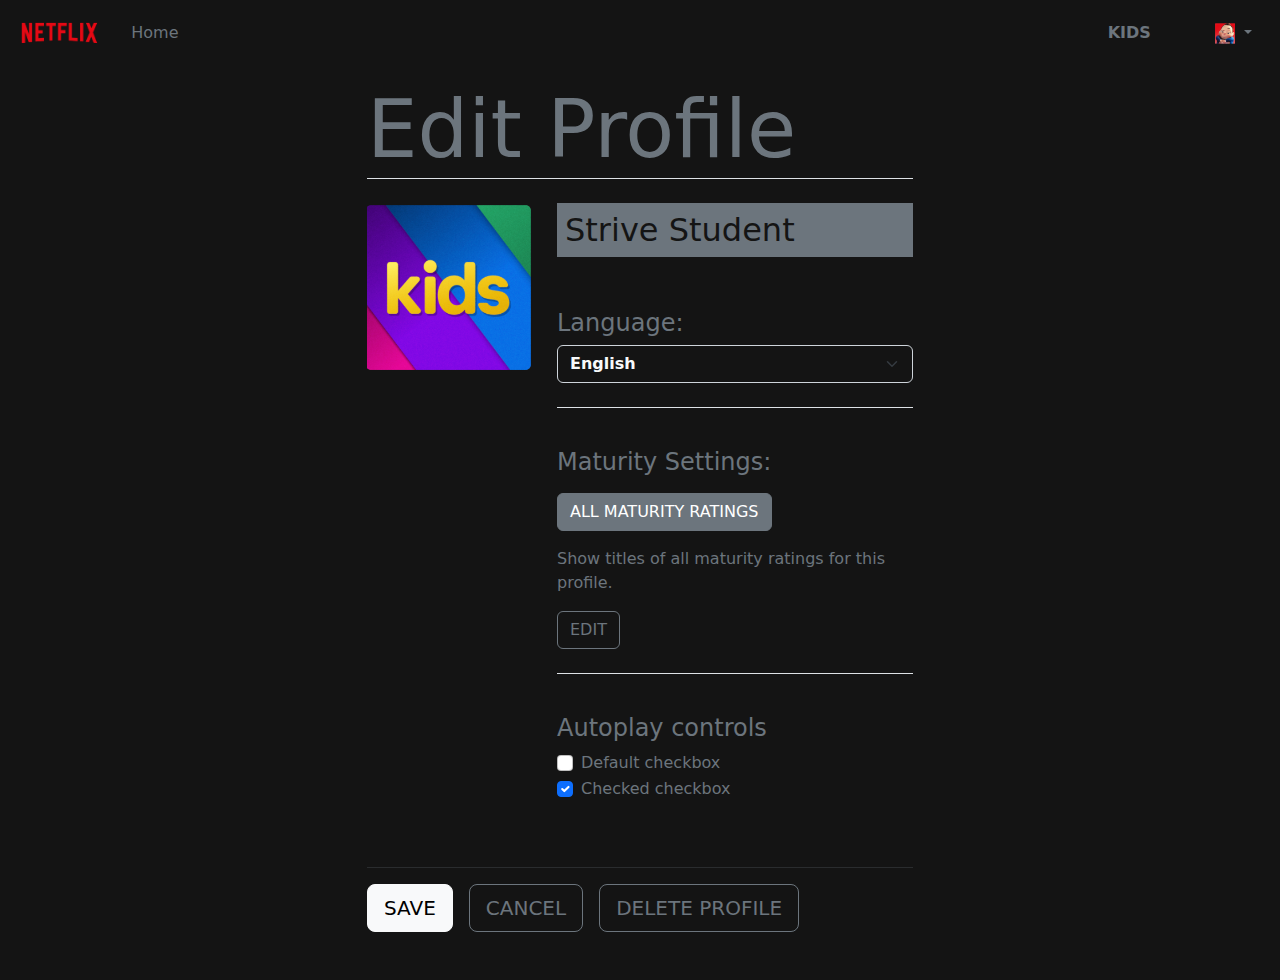
==== profile.html @ e1d97b51 "first commit" ====
<!doctype html>
<html lang="en">
  <head>
    <meta charset="utf-8">
    <meta name="viewport" content="width=device-width, initial-scale=1">
    <title>Bootstrap demo</title>
    <link rel="stylesheet" href="https://cdnjs.cloudflare.com/ajax/libs/font-awesome/6.3.0/css/all.min.css" integrity="sha512-SzlrxWUlpfuzQ+pcUCosxcglQRNAq/DZjVsC0lE40xsADsfeQoEypE+enwcOiGjk/bSuGGKHEyjSoQ1zVisanQ==" crossorigin="anonymous" referrerpolicy="no-referrer" />
    <link rel="stylesheet" href="assets/css/style.css">
  </head>
  <body class="text-bg-dark">
<header class="mb-3">
        <nav class="navbar navbar-expand-lg">
            <div class="container-fluid">
              <a class="navbar-brand" href="#">
                <img src="assets/images/netflix_logo.png" height="40px">
              </a>
              <button class="navbar-toggler" type="button" data-bs-toggle="collapse" data-bs-target="#navbarSupportedContent" aria-controls="navbarSupportedContent" aria-expanded="false" aria-label="Toggle navigation">
                <span class="navbar-toggler-icon"></span>
              </button>
              <div class="collapse navbar-collapse" id="navbarSupportedContent">
                <ul class="navbar-nav me-auto mb-2 mb-lg-0 link-light">
                  <li class="nav-item">
                    <a class="nav-link link-secondary" aria-current="page" href="index.html">Home</a>
                  </li>
                </ul>
                <ul class="nav">
                    <li class="nav-item">
                      <a class="nav-link link-secondary" href="#">
                        <i class="fa-solid fa-magnifying-glass"></i>
                      </a>
                    </li>
                    <li class="nav-item">
                      <a class="nav-link link-secondary fw-bold" href="#">KIDS</a>
                    </li>
                    <li class="nav-item">
                      <a class="nav-link link-secondary" href="#">
                        <i class="fa-sharp fa-solid fa-bell"></i>
                      </a>
                    </li>
                    <li class="nav-item dropdown">
                        <a class="nav-link dropdown-toggle link-secondary" href="#" role="button" data-bs-toggle="dropdown" aria-expanded="false">
                            <img class="img-fluid" src="assets/images/avatar.png" height="20px" width="20px">
                        </a>
                        <ul class="dropdown-menu dropdown-menu-end dropdown-menu-dark">
                          <li><a class="dropdown-item" href="profile.html">Profilo</a></li>
                          <li><hr class="dropdown-divider"></li>
                          <li><a class="dropdown-item" href="settings.html">Impostazioni</a></li>
                        </ul>
                    </li>
                  </ul>
              </div>
            </div>
        </nav>
</header>
<main class="container text-secondary mb-5">
  <div class="row ">
    <div class="col-6 offset-3">
      <h1 class="display-1 border-bottom border-secondary-subtle mb-4">Edit Profile</h1>
      <div class="row mb-4">
        <div class="col-4 ">
          <img class="img-fluid" src="assets/images/kids_icon.png" alt="">
        </div>
        <div class="col-8">
          <form>
            <div class="mb-3 pb-4 border-bottom border-secondary-subtle">
              <h2 class="bg-secondary text-dark p-2 mb-5">Strive Student</h2>
              <p class="mb-1 fs-4" >Language:</p>
              <select class="form-select bg-dark text-light fw-bold" aria-label="Default select example">
                <option value="1" selected>English</option>
                <option value="2">Two</option>
                <option value="3">Three</option>
              </select>
            </div>
            <div class="mb-3 py-4 border-bottom border-secondary-subtle">
              <h2 class="text-secondary fs-4 mb-3">Maturity Settings:</h2>
              <button class="btn btn-secondary mb-3"> ALL MATURITY RATINGS</button>
              <p class="mb-3">Show titles of all maturity ratings for this profile.</p>
              <button class="btn btn-outline-secondary">EDIT</button>
            </div>            
            <div class="mb-3 py-4">
              <h2 class="text-secondary fs-4">Autoplay controls</h2>
              <div class="form-check">
                <input class="form-check-input" type="checkbox" value="" id="flexCheckDefault">
                <label class="form-check-label" for="flexCheckDefault">
                  Default checkbox
                </label>
              </div>
              <div class="form-check">
                <input class="form-check-input" type="checkbox" value="" id="flexCheckChecked" checked>
                <label class="form-check-label" for="flexCheckChecked">
                  Checked checkbox
                </label>
              </div>
            </div>
          </form>
        </div>
      </div>
      <hr>
      <div class="nav">
        <button class="btn-lg btn btn-light me-3">SAVE</button>
        <button class="btn-lg btn btn-outline-secondary me-3">CANCEL</button>
        <button class="btn-lg btn btn-outline-secondary">DELETE PROFILE</button>
      </div>
    </div>
  </div>
</main>
<script src="https://cdn.jsdelivr.net/npm/bootstrap@5.2.3/dist/js/bootstrap.bundle.min.js" integrity="sha384-kenU1KFdBIe4zVF0s0G1M5b4hcpxyD9F7jL+jjXkk+Q2h455rYXK/7HAuoJl+0I4" crossorigin="anonymous"></script>
</body>
</html>
---- assets/css/style.css ----
@charset "UTF-8";
:root {
  --bs-blue: #0d6efd;
  --bs-indigo: #6610f2;
  --bs-purple: #6f42c1;
  --bs-pink: #d63384;
  --bs-red: #dc3545;
  --bs-orange: #fd7e14;
  --bs-yellow: #ffc107;
  --bs-green: #198754;
  --bs-teal: #20c997;
  --bs-cyan: #0dcaf0;
  --bs-black: #000;
  --bs-white: #fff;
  --bs-gray: #6c757d;
  --bs-gray-dark: #343a40;
  --bs-gray-100: #f8f9fa;
  --bs-gray-200: #e9ecef;
  --bs-gray-300: #dee2e6;
  --bs-gray-400: #ced4da;
  --bs-gray-500: #adb5bd;
  --bs-gray-600: #6c757d;
  --bs-gray-700: #495057;
  --bs-gray-800: #343a40;
  --bs-gray-900: #212529;
  --bs-primary: #0d6efd;
  --bs-secondary: #6c757d;
  --bs-success: #198754;
  --bs-info: #0dcaf0;
  --bs-warning: #ffc107;
  --bs-danger: #dc3545;
  --bs-light: #f8f9fa;
  --bs-dark: #141414;
  --bs-beige: #ffeeda;
  --bs-purple: purple;
  --bs-primary-rgb: 13, 110, 253;
  --bs-secondary-rgb: 108, 117, 125;
  --bs-success-rgb: 25, 135, 84;
  --bs-info-rgb: 13, 202, 240;
  --bs-warning-rgb: 255, 193, 7;
  --bs-danger-rgb: 220, 53, 69;
  --bs-light-rgb: 248, 249, 250;
  --bs-dark-rgb: 20, 20, 20;
  --bs-beige-rgb: 255, 238, 218;
  --bs-purple-rgb: 128, 0, 128;
  --bs-white-rgb: 255, 255, 255;
  --bs-black-rgb: 0, 0, 0;
  --bs-body-color-rgb: 33, 37, 41;
  --bs-body-bg-rgb: 255, 255, 255;
  --bs-font-sans-serif: system-ui, -apple-system, "Segoe UI", Roboto, "Helvetica Neue", "Noto Sans", "Liberation Sans", Arial, sans-serif, "Apple Color Emoji", "Segoe UI Emoji", "Segoe UI Symbol", "Noto Color Emoji";
  --bs-font-monospace: SFMono-Regular, Menlo, Monaco, Consolas, "Liberation Mono", "Courier New", monospace;
  --bs-gradient: linear-gradient(180deg, rgba(255, 255, 255, 0.15), rgba(255, 255, 255, 0));
  --bs-body-font-family: var(--bs-font-sans-serif);
  --bs-body-font-size: 1rem;
  --bs-body-font-weight: 400;
  --bs-body-line-height: 1.5;
  --bs-body-color: #212529;
  --bs-body-bg: #fff;
  --bs-border-width: 1px;
  --bs-border-style: solid;
  --bs-border-color: #dee2e6;
  --bs-border-color-translucent: rgba(0, 0, 0, 0.175);
  --bs-border-radius: 0.375rem;
  --bs-border-radius-sm: 0.25rem;
  --bs-border-radius-lg: 0.5rem;
  --bs-border-radius-xl: 1rem;
  --bs-border-radius-2xl: 2rem;
  --bs-border-radius-pill: 50rem;
  --bs-link-color: #0d6efd;
  --bs-link-hover-color: #0a58ca;
  --bs-code-color: #d63384;
  --bs-highlight-bg: #fff3cd;
}

*,
*::before,
*::after {
  box-sizing: border-box;
}

@media (prefers-reduced-motion: no-preference) {
  :root {
    scroll-behavior: smooth;
  }
}

body {
  margin: 0;
  font-family: var(--bs-body-font-family);
  font-size: var(--bs-body-font-size);
  font-weight: var(--bs-body-font-weight);
  line-height: var(--bs-body-line-height);
  color: var(--bs-body-color);
  text-align: var(--bs-body-text-align);
  background-color: var(--bs-body-bg);
  -webkit-text-size-adjust: 100%;
  -webkit-tap-highlight-color: rgba(0, 0, 0, 0);
}

hr {
  margin: 1rem 0;
  color: inherit;
  border: 0;
  border-top: 1px solid;
  opacity: 0.25;
}

h6, .h6, h5, .h5, h4, .h4, h3, .h3, h2, .h2, h1, .h1 {
  margin-top: 0;
  margin-bottom: 0.5rem;
  font-weight: 500;
  line-height: 1.2;
}

h1, .h1 {
  font-size: calc(1.375rem + 1.5vw);
}
@media (min-width: 1200px) {
  h1, .h1 {
    font-size: 2.5rem;
  }
}

h2, .h2 {
  font-size: calc(1.325rem + 0.9vw);
}
@media (min-width: 1200px) {
  h2, .h2 {
    font-size: 2rem;
  }
}

h3, .h3 {
  font-size: calc(1.3rem + 0.6vw);
}
@media (min-width: 1200px) {
  h3, .h3 {
    font-size: 1.75rem;
  }
}

h4, .h4 {
  font-size: calc(1.275rem + 0.3vw);
}
@media (min-width: 1200px) {
  h4, .h4 {
    font-size: 1.5rem;
  }
}

h5, .h5 {
  font-size: 1.25rem;
}

h6, .h6 {
  font-size: 1rem;
}

p {
  margin-top: 0;
  margin-bottom: 1rem;
}

abbr[title] {
  -webkit-text-decoration: underline dotted;
          text-decoration: underline dotted;
  cursor: help;
  -webkit-text-decoration-skip-ink: none;
          text-decoration-skip-ink: none;
}

address {
  margin-bottom: 1rem;
  font-style: normal;
  line-height: inherit;
}

ol,
ul {
  padding-left: 2rem;
}

ol,
ul,
dl {
  margin-top: 0;
  margin-bottom: 1rem;
}

ol ol,
ul ul,
ol ul,
ul ol {
  margin-bottom: 0;
}

dt {
  font-weight: 700;
}

dd {
  margin-bottom: 0.5rem;
  margin-left: 0;
}

blockquote {
  margin: 0 0 1rem;
}

b,
strong {
  font-weight: bolder;
}

small, .small {
  font-size: 0.875em;
}

mark, .mark {
  padding: 0.1875em;
  background-color: var(--bs-highlight-bg);
}

sub,
sup {
  position: relative;
  font-size: 0.75em;
  line-height: 0;
  vertical-align: baseline;
}

sub {
  bottom: -0.25em;
}

sup {
  top: -0.5em;
}

a {
  color: var(--bs-link-color);
  text-decoration: underline;
}
a:hover {
  color: var(--bs-link-hover-color);
}

a:not([href]):not([class]), a:not([href]):not([class]):hover {
  color: inherit;
  text-decoration: none;
}

pre,
code,
kbd,
samp {
  font-family: var(--bs-font-monospace);
  font-size: 1em;
}

pre {
  display: block;
  margin-top: 0;
  margin-bottom: 1rem;
  overflow: auto;
  font-size: 0.875em;
}
pre code {
  font-size: inherit;
  color: inherit;
  word-break: normal;
}

code {
  font-size: 0.875em;
  color: var(--bs-code-color);
  word-wrap: break-word;
}
a > code {
  color: inherit;
}

kbd {
  padding: 0.1875rem 0.375rem;
  font-size: 0.875em;
  color: var(--bs-body-bg);
  background-color: var(--bs-body-color);
  border-radius: 0.25rem;
}
kbd kbd {
  padding: 0;
  font-size: 1em;
}

figure {
  margin: 0 0 1rem;
}

img,
svg {
  vertical-align: middle;
}

table {
  caption-side: bottom;
  border-collapse: collapse;
}

caption {
  padding-top: 0.5rem;
  padding-bottom: 0.5rem;
  color: #6c757d;
  text-align: left;
}

th {
  text-align: inherit;
  text-align: -webkit-match-parent;
}

thead,
tbody,
tfoot,
tr,
td,
th {
  border-color: inherit;
  border-style: solid;
  border-width: 0;
}

label {
  display: inline-block;
}

button {
  border-radius: 0;
}

button:focus:not(:focus-visible) {
  outline: 0;
}

input,
button,
select,
optgroup,
textarea {
  margin: 0;
  font-family: inherit;
  font-size: inherit;
  line-height: inherit;
}

button,
select {
  text-transform: none;
}

[role=button] {
  cursor: pointer;
}

select {
  word-wrap: normal;
}
select:disabled {
  opacity: 1;
}

[list]:not([type=date]):not([type=datetime-local]):not([type=month]):not([type=week]):not([type=time])::-webkit-calendar-picker-indicator {
  display: none !important;
}

button,
[type=button],
[type=reset],
[type=submit] {
  -webkit-appearance: button;
}
button:not(:disabled),
[type=button]:not(:disabled),
[type=reset]:not(:disabled),
[type=submit]:not(:disabled) {
  cursor: pointer;
}

::-moz-focus-inner {
  padding: 0;
  border-style: none;
}

textarea {
  resize: vertical;
}

fieldset {
  min-width: 0;
  padding: 0;
  margin: 0;
  border: 0;
}

legend {
  float: left;
  width: 100%;
  padding: 0;
  margin-bottom: 0.5rem;
  font-size: calc(1.275rem + 0.3vw);
  line-height: inherit;
}
@media (min-width: 1200px) {
  legend {
    font-size: 1.5rem;
  }
}
legend + * {
  clear: left;
}

::-webkit-datetime-edit-fields-wrapper,
::-webkit-datetime-edit-text,
::-webkit-datetime-edit-minute,
::-webkit-datetime-edit-hour-field,
::-webkit-datetime-edit-day-field,
::-webkit-datetime-edit-month-field,
::-webkit-datetime-edit-year-field {
  padding: 0;
}

::-webkit-inner-spin-button {
  height: auto;
}

[type=search] {
  outline-offset: -2px;
  -webkit-appearance: textfield;
}

/* rtl:raw:
[type="tel"],
[type="url"],
[type="email"],
[type="number"] {
  direction: ltr;
}
*/
::-webkit-search-decoration {
  -webkit-appearance: none;
}

::-webkit-color-swatch-wrapper {
  padding: 0;
}

::file-selector-button {
  font: inherit;
  -webkit-appearance: button;
}

output {
  display: inline-block;
}

iframe {
  border: 0;
}

summary {
  display: list-item;
  cursor: pointer;
}

progress {
  vertical-align: baseline;
}

[hidden] {
  display: none !important;
}

.lead {
  font-size: 1.25rem;
  font-weight: 300;
}

.display-1 {
  font-size: calc(1.625rem + 4.5vw);
  font-weight: 300;
  line-height: 1.2;
}
@media (min-width: 1200px) {
  .display-1 {
    font-size: 5rem;
  }
}

.display-2 {
  font-size: calc(1.575rem + 3.9vw);
  font-weight: 300;
  line-height: 1.2;
}
@media (min-width: 1200px) {
  .display-2 {
    font-size: 4.5rem;
  }
}

.display-3 {
  font-size: calc(1.525rem + 3.3vw);
  font-weight: 300;
  line-height: 1.2;
}
@media (min-width: 1200px) {
  .display-3 {
    font-size: 4rem;
  }
}

.display-4 {
  font-size: calc(1.475rem + 2.7vw);
  font-weight: 300;
  line-height: 1.2;
}
@media (min-width: 1200px) {
  .display-4 {
    font-size: 3.5rem;
  }
}

.display-5 {
  font-size: calc(1.425rem + 2.1vw);
  font-weight: 300;
  line-height: 1.2;
}
@media (min-width: 1200px) {
  .display-5 {
    font-size: 3rem;
  }
}

.display-6 {
  font-size: calc(1.375rem + 1.5vw);
  font-weight: 300;
  line-height: 1.2;
}
@media (min-width: 1200px) {
  .display-6 {
    font-size: 2.5rem;
  }
}

.list-unstyled {
  padding-left: 0;
  list-style: none;
}

.list-inline {
  padding-left: 0;
  list-style: none;
}

.list-inline-item {
  display: inline-block;
}
.list-inline-item:not(:last-child) {
  margin-right: 0.5rem;
}

.initialism {
  font-size: 0.875em;
  text-transform: uppercase;
}

.blockquote {
  margin-bottom: 1rem;
  font-size: 1.25rem;
}
.blockquote > :last-child {
  margin-bottom: 0;
}

.blockquote-footer {
  margin-top: -1rem;
  margin-bottom: 1rem;
  font-size: 0.875em;
  color: #6c757d;
}
.blockquote-footer::before {
  content: "— ";
}

.img-fluid {
  max-width: 100%;
  height: auto;
}

.img-thumbnail {
  padding: 0.25rem;
  background-color: #fff;
  border: 1px solid var(--bs-border-color);
  border-radius: 0.375rem;
  max-width: 100%;
  height: auto;
}

.figure {
  display: inline-block;
}

.figure-img {
  margin-bottom: 0.5rem;
  line-height: 1;
}

.figure-caption {
  font-size: 0.875em;
  color: #6c757d;
}

.container,
.container-fluid,
.container-xxxl,
.container-xxl,
.container-xl,
.container-lg,
.container-md,
.container-sm {
  --bs-gutter-x: 1.5rem;
  --bs-gutter-y: 0;
  width: 100%;
  padding-right: calc(var(--bs-gutter-x) * 0.5);
  padding-left: calc(var(--bs-gutter-x) * 0.5);
  margin-right: auto;
  margin-left: auto;
}

@media (min-width: 576px) {
  .container-sm, .container {
    max-width: 540px;
  }
}
@media (min-width: 768px) {
  .container-md, .container-sm, .container {
    max-width: 720px;
  }
}
@media (min-width: 992px) {
  .container-lg, .container-md, .container-sm, .container {
    max-width: 960px;
  }
}
@media (min-width: 1200px) {
  .container-xl, .container-lg, .container-md, .container-sm, .container {
    max-width: 1140px;
  }
}
@media (min-width: 1400px) {
  .container-xxl, .container-xl, .container-lg, .container-md, .container-sm, .container {
    max-width: 1320px;
  }
}
@media (min-width: 1600px) {
  .container-xxxl, .container-xxl, .container-xl, .container-lg, .container-md, .container-sm, .container {
    max-width: 1520px;
  }
}
.row {
  --bs-gutter-x: 1.5rem;
  --bs-gutter-y: 0;
  display: flex;
  flex-wrap: wrap;
  margin-top: calc(-1 * var(--bs-gutter-y));
  margin-right: calc(-0.5 * var(--bs-gutter-x));
  margin-left: calc(-0.5 * var(--bs-gutter-x));
}
.row > * {
  flex-shrink: 0;
  width: 100%;
  max-width: 100%;
  padding-right: calc(var(--bs-gutter-x) * 0.5);
  padding-left: calc(var(--bs-gutter-x) * 0.5);
  margin-top: var(--bs-gutter-y);
}

.col {
  flex: 1 0 0%;
}

.row-cols-auto > * {
  flex: 0 0 auto;
  width: auto;
}

.row-cols-1 > * {
  flex: 0 0 auto;
  width: 100%;
}

.row-cols-2 > * {
  flex: 0 0 auto;
  width: 50%;
}

.row-cols-3 > * {
  flex: 0 0 auto;
  width: 33.3333333333%;
}

.row-cols-4 > * {
  flex: 0 0 auto;
  width: 25%;
}

.row-cols-5 > * {
  flex: 0 0 auto;
  width: 20%;
}

.row-cols-6 > * {
  flex: 0 0 auto;
  width: 16.6666666667%;
}

.col-auto {
  flex: 0 0 auto;
  width: auto;
}

.col-1 {
  flex: 0 0 auto;
  width: 8.33333333%;
}

.col-2 {
  flex: 0 0 auto;
  width: 16.66666667%;
}

.col-3 {
  flex: 0 0 auto;
  width: 25%;
}

.col-4 {
  flex: 0 0 auto;
  width: 33.33333333%;
}

.col-5 {
  flex: 0 0 auto;
  width: 41.66666667%;
}

.col-6 {
  flex: 0 0 auto;
  width: 50%;
}

.col-7 {
  flex: 0 0 auto;
  width: 58.33333333%;
}

.col-8 {
  flex: 0 0 auto;
  width: 66.66666667%;
}

.col-9 {
  flex: 0 0 auto;
  width: 75%;
}

.col-10 {
  flex: 0 0 auto;
  width: 83.33333333%;
}

.col-11 {
  flex: 0 0 auto;
  width: 91.66666667%;
}

.col-12 {
  flex: 0 0 auto;
  width: 100%;
}

.offset-1 {
  margin-left: 8.33333333%;
}

.offset-2 {
  margin-left: 16.66666667%;
}

.offset-3 {
  margin-left: 25%;
}

.offset-4 {
  margin-left: 33.33333333%;
}

.offset-5 {
  margin-left: 41.66666667%;
}

.offset-6 {
  margin-left: 50%;
}

.offset-7 {
  margin-left: 58.33333333%;
}

.offset-8 {
  margin-left: 66.66666667%;
}

.offset-9 {
  margin-left: 75%;
}

.offset-10 {
  margin-left: 83.33333333%;
}

.offset-11 {
  margin-left: 91.66666667%;
}

.g-0,
.gx-0 {
  --bs-gutter-x: 0;
}

.g-0,
.gy-0 {
  --bs-gutter-y: 0;
}

.g-1,
.gx-1 {
  --bs-gutter-x: 0.25rem;
}

.g-1,
.gy-1 {
  --bs-gutter-y: 0.25rem;
}

.g-2,
.gx-2 {
  --bs-gutter-x: 0.5rem;
}

.g-2,
.gy-2 {
  --bs-gutter-y: 0.5rem;
}

.g-3,
.gx-3 {
  --bs-gutter-x: 1rem;
}

.g-3,
.gy-3 {
  --bs-gutter-y: 1rem;
}

.g-4,
.gx-4 {
  --bs-gutter-x: 1.5rem;
}

.g-4,
.gy-4 {
  --bs-gutter-y: 1.5rem;
}

.g-5,
.gx-5 {
  --bs-gutter-x: 3rem;
}

.g-5,
.gy-5 {
  --bs-gutter-y: 3rem;
}

@media (min-width: 576px) {
  .col-sm {
    flex: 1 0 0%;
  }
  .row-cols-sm-auto > * {
    flex: 0 0 auto;
    width: auto;
  }
  .row-cols-sm-1 > * {
    flex: 0 0 auto;
    width: 100%;
  }
  .row-cols-sm-2 > * {
    flex: 0 0 auto;
    width: 50%;
  }
  .row-cols-sm-3 > * {
    flex: 0 0 auto;
    width: 33.3333333333%;
  }
  .row-cols-sm-4 > * {
    flex: 0 0 auto;
    width: 25%;
  }
  .row-cols-sm-5 > * {
    flex: 0 0 auto;
    width: 20%;
  }
  .row-cols-sm-6 > * {
    flex: 0 0 auto;
    width: 16.6666666667%;
  }
  .col-sm-auto {
    flex: 0 0 auto;
    width: auto;
  }
  .col-sm-1 {
    flex: 0 0 auto;
    width: 8.33333333%;
  }
  .col-sm-2 {
    flex: 0 0 auto;
    width: 16.66666667%;
  }
  .col-sm-3 {
    flex: 0 0 auto;
    width: 25%;
  }
  .col-sm-4 {
    flex: 0 0 auto;
    width: 33.33333333%;
  }
  .col-sm-5 {
    flex: 0 0 auto;
    width: 41.66666667%;
  }
  .col-sm-6 {
    flex: 0 0 auto;
    width: 50%;
  }
  .col-sm-7 {
    flex: 0 0 auto;
    width: 58.33333333%;
  }
  .col-sm-8 {
    flex: 0 0 auto;
    width: 66.66666667%;
  }
  .col-sm-9 {
    flex: 0 0 auto;
    width: 75%;
  }
  .col-sm-10 {
    flex: 0 0 auto;
    width: 83.33333333%;
  }
  .col-sm-11 {
    flex: 0 0 auto;
    width: 91.66666667%;
  }
  .col-sm-12 {
    flex: 0 0 auto;
    width: 100%;
  }
  .offset-sm-0 {
    margin-left: 0;
  }
  .offset-sm-1 {
    margin-left: 8.33333333%;
  }
  .offset-sm-2 {
    margin-left: 16.66666667%;
  }
  .offset-sm-3 {
    margin-left: 25%;
  }
  .offset-sm-4 {
    margin-left: 33.33333333%;
  }
  .offset-sm-5 {
    margin-left: 41.66666667%;
  }
  .offset-sm-6 {
    margin-left: 50%;
  }
  .offset-sm-7 {
    margin-left: 58.33333333%;
  }
  .offset-sm-8 {
    margin-left: 66.66666667%;
  }
  .offset-sm-9 {
    margin-left: 75%;
  }
  .offset-sm-10 {
    margin-left: 83.33333333%;
  }
  .offset-sm-11 {
    margin-left: 91.66666667%;
  }
  .g-sm-0,
  .gx-sm-0 {
    --bs-gutter-x: 0;
  }
  .g-sm-0,
  .gy-sm-0 {
    --bs-gutter-y: 0;
  }
  .g-sm-1,
  .gx-sm-1 {
    --bs-gutter-x: 0.25rem;
  }
  .g-sm-1,
  .gy-sm-1 {
    --bs-gutter-y: 0.25rem;
  }
  .g-sm-2,
  .gx-sm-2 {
    --bs-gutter-x: 0.5rem;
  }
  .g-sm-2,
  .gy-sm-2 {
    --bs-gutter-y: 0.5rem;
  }
  .g-sm-3,
  .gx-sm-3 {
    --bs-gutter-x: 1rem;
  }
  .g-sm-3,
  .gy-sm-3 {
    --bs-gutter-y: 1rem;
  }
  .g-sm-4,
  .gx-sm-4 {
    --bs-gutter-x: 1.5rem;
  }
  .g-sm-4,
  .gy-sm-4 {
    --bs-gutter-y: 1.5rem;
  }
  .g-sm-5,
  .gx-sm-5 {
    --bs-gutter-x: 3rem;
  }
  .g-sm-5,
  .gy-sm-5 {
    --bs-gutter-y: 3rem;
  }
}
@media (min-width: 768px) {
  .col-md {
    flex: 1 0 0%;
  }
  .row-cols-md-auto > * {
    flex: 0 0 auto;
    width: auto;
  }
  .row-cols-md-1 > * {
    flex: 0 0 auto;
    width: 100%;
  }
  .row-cols-md-2 > * {
    flex: 0 0 auto;
    width: 50%;
  }
  .row-cols-md-3 > * {
    flex: 0 0 auto;
    width: 33.3333333333%;
  }
  .row-cols-md-4 > * {
    flex: 0 0 auto;
    width: 25%;
  }
  .row-cols-md-5 > * {
    flex: 0 0 auto;
    width: 20%;
  }
  .row-cols-md-6 > * {
    flex: 0 0 auto;
    width: 16.6666666667%;
  }
  .col-md-auto {
    flex: 0 0 auto;
    width: auto;
  }
  .col-md-1 {
    flex: 0 0 auto;
    width: 8.33333333%;
  }
  .col-md-2 {
    flex: 0 0 auto;
    width: 16.66666667%;
  }
  .col-md-3 {
    flex: 0 0 auto;
    width: 25%;
  }
  .col-md-4 {
    flex: 0 0 auto;
    width: 33.33333333%;
  }
  .col-md-5 {
    flex: 0 0 auto;
    width: 41.66666667%;
  }
  .col-md-6 {
    flex: 0 0 auto;
    width: 50%;
  }
  .col-md-7 {
    flex: 0 0 auto;
    width: 58.33333333%;
  }
  .col-md-8 {
    flex: 0 0 auto;
    width: 66.66666667%;
  }
  .col-md-9 {
    flex: 0 0 auto;
    width: 75%;
  }
  .col-md-10 {
    flex: 0 0 auto;
    width: 83.33333333%;
  }
  .col-md-11 {
    flex: 0 0 auto;
    width: 91.66666667%;
  }
  .col-md-12 {
    flex: 0 0 auto;
    width: 100%;
  }
  .offset-md-0 {
    margin-left: 0;
  }
  .offset-md-1 {
    margin-left: 8.33333333%;
  }
  .offset-md-2 {
    margin-left: 16.66666667%;
  }
  .offset-md-3 {
    margin-left: 25%;
  }
  .offset-md-4 {
    margin-left: 33.33333333%;
  }
  .offset-md-5 {
    margin-left: 41.66666667%;
  }
  .offset-md-6 {
    margin-left: 50%;
  }
  .offset-md-7 {
    margin-left: 58.33333333%;
  }
  .offset-md-8 {
    margin-left: 66.66666667%;
  }
  .offset-md-9 {
    margin-left: 75%;
  }
  .offset-md-10 {
    margin-left: 83.33333333%;
  }
  .offset-md-11 {
    margin-left: 91.66666667%;
  }
  .g-md-0,
  .gx-md-0 {
    --bs-gutter-x: 0;
  }
  .g-md-0,
  .gy-md-0 {
    --bs-gutter-y: 0;
  }
  .g-md-1,
  .gx-md-1 {
    --bs-gutter-x: 0.25rem;
  }
  .g-md-1,
  .gy-md-1 {
    --bs-gutter-y: 0.25rem;
  }
  .g-md-2,
  .gx-md-2 {
    --bs-gutter-x: 0.5rem;
  }
  .g-md-2,
  .gy-md-2 {
    --bs-gutter-y: 0.5rem;
  }
  .g-md-3,
  .gx-md-3 {
    --bs-gutter-x: 1rem;
  }
  .g-md-3,
  .gy-md-3 {
    --bs-gutter-y: 1rem;
  }
  .g-md-4,
  .gx-md-4 {
    --bs-gutter-x: 1.5rem;
  }
  .g-md-4,
  .gy-md-4 {
    --bs-gutter-y: 1.5rem;
  }
  .g-md-5,
  .gx-md-5 {
    --bs-gutter-x: 3rem;
  }
  .g-md-5,
  .gy-md-5 {
    --bs-gutter-y: 3rem;
  }
}
@media (min-width: 992px) {
  .col-lg {
    flex: 1 0 0%;
  }
  .row-cols-lg-auto > * {
    flex: 0 0 auto;
    width: auto;
  }
  .row-cols-lg-1 > * {
    flex: 0 0 auto;
    width: 100%;
  }
  .row-cols-lg-2 > * {
    flex: 0 0 auto;
    width: 50%;
  }
  .row-cols-lg-3 > * {
    flex: 0 0 auto;
    width: 33.3333333333%;
  }
  .row-cols-lg-4 > * {
    flex: 0 0 auto;
    width: 25%;
  }
  .row-cols-lg-5 > * {
    flex: 0 0 auto;
    width: 20%;
  }
  .row-cols-lg-6 > * {
    flex: 0 0 auto;
    width: 16.6666666667%;
  }
  .col-lg-auto {
    flex: 0 0 auto;
    width: auto;
  }
  .col-lg-1 {
    flex: 0 0 auto;
    width: 8.33333333%;
  }
  .col-lg-2 {
    flex: 0 0 auto;
    width: 16.66666667%;
  }
  .col-lg-3 {
    flex: 0 0 auto;
    width: 25%;
  }
  .col-lg-4 {
    flex: 0 0 auto;
    width: 33.33333333%;
  }
  .col-lg-5 {
    flex: 0 0 auto;
    width: 41.66666667%;
  }
  .col-lg-6 {
    flex: 0 0 auto;
    width: 50%;
  }
  .col-lg-7 {
    flex: 0 0 auto;
    width: 58.33333333%;
  }
  .col-lg-8 {
    flex: 0 0 auto;
    width: 66.66666667%;
  }
  .col-lg-9 {
    flex: 0 0 auto;
    width: 75%;
  }
  .col-lg-10 {
    flex: 0 0 auto;
    width: 83.33333333%;
  }
  .col-lg-11 {
    flex: 0 0 auto;
    width: 91.66666667%;
  }
  .col-lg-12 {
    flex: 0 0 auto;
    width: 100%;
  }
  .offset-lg-0 {
    margin-left: 0;
  }
  .offset-lg-1 {
    margin-left: 8.33333333%;
  }
  .offset-lg-2 {
    margin-left: 16.66666667%;
  }
  .offset-lg-3 {
    margin-left: 25%;
  }
  .offset-lg-4 {
    margin-left: 33.33333333%;
  }
  .offset-lg-5 {
    margin-left: 41.66666667%;
  }
  .offset-lg-6 {
    margin-left: 50%;
  }
  .offset-lg-7 {
    margin-left: 58.33333333%;
  }
  .offset-lg-8 {
    margin-left: 66.66666667%;
  }
  .offset-lg-9 {
    margin-left: 75%;
  }
  .offset-lg-10 {
    margin-left: 83.33333333%;
  }
  .offset-lg-11 {
    margin-left: 91.66666667%;
  }
  .g-lg-0,
  .gx-lg-0 {
    --bs-gutter-x: 0;
  }
  .g-lg-0,
  .gy-lg-0 {
    --bs-gutter-y: 0;
  }
  .g-lg-1,
  .gx-lg-1 {
    --bs-gutter-x: 0.25rem;
  }
  .g-lg-1,
  .gy-lg-1 {
    --bs-gutter-y: 0.25rem;
  }
  .g-lg-2,
  .gx-lg-2 {
    --bs-gutter-x: 0.5rem;
  }
  .g-lg-2,
  .gy-lg-2 {
    --bs-gutter-y: 0.5rem;
  }
  .g-lg-3,
  .gx-lg-3 {
    --bs-gutter-x: 1rem;
  }
  .g-lg-3,
  .gy-lg-3 {
    --bs-gutter-y: 1rem;
  }
  .g-lg-4,
  .gx-lg-4 {
    --bs-gutter-x: 1.5rem;
  }
  .g-lg-4,
  .gy-lg-4 {
    --bs-gutter-y: 1.5rem;
  }
  .g-lg-5,
  .gx-lg-5 {
    --bs-gutter-x: 3rem;
  }
  .g-lg-5,
  .gy-lg-5 {
    --bs-gutter-y: 3rem;
  }
}
@media (min-width: 1200px) {
  .col-xl {
    flex: 1 0 0%;
  }
  .row-cols-xl-auto > * {
    flex: 0 0 auto;
    width: auto;
  }
  .row-cols-xl-1 > * {
    flex: 0 0 auto;
    width: 100%;
  }
  .row-cols-xl-2 > * {
    flex: 0 0 auto;
    width: 50%;
  }
  .row-cols-xl-3 > * {
    flex: 0 0 auto;
    width: 33.3333333333%;
  }
  .row-cols-xl-4 > * {
    flex: 0 0 auto;
    width: 25%;
  }
  .row-cols-xl-5 > * {
    flex: 0 0 auto;
    width: 20%;
  }
  .row-cols-xl-6 > * {
    flex: 0 0 auto;
    width: 16.6666666667%;
  }
  .col-xl-auto {
    flex: 0 0 auto;
    width: auto;
  }
  .col-xl-1 {
    flex: 0 0 auto;
    width: 8.33333333%;
  }
  .col-xl-2 {
    flex: 0 0 auto;
    width: 16.66666667%;
  }
  .col-xl-3 {
    flex: 0 0 auto;
    width: 25%;
  }
  .col-xl-4 {
    flex: 0 0 auto;
    width: 33.33333333%;
  }
  .col-xl-5 {
    flex: 0 0 auto;
    width: 41.66666667%;
  }
  .col-xl-6 {
    flex: 0 0 auto;
    width: 50%;
  }
  .col-xl-7 {
    flex: 0 0 auto;
    width: 58.33333333%;
  }
  .col-xl-8 {
    flex: 0 0 auto;
    width: 66.66666667%;
  }
  .col-xl-9 {
    flex: 0 0 auto;
    width: 75%;
  }
  .col-xl-10 {
    flex: 0 0 auto;
    width: 83.33333333%;
  }
  .col-xl-11 {
    flex: 0 0 auto;
    width: 91.66666667%;
  }
  .col-xl-12 {
    flex: 0 0 auto;
    width: 100%;
  }
  .offset-xl-0 {
    margin-left: 0;
  }
  .offset-xl-1 {
    margin-left: 8.33333333%;
  }
  .offset-xl-2 {
    margin-left: 16.66666667%;
  }
  .offset-xl-3 {
    margin-left: 25%;
  }
  .offset-xl-4 {
    margin-left: 33.33333333%;
  }
  .offset-xl-5 {
    margin-left: 41.66666667%;
  }
  .offset-xl-6 {
    margin-left: 50%;
  }
  .offset-xl-7 {
    margin-left: 58.33333333%;
  }
  .offset-xl-8 {
    margin-left: 66.66666667%;
  }
  .offset-xl-9 {
    margin-left: 75%;
  }
  .offset-xl-10 {
    margin-left: 83.33333333%;
  }
  .offset-xl-11 {
    margin-left: 91.66666667%;
  }
  .g-xl-0,
  .gx-xl-0 {
    --bs-gutter-x: 0;
  }
  .g-xl-0,
  .gy-xl-0 {
    --bs-gutter-y: 0;
  }
  .g-xl-1,
  .gx-xl-1 {
    --bs-gutter-x: 0.25rem;
  }
  .g-xl-1,
  .gy-xl-1 {
    --bs-gutter-y: 0.25rem;
  }
  .g-xl-2,
  .gx-xl-2 {
    --bs-gutter-x: 0.5rem;
  }
  .g-xl-2,
  .gy-xl-2 {
    --bs-gutter-y: 0.5rem;
  }
  .g-xl-3,
  .gx-xl-3 {
    --bs-gutter-x: 1rem;
  }
  .g-xl-3,
  .gy-xl-3 {
    --bs-gutter-y: 1rem;
  }
  .g-xl-4,
  .gx-xl-4 {
    --bs-gutter-x: 1.5rem;
  }
  .g-xl-4,
  .gy-xl-4 {
    --bs-gutter-y: 1.5rem;
  }
  .g-xl-5,
  .gx-xl-5 {
    --bs-gutter-x: 3rem;
  }
  .g-xl-5,
  .gy-xl-5 {
    --bs-gutter-y: 3rem;
  }
}
@media (min-width: 1400px) {
  .col-xxl {
    flex: 1 0 0%;
  }
  .row-cols-xxl-auto > * {
    flex: 0 0 auto;
    width: auto;
  }
  .row-cols-xxl-1 > * {
    flex: 0 0 auto;
    width: 100%;
  }
  .row-cols-xxl-2 > * {
    flex: 0 0 auto;
    width: 50%;
  }
  .row-cols-xxl-3 > * {
    flex: 0 0 auto;
    width: 33.3333333333%;
  }
  .row-cols-xxl-4 > * {
    flex: 0 0 auto;
    width: 25%;
  }
  .row-cols-xxl-5 > * {
    flex: 0 0 auto;
    width: 20%;
  }
  .row-cols-xxl-6 > * {
    flex: 0 0 auto;
    width: 16.6666666667%;
  }
  .col-xxl-auto {
    flex: 0 0 auto;
    width: auto;
  }
  .col-xxl-1 {
    flex: 0 0 auto;
    width: 8.33333333%;
  }
  .col-xxl-2 {
    flex: 0 0 auto;
    width: 16.66666667%;
  }
  .col-xxl-3 {
    flex: 0 0 auto;
    width: 25%;
  }
  .col-xxl-4 {
    flex: 0 0 auto;
    width: 33.33333333%;
  }
  .col-xxl-5 {
    flex: 0 0 auto;
    width: 41.66666667%;
  }
  .col-xxl-6 {
    flex: 0 0 auto;
    width: 50%;
  }
  .col-xxl-7 {
    flex: 0 0 auto;
    width: 58.33333333%;
  }
  .col-xxl-8 {
    flex: 0 0 auto;
    width: 66.66666667%;
  }
  .col-xxl-9 {
    flex: 0 0 auto;
    width: 75%;
  }
  .col-xxl-10 {
    flex: 0 0 auto;
    width: 83.33333333%;
  }
  .col-xxl-11 {
    flex: 0 0 auto;
    width: 91.66666667%;
  }
  .col-xxl-12 {
    flex: 0 0 auto;
    width: 100%;
  }
  .offset-xxl-0 {
    margin-left: 0;
  }
  .offset-xxl-1 {
    margin-left: 8.33333333%;
  }
  .offset-xxl-2 {
    margin-left: 16.66666667%;
  }
  .offset-xxl-3 {
    margin-left: 25%;
  }
  .offset-xxl-4 {
    margin-left: 33.33333333%;
  }
  .offset-xxl-5 {
    margin-left: 41.66666667%;
  }
  .offset-xxl-6 {
    margin-left: 50%;
  }
  .offset-xxl-7 {
    margin-left: 58.33333333%;
  }
  .offset-xxl-8 {
    margin-left: 66.66666667%;
  }
  .offset-xxl-9 {
    margin-left: 75%;
  }
  .offset-xxl-10 {
    margin-left: 83.33333333%;
  }
  .offset-xxl-11 {
    margin-left: 91.66666667%;
  }
  .g-xxl-0,
  .gx-xxl-0 {
    --bs-gutter-x: 0;
  }
  .g-xxl-0,
  .gy-xxl-0 {
    --bs-gutter-y: 0;
  }
  .g-xxl-1,
  .gx-xxl-1 {
    --bs-gutter-x: 0.25rem;
  }
  .g-xxl-1,
  .gy-xxl-1 {
    --bs-gutter-y: 0.25rem;
  }
  .g-xxl-2,
  .gx-xxl-2 {
    --bs-gutter-x: 0.5rem;
  }
  .g-xxl-2,
  .gy-xxl-2 {
    --bs-gutter-y: 0.5rem;
  }
  .g-xxl-3,
  .gx-xxl-3 {
    --bs-gutter-x: 1rem;
  }
  .g-xxl-3,
  .gy-xxl-3 {
    --bs-gutter-y: 1rem;
  }
  .g-xxl-4,
  .gx-xxl-4 {
    --bs-gutter-x: 1.5rem;
  }
  .g-xxl-4,
  .gy-xxl-4 {
    --bs-gutter-y: 1.5rem;
  }
  .g-xxl-5,
  .gx-xxl-5 {
    --bs-gutter-x: 3rem;
  }
  .g-xxl-5,
  .gy-xxl-5 {
    --bs-gutter-y: 3rem;
  }
}
@media (min-width: 1600px) {
  .col-xxxl {
    flex: 1 0 0%;
  }
  .row-cols-xxxl-auto > * {
    flex: 0 0 auto;
    width: auto;
  }
  .row-cols-xxxl-1 > * {
    flex: 0 0 auto;
    width: 100%;
  }
  .row-cols-xxxl-2 > * {
    flex: 0 0 auto;
    width: 50%;
  }
  .row-cols-xxxl-3 > * {
    flex: 0 0 auto;
    width: 33.3333333333%;
  }
  .row-cols-xxxl-4 > * {
    flex: 0 0 auto;
    width: 25%;
  }
  .row-cols-xxxl-5 > * {
    flex: 0 0 auto;
    width: 20%;
  }
  .row-cols-xxxl-6 > * {
    flex: 0 0 auto;
    width: 16.6666666667%;
  }
  .col-xxxl-auto {
    flex: 0 0 auto;
    width: auto;
  }
  .col-xxxl-1 {
    flex: 0 0 auto;
    width: 8.33333333%;
  }
  .col-xxxl-2 {
    flex: 0 0 auto;
    width: 16.66666667%;
  }
  .col-xxxl-3 {
    flex: 0 0 auto;
    width: 25%;
  }
  .col-xxxl-4 {
    flex: 0 0 auto;
    width: 33.33333333%;
  }
  .col-xxxl-5 {
    flex: 0 0 auto;
    width: 41.66666667%;
  }
  .col-xxxl-6 {
    flex: 0 0 auto;
    width: 50%;
  }
  .col-xxxl-7 {
    flex: 0 0 auto;
    width: 58.33333333%;
  }
  .col-xxxl-8 {
    flex: 0 0 auto;
    width: 66.66666667%;
  }
  .col-xxxl-9 {
    flex: 0 0 auto;
    width: 75%;
  }
  .col-xxxl-10 {
    flex: 0 0 auto;
    width: 83.33333333%;
  }
  .col-xxxl-11 {
    flex: 0 0 auto;
    width: 91.66666667%;
  }
  .col-xxxl-12 {
    flex: 0 0 auto;
    width: 100%;
  }
  .offset-xxxl-0 {
    margin-left: 0;
  }
  .offset-xxxl-1 {
    margin-left: 8.33333333%;
  }
  .offset-xxxl-2 {
    margin-left: 16.66666667%;
  }
  .offset-xxxl-3 {
    margin-left: 25%;
  }
  .offset-xxxl-4 {
    margin-left: 33.33333333%;
  }
  .offset-xxxl-5 {
    margin-left: 41.66666667%;
  }
  .offset-xxxl-6 {
    margin-left: 50%;
  }
  .offset-xxxl-7 {
    margin-left: 58.33333333%;
  }
  .offset-xxxl-8 {
    margin-left: 66.66666667%;
  }
  .offset-xxxl-9 {
    margin-left: 75%;
  }
  .offset-xxxl-10 {
    margin-left: 83.33333333%;
  }
  .offset-xxxl-11 {
    margin-left: 91.66666667%;
  }
  .g-xxxl-0,
  .gx-xxxl-0 {
    --bs-gutter-x: 0;
  }
  .g-xxxl-0,
  .gy-xxxl-0 {
    --bs-gutter-y: 0;
  }
  .g-xxxl-1,
  .gx-xxxl-1 {
    --bs-gutter-x: 0.25rem;
  }
  .g-xxxl-1,
  .gy-xxxl-1 {
    --bs-gutter-y: 0.25rem;
  }
  .g-xxxl-2,
  .gx-xxxl-2 {
    --bs-gutter-x: 0.5rem;
  }
  .g-xxxl-2,
  .gy-xxxl-2 {
    --bs-gutter-y: 0.5rem;
  }
  .g-xxxl-3,
  .gx-xxxl-3 {
    --bs-gutter-x: 1rem;
  }
  .g-xxxl-3,
  .gy-xxxl-3 {
    --bs-gutter-y: 1rem;
  }
  .g-xxxl-4,
  .gx-xxxl-4 {
    --bs-gutter-x: 1.5rem;
  }
  .g-xxxl-4,
  .gy-xxxl-4 {
    --bs-gutter-y: 1.5rem;
  }
  .g-xxxl-5,
  .gx-xxxl-5 {
    --bs-gutter-x: 3rem;
  }
  .g-xxxl-5,
  .gy-xxxl-5 {
    --bs-gutter-y: 3rem;
  }
}
.form-label {
  margin-bottom: 0.5rem;
}

.col-form-label {
  padding-top: calc(0.375rem + 1px);
  padding-bottom: calc(0.375rem + 1px);
  margin-bottom: 0;
  font-size: inherit;
  line-height: 1.5;
}

.col-form-label-lg {
  padding-top: calc(0.5rem + 1px);
  padding-bottom: calc(0.5rem + 1px);
  font-size: 1.25rem;
}

.col-form-label-sm {
  padding-top: calc(0.25rem + 1px);
  padding-bottom: calc(0.25rem + 1px);
  font-size: 0.875rem;
}

.form-text {
  margin-top: 0.25rem;
  font-size: 0.875em;
  color: #6c757d;
}

.form-control {
  display: block;
  width: 100%;
  padding: 0.375rem 0.75rem;
  font-size: 1rem;
  font-weight: 400;
  line-height: 1.5;
  color: #212529;
  background-color: #fff;
  background-clip: padding-box;
  border: 1px solid #ced4da;
  -webkit-appearance: none;
     -moz-appearance: none;
          appearance: none;
  border-radius: 0.375rem;
  transition: border-color 0.15s ease-in-out, box-shadow 0.15s ease-in-out;
}
@media (prefers-reduced-motion: reduce) {
  .form-control {
    transition: none;
  }
}
.form-control[type=file] {
  overflow: hidden;
}
.form-control[type=file]:not(:disabled):not([readonly]) {
  cursor: pointer;
}
.form-control:focus {
  color: #212529;
  background-color: #fff;
  border-color: #86b7fe;
  outline: 0;
  box-shadow: 0 0 0 0.25rem rgba(13, 110, 253, 0.25);
}
.form-control::-webkit-date-and-time-value {
  height: 1.5em;
}
.form-control::-moz-placeholder {
  color: #6c757d;
  opacity: 1;
}
.form-control::placeholder {
  color: #6c757d;
  opacity: 1;
}
.form-control:disabled {
  background-color: #e9ecef;
  opacity: 1;
}
.form-control::file-selector-button {
  padding: 0.375rem 0.75rem;
  margin: -0.375rem -0.75rem;
  -webkit-margin-end: 0.75rem;
          margin-inline-end: 0.75rem;
  color: #212529;
  background-color: #e9ecef;
  pointer-events: none;
  border-color: inherit;
  border-style: solid;
  border-width: 0;
  border-inline-end-width: 1px;
  border-radius: 0;
  transition: color 0.15s ease-in-out, background-color 0.15s ease-in-out, border-color 0.15s ease-in-out, box-shadow 0.15s ease-in-out;
}
@media (prefers-reduced-motion: reduce) {
  .form-control::file-selector-button {
    transition: none;
  }
}
.form-control:hover:not(:disabled):not([readonly])::file-selector-button {
  background-color: #dde0e3;
}

.form-control-plaintext {
  display: block;
  width: 100%;
  padding: 0.375rem 0;
  margin-bottom: 0;
  line-height: 1.5;
  color: #212529;
  background-color: transparent;
  border: solid transparent;
  border-width: 1px 0;
}
.form-control-plaintext:focus {
  outline: 0;
}
.form-control-plaintext.form-control-sm, .form-control-plaintext.form-control-lg {
  padding-right: 0;
  padding-left: 0;
}

.form-control-sm {
  min-height: calc(1.5em + 0.5rem + 2px);
  padding: 0.25rem 0.5rem;
  font-size: 0.875rem;
  border-radius: 0.25rem;
}
.form-control-sm::file-selector-button {
  padding: 0.25rem 0.5rem;
  margin: -0.25rem -0.5rem;
  -webkit-margin-end: 0.5rem;
          margin-inline-end: 0.5rem;
}

.form-control-lg {
  min-height: calc(1.5em + 1rem + 2px);
  padding: 0.5rem 1rem;
  font-size: 1.25rem;
  border-radius: 0.5rem;
}
.form-control-lg::file-selector-button {
  padding: 0.5rem 1rem;
  margin: -0.5rem -1rem;
  -webkit-margin-end: 1rem;
          margin-inline-end: 1rem;
}

textarea.form-control {
  min-height: calc(1.5em + 0.75rem + 2px);
}
textarea.form-control-sm {
  min-height: calc(1.5em + 0.5rem + 2px);
}
textarea.form-control-lg {
  min-height: calc(1.5em + 1rem + 2px);
}

.form-control-color {
  width: 3rem;
  height: calc(1.5em + 0.75rem + 2px);
  padding: 0.375rem;
}
.form-control-color:not(:disabled):not([readonly]) {
  cursor: pointer;
}
.form-control-color::-moz-color-swatch {
  border: 0 !important;
  border-radius: 0.375rem;
}
.form-control-color::-webkit-color-swatch {
  border-radius: 0.375rem;
}
.form-control-color.form-control-sm {
  height: calc(1.5em + 0.5rem + 2px);
}
.form-control-color.form-control-lg {
  height: calc(1.5em + 1rem + 2px);
}

.form-select {
  display: block;
  width: 100%;
  padding: 0.375rem 2.25rem 0.375rem 0.75rem;
  -moz-padding-start: calc(0.75rem - 3px);
  font-size: 1rem;
  font-weight: 400;
  line-height: 1.5;
  color: #212529;
  background-color: #fff;
  background-image: url("data:image/svg+xml,%3csvg xmlns='http://www.w3.org/2000/svg' viewBox='0 0 16 16'%3e%3cpath fill='none' stroke='%23343a40' stroke-linecap='round' stroke-linejoin='round' stroke-width='2' d='m2 5 6 6 6-6'/%3e%3c/svg%3e");
  background-repeat: no-repeat;
  background-position: right 0.75rem center;
  background-size: 16px 12px;
  border: 1px solid #ced4da;
  border-radius: 0.375rem;
  transition: border-color 0.15s ease-in-out, box-shadow 0.15s ease-in-out;
  -webkit-appearance: none;
     -moz-appearance: none;
          appearance: none;
}
@media (prefers-reduced-motion: reduce) {
  .form-select {
    transition: none;
  }
}
.form-select:focus {
  border-color: #86b7fe;
  outline: 0;
  box-shadow: 0 0 0 0.25rem rgba(13, 110, 253, 0.25);
}
.form-select[multiple], .form-select[size]:not([size="1"]) {
  padding-right: 0.75rem;
  background-image: none;
}
.form-select:disabled {
  background-color: #e9ecef;
}
.form-select:-moz-focusring {
  color: transparent;
  text-shadow: 0 0 0 #212529;
}

.form-select-sm {
  padding-top: 0.25rem;
  padding-bottom: 0.25rem;
  padding-left: 0.5rem;
  font-size: 0.875rem;
  border-radius: 0.25rem;
}

.form-select-lg {
  padding-top: 0.5rem;
  padding-bottom: 0.5rem;
  padding-left: 1rem;
  font-size: 1.25rem;
  border-radius: 0.5rem;
}

.form-check {
  display: block;
  min-height: 1.5rem;
  padding-left: 1.5em;
  margin-bottom: 0.125rem;
}
.form-check .form-check-input {
  float: left;
  margin-left: -1.5em;
}

.form-check-reverse {
  padding-right: 1.5em;
  padding-left: 0;
  text-align: right;
}
.form-check-reverse .form-check-input {
  float: right;
  margin-right: -1.5em;
  margin-left: 0;
}

.form-check-input {
  width: 1em;
  height: 1em;
  margin-top: 0.25em;
  vertical-align: top;
  background-color: #fff;
  background-repeat: no-repeat;
  background-position: center;
  background-size: contain;
  border: 1px solid rgba(0, 0, 0, 0.25);
  -webkit-appearance: none;
     -moz-appearance: none;
          appearance: none;
  -webkit-print-color-adjust: exact;
          print-color-adjust: exact;
}
.form-check-input[type=checkbox] {
  border-radius: 0.25em;
}
.form-check-input[type=radio] {
  border-radius: 50%;
}
.form-check-input:active {
  filter: brightness(90%);
}
.form-check-input:focus {
  border-color: #86b7fe;
  outline: 0;
  box-shadow: 0 0 0 0.25rem rgba(13, 110, 253, 0.25);
}
.form-check-input:checked {
  background-color: #0d6efd;
  border-color: #0d6efd;
}
.form-check-input:checked[type=checkbox] {
  background-image: url("data:image/svg+xml,%3csvg xmlns='http://www.w3.org/2000/svg' viewBox='0 0 20 20'%3e%3cpath fill='none' stroke='%23fff' stroke-linecap='round' stroke-linejoin='round' stroke-width='3' d='m6 10 3 3 6-6'/%3e%3c/svg%3e");
}
.form-check-input:checked[type=radio] {
  background-image: url("data:image/svg+xml,%3csvg xmlns='http://www.w3.org/2000/svg' viewBox='-4 -4 8 8'%3e%3ccircle r='2' fill='%23fff'/%3e%3c/svg%3e");
}
.form-check-input[type=checkbox]:indeterminate {
  background-color: #0d6efd;
  border-color: #0d6efd;
  background-image: url("data:image/svg+xml,%3csvg xmlns='http://www.w3.org/2000/svg' viewBox='0 0 20 20'%3e%3cpath fill='none' stroke='%23fff' stroke-linecap='round' stroke-linejoin='round' stroke-width='3' d='M6 10h8'/%3e%3c/svg%3e");
}
.form-check-input:disabled {
  pointer-events: none;
  filter: none;
  opacity: 0.5;
}
.form-check-input[disabled] ~ .form-check-label, .form-check-input:disabled ~ .form-check-label {
  cursor: default;
  opacity: 0.5;
}

.form-switch {
  padding-left: 2.5em;
}
.form-switch .form-check-input {
  width: 2em;
  margin-left: -2.5em;
  background-image: url("data:image/svg+xml,%3csvg xmlns='http://www.w3.org/2000/svg' viewBox='-4 -4 8 8'%3e%3ccircle r='3' fill='rgba%280, 0, 0, 0.25%29'/%3e%3c/svg%3e");
  background-position: left center;
  border-radius: 2em;
  transition: background-position 0.15s ease-in-out;
}
@media (prefers-reduced-motion: reduce) {
  .form-switch .form-check-input {
    transition: none;
  }
}
.form-switch .form-check-input:focus {
  background-image: url("data:image/svg+xml,%3csvg xmlns='http://www.w3.org/2000/svg' viewBox='-4 -4 8 8'%3e%3ccircle r='3' fill='%2386b7fe'/%3e%3c/svg%3e");
}
.form-switch .form-check-input:checked {
  background-position: right center;
  background-image: url("data:image/svg+xml,%3csvg xmlns='http://www.w3.org/2000/svg' viewBox='-4 -4 8 8'%3e%3ccircle r='3' fill='%23fff'/%3e%3c/svg%3e");
}
.form-switch.form-check-reverse {
  padding-right: 2.5em;
  padding-left: 0;
}
.form-switch.form-check-reverse .form-check-input {
  margin-right: -2.5em;
  margin-left: 0;
}

.form-check-inline {
  display: inline-block;
  margin-right: 1rem;
}

.btn-check {
  position: absolute;
  clip: rect(0, 0, 0, 0);
  pointer-events: none;
}
.btn-check[disabled] + .btn, .btn-check:disabled + .btn {
  pointer-events: none;
  filter: none;
  opacity: 0.65;
}

.form-range {
  width: 100%;
  height: 1.5rem;
  padding: 0;
  background-color: transparent;
  -webkit-appearance: none;
     -moz-appearance: none;
          appearance: none;
}
.form-range:focus {
  outline: 0;
}
.form-range:focus::-webkit-slider-thumb {
  box-shadow: 0 0 0 1px #fff, 0 0 0 0.25rem rgba(13, 110, 253, 0.25);
}
.form-range:focus::-moz-range-thumb {
  box-shadow: 0 0 0 1px #fff, 0 0 0 0.25rem rgba(13, 110, 253, 0.25);
}
.form-range::-moz-focus-outer {
  border: 0;
}
.form-range::-webkit-slider-thumb {
  width: 1rem;
  height: 1rem;
  margin-top: -0.25rem;
  background-color: #0d6efd;
  border: 0;
  border-radius: 1rem;
  -webkit-transition: background-color 0.15s ease-in-out, border-color 0.15s ease-in-out, box-shadow 0.15s ease-in-out;
  transition: background-color 0.15s ease-in-out, border-color 0.15s ease-in-out, box-shadow 0.15s ease-in-out;
  -webkit-appearance: none;
          appearance: none;
}
@media (prefers-reduced-motion: reduce) {
  .form-range::-webkit-slider-thumb {
    -webkit-transition: none;
    transition: none;
  }
}
.form-range::-webkit-slider-thumb:active {
  background-color: #b6d4fe;
}
.form-range::-webkit-slider-runnable-track {
  width: 100%;
  height: 0.5rem;
  color: transparent;
  cursor: pointer;
  background-color: #dee2e6;
  border-color: transparent;
  border-radius: 1rem;
}
.form-range::-moz-range-thumb {
  width: 1rem;
  height: 1rem;
  background-color: #0d6efd;
  border: 0;
  border-radius: 1rem;
  -moz-transition: background-color 0.15s ease-in-out, border-color 0.15s ease-in-out, box-shadow 0.15s ease-in-out;
  transition: background-color 0.15s ease-in-out, border-color 0.15s ease-in-out, box-shadow 0.15s ease-in-out;
  -moz-appearance: none;
       appearance: none;
}
@media (prefers-reduced-motion: reduce) {
  .form-range::-moz-range-thumb {
    -moz-transition: none;
    transition: none;
  }
}
.form-range::-moz-range-thumb:active {
  background-color: #b6d4fe;
}
.form-range::-moz-range-track {
  width: 100%;
  height: 0.5rem;
  color: transparent;
  cursor: pointer;
  background-color: #dee2e6;
  border-color: transparent;
  border-radius: 1rem;
}
.form-range:disabled {
  pointer-events: none;
}
.form-range:disabled::-webkit-slider-thumb {
  background-color: #adb5bd;
}
.form-range:disabled::-moz-range-thumb {
  background-color: #adb5bd;
}

.form-floating {
  position: relative;
}
.form-floating > .form-control,
.form-floating > .form-control-plaintext,
.form-floating > .form-select {
  height: calc(3.5rem + 2px);
  line-height: 1.25;
}
.form-floating > label {
  position: absolute;
  top: 0;
  left: 0;
  width: 100%;
  height: 100%;
  padding: 1rem 0.75rem;
  overflow: hidden;
  text-align: start;
  text-overflow: ellipsis;
  white-space: nowrap;
  pointer-events: none;
  border: 1px solid transparent;
  transform-origin: 0 0;
  transition: opacity 0.1s ease-in-out, transform 0.1s ease-in-out;
}
@media (prefers-reduced-motion: reduce) {
  .form-floating > label {
    transition: none;
  }
}
.form-floating > .form-control,
.form-floating > .form-control-plaintext {
  padding: 1rem 0.75rem;
}
.form-floating > .form-control::-moz-placeholder, .form-floating > .form-control-plaintext::-moz-placeholder {
  color: transparent;
}
.form-floating > .form-control::placeholder,
.form-floating > .form-control-plaintext::placeholder {
  color: transparent;
}
.form-floating > .form-control:not(:-moz-placeholder-shown), .form-floating > .form-control-plaintext:not(:-moz-placeholder-shown) {
  padding-top: 1.625rem;
  padding-bottom: 0.625rem;
}
.form-floating > .form-control:focus, .form-floating > .form-control:not(:placeholder-shown),
.form-floating > .form-control-plaintext:focus,
.form-floating > .form-control-plaintext:not(:placeholder-shown) {
  padding-top: 1.625rem;
  padding-bottom: 0.625rem;
}
.form-floating > .form-control:-webkit-autofill,
.form-floating > .form-control-plaintext:-webkit-autofill {
  padding-top: 1.625rem;
  padding-bottom: 0.625rem;
}
.form-floating > .form-select {
  padding-top: 1.625rem;
  padding-bottom: 0.625rem;
}
.form-floating > .form-control:not(:-moz-placeholder-shown) ~ label {
  opacity: 0.65;
  transform: scale(0.85) translateY(-0.5rem) translateX(0.15rem);
}
.form-floating > .form-control:focus ~ label,
.form-floating > .form-control:not(:placeholder-shown) ~ label,
.form-floating > .form-control-plaintext ~ label,
.form-floating > .form-select ~ label {
  opacity: 0.65;
  transform: scale(0.85) translateY(-0.5rem) translateX(0.15rem);
}
.form-floating > .form-control:-webkit-autofill ~ label {
  opacity: 0.65;
  transform: scale(0.85) translateY(-0.5rem) translateX(0.15rem);
}
.form-floating > .form-control-plaintext ~ label {
  border-width: 1px 0;
}

.input-group {
  position: relative;
  display: flex;
  flex-wrap: wrap;
  align-items: stretch;
  width: 100%;
}
.input-group > .form-control,
.input-group > .form-select,
.input-group > .form-floating {
  position: relative;
  flex: 1 1 auto;
  width: 1%;
  min-width: 0;
}
.input-group > .form-control:focus,
.input-group > .form-select:focus,
.input-group > .form-floating:focus-within {
  z-index: 5;
}
.input-group .btn {
  position: relative;
  z-index: 2;
}
.input-group .btn:focus {
  z-index: 5;
}

.input-group-text {
  display: flex;
  align-items: center;
  padding: 0.375rem 0.75rem;
  font-size: 1rem;
  font-weight: 400;
  line-height: 1.5;
  color: #212529;
  text-align: center;
  white-space: nowrap;
  background-color: #e9ecef;
  border: 1px solid #ced4da;
  border-radius: 0.375rem;
}

.input-group-lg > .form-control,
.input-group-lg > .form-select,
.input-group-lg > .input-group-text,
.input-group-lg > .btn {
  padding: 0.5rem 1rem;
  font-size: 1.25rem;
  border-radius: 0.5rem;
}

.input-group-sm > .form-control,
.input-group-sm > .form-select,
.input-group-sm > .input-group-text,
.input-group-sm > .btn {
  padding: 0.25rem 0.5rem;
  font-size: 0.875rem;
  border-radius: 0.25rem;
}

.input-group-lg > .form-select,
.input-group-sm > .form-select {
  padding-right: 3rem;
}

.input-group:not(.has-validation) > :not(:last-child):not(.dropdown-toggle):not(.dropdown-menu):not(.form-floating),
.input-group:not(.has-validation) > .dropdown-toggle:nth-last-child(n+3),
.input-group:not(.has-validation) > .form-floating:not(:last-child) > .form-control,
.input-group:not(.has-validation) > .form-floating:not(:last-child) > .form-select {
  border-top-right-radius: 0;
  border-bottom-right-radius: 0;
}
.input-group.has-validation > :nth-last-child(n+3):not(.dropdown-toggle):not(.dropdown-menu):not(.form-floating),
.input-group.has-validation > .dropdown-toggle:nth-last-child(n+4),
.input-group.has-validation > .form-floating:nth-last-child(n+3) > .form-control,
.input-group.has-validation > .form-floating:nth-last-child(n+3) > .form-select {
  border-top-right-radius: 0;
  border-bottom-right-radius: 0;
}
.input-group > :not(:first-child):not(.dropdown-menu):not(.valid-tooltip):not(.valid-feedback):not(.invalid-tooltip):not(.invalid-feedback) {
  margin-left: -1px;
  border-top-left-radius: 0;
  border-bottom-left-radius: 0;
}
.input-group > .form-floating:not(:first-child) > .form-control,
.input-group > .form-floating:not(:first-child) > .form-select {
  border-top-left-radius: 0;
  border-bottom-left-radius: 0;
}

.valid-feedback {
  display: none;
  width: 100%;
  margin-top: 0.25rem;
  font-size: 0.875em;
  color: #198754;
}

.valid-tooltip {
  position: absolute;
  top: 100%;
  z-index: 5;
  display: none;
  max-width: 100%;
  padding: 0.25rem 0.5rem;
  margin-top: 0.1rem;
  font-size: 0.875rem;
  color: #fff;
  background-color: rgba(25, 135, 84, 0.9);
  border-radius: 0.375rem;
}

.was-validated :valid ~ .valid-feedback,
.was-validated :valid ~ .valid-tooltip,
.is-valid ~ .valid-feedback,
.is-valid ~ .valid-tooltip {
  display: block;
}

.was-validated .form-control:valid, .form-control.is-valid {
  border-color: #198754;
  padding-right: calc(1.5em + 0.75rem);
  background-image: url("data:image/svg+xml,%3csvg xmlns='http://www.w3.org/2000/svg' viewBox='0 0 8 8'%3e%3cpath fill='%23198754' d='M2.3 6.73.6 4.53c-.4-1.04.46-1.4 1.1-.8l1.1 1.4 3.4-3.8c.6-.63 1.6-.27 1.2.7l-4 4.6c-.43.5-.8.4-1.1.1z'/%3e%3c/svg%3e");
  background-repeat: no-repeat;
  background-position: right calc(0.375em + 0.1875rem) center;
  background-size: calc(0.75em + 0.375rem) calc(0.75em + 0.375rem);
}
.was-validated .form-control:valid:focus, .form-control.is-valid:focus {
  border-color: #198754;
  box-shadow: 0 0 0 0.25rem rgba(25, 135, 84, 0.25);
}

.was-validated textarea.form-control:valid, textarea.form-control.is-valid {
  padding-right: calc(1.5em + 0.75rem);
  background-position: top calc(0.375em + 0.1875rem) right calc(0.375em + 0.1875rem);
}

.was-validated .form-select:valid, .form-select.is-valid {
  border-color: #198754;
}
.was-validated .form-select:valid:not([multiple]):not([size]), .was-validated .form-select:valid:not([multiple])[size="1"], .form-select.is-valid:not([multiple]):not([size]), .form-select.is-valid:not([multiple])[size="1"] {
  padding-right: 4.125rem;
  background-image: url("data:image/svg+xml,%3csvg xmlns='http://www.w3.org/2000/svg' viewBox='0 0 16 16'%3e%3cpath fill='none' stroke='%23343a40' stroke-linecap='round' stroke-linejoin='round' stroke-width='2' d='m2 5 6 6 6-6'/%3e%3c/svg%3e"), url("data:image/svg+xml,%3csvg xmlns='http://www.w3.org/2000/svg' viewBox='0 0 8 8'%3e%3cpath fill='%23198754' d='M2.3 6.73.6 4.53c-.4-1.04.46-1.4 1.1-.8l1.1 1.4 3.4-3.8c.6-.63 1.6-.27 1.2.7l-4 4.6c-.43.5-.8.4-1.1.1z'/%3e%3c/svg%3e");
  background-position: right 0.75rem center, center right 2.25rem;
  background-size: 16px 12px, calc(0.75em + 0.375rem) calc(0.75em + 0.375rem);
}
.was-validated .form-select:valid:focus, .form-select.is-valid:focus {
  border-color: #198754;
  box-shadow: 0 0 0 0.25rem rgba(25, 135, 84, 0.25);
}

.was-validated .form-control-color:valid, .form-control-color.is-valid {
  width: calc(3rem + calc(1.5em + 0.75rem));
}

.was-validated .form-check-input:valid, .form-check-input.is-valid {
  border-color: #198754;
}
.was-validated .form-check-input:valid:checked, .form-check-input.is-valid:checked {
  background-color: #198754;
}
.was-validated .form-check-input:valid:focus, .form-check-input.is-valid:focus {
  box-shadow: 0 0 0 0.25rem rgba(25, 135, 84, 0.25);
}
.was-validated .form-check-input:valid ~ .form-check-label, .form-check-input.is-valid ~ .form-check-label {
  color: #198754;
}

.form-check-inline .form-check-input ~ .valid-feedback {
  margin-left: 0.5em;
}

.was-validated .input-group > .form-control:not(:focus):valid, .input-group > .form-control:not(:focus).is-valid,
.was-validated .input-group > .form-select:not(:focus):valid,
.input-group > .form-select:not(:focus).is-valid,
.was-validated .input-group > .form-floating:not(:focus-within):valid,
.input-group > .form-floating:not(:focus-within).is-valid {
  z-index: 3;
}

.invalid-feedback {
  display: none;
  width: 100%;
  margin-top: 0.25rem;
  font-size: 0.875em;
  color: #dc3545;
}

.invalid-tooltip {
  position: absolute;
  top: 100%;
  z-index: 5;
  display: none;
  max-width: 100%;
  padding: 0.25rem 0.5rem;
  margin-top: 0.1rem;
  font-size: 0.875rem;
  color: #fff;
  background-color: rgba(220, 53, 69, 0.9);
  border-radius: 0.375rem;
}

.was-validated :invalid ~ .invalid-feedback,
.was-validated :invalid ~ .invalid-tooltip,
.is-invalid ~ .invalid-feedback,
.is-invalid ~ .invalid-tooltip {
  display: block;
}

.was-validated .form-control:invalid, .form-control.is-invalid {
  border-color: #dc3545;
  padding-right: calc(1.5em + 0.75rem);
  background-image: url("data:image/svg+xml,%3csvg xmlns='http://www.w3.org/2000/svg' viewBox='0 0 12 12' width='12' height='12' fill='none' stroke='%23dc3545'%3e%3ccircle cx='6' cy='6' r='4.5'/%3e%3cpath stroke-linejoin='round' d='M5.8 3.6h.4L6 6.5z'/%3e%3ccircle cx='6' cy='8.2' r='.6' fill='%23dc3545' stroke='none'/%3e%3c/svg%3e");
  background-repeat: no-repeat;
  background-position: right calc(0.375em + 0.1875rem) center;
  background-size: calc(0.75em + 0.375rem) calc(0.75em + 0.375rem);
}
.was-validated .form-control:invalid:focus, .form-control.is-invalid:focus {
  border-color: #dc3545;
  box-shadow: 0 0 0 0.25rem rgba(220, 53, 69, 0.25);
}

.was-validated textarea.form-control:invalid, textarea.form-control.is-invalid {
  padding-right: calc(1.5em + 0.75rem);
  background-position: top calc(0.375em + 0.1875rem) right calc(0.375em + 0.1875rem);
}

.was-validated .form-select:invalid, .form-select.is-invalid {
  border-color: #dc3545;
}
.was-validated .form-select:invalid:not([multiple]):not([size]), .was-validated .form-select:invalid:not([multiple])[size="1"], .form-select.is-invalid:not([multiple]):not([size]), .form-select.is-invalid:not([multiple])[size="1"] {
  padding-right: 4.125rem;
  background-image: url("data:image/svg+xml,%3csvg xmlns='http://www.w3.org/2000/svg' viewBox='0 0 16 16'%3e%3cpath fill='none' stroke='%23343a40' stroke-linecap='round' stroke-linejoin='round' stroke-width='2' d='m2 5 6 6 6-6'/%3e%3c/svg%3e"), url("data:image/svg+xml,%3csvg xmlns='http://www.w3.org/2000/svg' viewBox='0 0 12 12' width='12' height='12' fill='none' stroke='%23dc3545'%3e%3ccircle cx='6' cy='6' r='4.5'/%3e%3cpath stroke-linejoin='round' d='M5.8 3.6h.4L6 6.5z'/%3e%3ccircle cx='6' cy='8.2' r='.6' fill='%23dc3545' stroke='none'/%3e%3c/svg%3e");
  background-position: right 0.75rem center, center right 2.25rem;
  background-size: 16px 12px, calc(0.75em + 0.375rem) calc(0.75em + 0.375rem);
}
.was-validated .form-select:invalid:focus, .form-select.is-invalid:focus {
  border-color: #dc3545;
  box-shadow: 0 0 0 0.25rem rgba(220, 53, 69, 0.25);
}

.was-validated .form-control-color:invalid, .form-control-color.is-invalid {
  width: calc(3rem + calc(1.5em + 0.75rem));
}

.was-validated .form-check-input:invalid, .form-check-input.is-invalid {
  border-color: #dc3545;
}
.was-validated .form-check-input:invalid:checked, .form-check-input.is-invalid:checked {
  background-color: #dc3545;
}
.was-validated .form-check-input:invalid:focus, .form-check-input.is-invalid:focus {
  box-shadow: 0 0 0 0.25rem rgba(220, 53, 69, 0.25);
}
.was-validated .form-check-input:invalid ~ .form-check-label, .form-check-input.is-invalid ~ .form-check-label {
  color: #dc3545;
}

.form-check-inline .form-check-input ~ .invalid-feedback {
  margin-left: 0.5em;
}

.was-validated .input-group > .form-control:not(:focus):invalid, .input-group > .form-control:not(:focus).is-invalid,
.was-validated .input-group > .form-select:not(:focus):invalid,
.input-group > .form-select:not(:focus).is-invalid,
.was-validated .input-group > .form-floating:not(:focus-within):invalid,
.input-group > .form-floating:not(:focus-within).is-invalid {
  z-index: 4;
}

.btn {
  --bs-btn-padding-x: 0.75rem;
  --bs-btn-padding-y: 0.375rem;
  --bs-btn-font-family: ;
  --bs-btn-font-size: 1rem;
  --bs-btn-font-weight: 400;
  --bs-btn-line-height: 1.5;
  --bs-btn-color: #212529;
  --bs-btn-bg: transparent;
  --bs-btn-border-width: 1px;
  --bs-btn-border-color: transparent;
  --bs-btn-border-radius: 0.375rem;
  --bs-btn-hover-border-color: transparent;
  --bs-btn-box-shadow: inset 0 1px 0 rgba(255, 255, 255, 0.15), 0 1px 1px rgba(0, 0, 0, 0.075);
  --bs-btn-disabled-opacity: 0.65;
  --bs-btn-focus-box-shadow: 0 0 0 0.25rem rgba(var(--bs-btn-focus-shadow-rgb), .5);
  display: inline-block;
  padding: var(--bs-btn-padding-y) var(--bs-btn-padding-x);
  font-family: var(--bs-btn-font-family);
  font-size: var(--bs-btn-font-size);
  font-weight: var(--bs-btn-font-weight);
  line-height: var(--bs-btn-line-height);
  color: var(--bs-btn-color);
  text-align: center;
  text-decoration: none;
  vertical-align: middle;
  cursor: pointer;
  -webkit-user-select: none;
     -moz-user-select: none;
          user-select: none;
  border: var(--bs-btn-border-width) solid var(--bs-btn-border-color);
  border-radius: var(--bs-btn-border-radius);
  background-color: var(--bs-btn-bg);
  transition: color 0.15s ease-in-out, background-color 0.15s ease-in-out, border-color 0.15s ease-in-out, box-shadow 0.15s ease-in-out;
}
@media (prefers-reduced-motion: reduce) {
  .btn {
    transition: none;
  }
}
.btn:hover {
  color: var(--bs-btn-hover-color);
  background-color: var(--bs-btn-hover-bg);
  border-color: var(--bs-btn-hover-border-color);
}
.btn-check + .btn:hover {
  color: var(--bs-btn-color);
  background-color: var(--bs-btn-bg);
  border-color: var(--bs-btn-border-color);
}
.btn:focus-visible {
  color: var(--bs-btn-hover-color);
  background-color: var(--bs-btn-hover-bg);
  border-color: var(--bs-btn-hover-border-color);
  outline: 0;
  box-shadow: var(--bs-btn-focus-box-shadow);
}
.btn-check:focus-visible + .btn {
  border-color: var(--bs-btn-hover-border-color);
  outline: 0;
  box-shadow: var(--bs-btn-focus-box-shadow);
}
.btn-check:checked + .btn, :not(.btn-check) + .btn:active, .btn:first-child:active, .btn.active, .btn.show {
  color: var(--bs-btn-active-color);
  background-color: var(--bs-btn-active-bg);
  border-color: var(--bs-btn-active-border-color);
}
.btn-check:checked + .btn:focus-visible, :not(.btn-check) + .btn:active:focus-visible, .btn:first-child:active:focus-visible, .btn.active:focus-visible, .btn.show:focus-visible {
  box-shadow: var(--bs-btn-focus-box-shadow);
}
.btn:disabled, .btn.disabled, fieldset:disabled .btn {
  color: var(--bs-btn-disabled-color);
  pointer-events: none;
  background-color: var(--bs-btn-disabled-bg);
  border-color: var(--bs-btn-disabled-border-color);
  opacity: var(--bs-btn-disabled-opacity);
}

.btn-primary {
  --bs-btn-color: #fff;
  --bs-btn-bg: #0d6efd;
  --bs-btn-border-color: #0d6efd;
  --bs-btn-hover-color: #fff;
  --bs-btn-hover-bg: #0b5ed7;
  --bs-btn-hover-border-color: #0a58ca;
  --bs-btn-focus-shadow-rgb: 49, 132, 253;
  --bs-btn-active-color: #fff;
  --bs-btn-active-bg: #0a58ca;
  --bs-btn-active-border-color: #0a53be;
  --bs-btn-active-shadow: inset 0 3px 5px rgba(0, 0, 0, 0.125);
  --bs-btn-disabled-color: #fff;
  --bs-btn-disabled-bg: #0d6efd;
  --bs-btn-disabled-border-color: #0d6efd;
}

.btn-secondary {
  --bs-btn-color: #fff;
  --bs-btn-bg: #6c757d;
  --bs-btn-border-color: #6c757d;
  --bs-btn-hover-color: #fff;
  --bs-btn-hover-bg: #5c636a;
  --bs-btn-hover-border-color: #565e64;
  --bs-btn-focus-shadow-rgb: 130, 138, 145;
  --bs-btn-active-color: #fff;
  --bs-btn-active-bg: #565e64;
  --bs-btn-active-border-color: #51585e;
  --bs-btn-active-shadow: inset 0 3px 5px rgba(0, 0, 0, 0.125);
  --bs-btn-disabled-color: #fff;
  --bs-btn-disabled-bg: #6c757d;
  --bs-btn-disabled-border-color: #6c757d;
}

.btn-success {
  --bs-btn-color: #fff;
  --bs-btn-bg: #198754;
  --bs-btn-border-color: #198754;
  --bs-btn-hover-color: #fff;
  --bs-btn-hover-bg: #157347;
  --bs-btn-hover-border-color: #146c43;
  --bs-btn-focus-shadow-rgb: 60, 153, 110;
  --bs-btn-active-color: #fff;
  --bs-btn-active-bg: #146c43;
  --bs-btn-active-border-color: #13653f;
  --bs-btn-active-shadow: inset 0 3px 5px rgba(0, 0, 0, 0.125);
  --bs-btn-disabled-color: #fff;
  --bs-btn-disabled-bg: #198754;
  --bs-btn-disabled-border-color: #198754;
}

.btn-info {
  --bs-btn-color: #000;
  --bs-btn-bg: #0dcaf0;
  --bs-btn-border-color: #0dcaf0;
  --bs-btn-hover-color: #000;
  --bs-btn-hover-bg: #31d2f2;
  --bs-btn-hover-border-color: #25cff2;
  --bs-btn-focus-shadow-rgb: 11, 172, 204;
  --bs-btn-active-color: #000;
  --bs-btn-active-bg: #3dd5f3;
  --bs-btn-active-border-color: #25cff2;
  --bs-btn-active-shadow: inset 0 3px 5px rgba(0, 0, 0, 0.125);
  --bs-btn-disabled-color: #000;
  --bs-btn-disabled-bg: #0dcaf0;
  --bs-btn-disabled-border-color: #0dcaf0;
}

.btn-warning {
  --bs-btn-color: #000;
  --bs-btn-bg: #ffc107;
  --bs-btn-border-color: #ffc107;
  --bs-btn-hover-color: #000;
  --bs-btn-hover-bg: #ffca2c;
  --bs-btn-hover-border-color: #ffc720;
  --bs-btn-focus-shadow-rgb: 217, 164, 6;
  --bs-btn-active-color: #000;
  --bs-btn-active-bg: #ffcd39;
  --bs-btn-active-border-color: #ffc720;
  --bs-btn-active-shadow: inset 0 3px 5px rgba(0, 0, 0, 0.125);
  --bs-btn-disabled-color: #000;
  --bs-btn-disabled-bg: #ffc107;
  --bs-btn-disabled-border-color: #ffc107;
}

.btn-danger {
  --bs-btn-color: #fff;
  --bs-btn-bg: #dc3545;
  --bs-btn-border-color: #dc3545;
  --bs-btn-hover-color: #fff;
  --bs-btn-hover-bg: #bb2d3b;
  --bs-btn-hover-border-color: #b02a37;
  --bs-btn-focus-shadow-rgb: 225, 83, 97;
  --bs-btn-active-color: #fff;
  --bs-btn-active-bg: #b02a37;
  --bs-btn-active-border-color: #a52834;
  --bs-btn-active-shadow: inset 0 3px 5px rgba(0, 0, 0, 0.125);
  --bs-btn-disabled-color: #fff;
  --bs-btn-disabled-bg: #dc3545;
  --bs-btn-disabled-border-color: #dc3545;
}

.btn-light {
  --bs-btn-color: #000;
  --bs-btn-bg: #f8f9fa;
  --bs-btn-border-color: #f8f9fa;
  --bs-btn-hover-color: #000;
  --bs-btn-hover-bg: #d3d4d5;
  --bs-btn-hover-border-color: #c6c7c8;
  --bs-btn-focus-shadow-rgb: 211, 212, 213;
  --bs-btn-active-color: #000;
  --bs-btn-active-bg: #c6c7c8;
  --bs-btn-active-border-color: #babbbc;
  --bs-btn-active-shadow: inset 0 3px 5px rgba(0, 0, 0, 0.125);
  --bs-btn-disabled-color: #000;
  --bs-btn-disabled-bg: #f8f9fa;
  --bs-btn-disabled-border-color: #f8f9fa;
}

.btn-dark {
  --bs-btn-color: #fff;
  --bs-btn-bg: #141414;
  --bs-btn-border-color: #141414;
  --bs-btn-hover-color: #fff;
  --bs-btn-hover-bg: #373737;
  --bs-btn-hover-border-color: #2c2c2c;
  --bs-btn-focus-shadow-rgb: 55, 55, 55;
  --bs-btn-active-color: #fff;
  --bs-btn-active-bg: #434343;
  --bs-btn-active-border-color: #2c2c2c;
  --bs-btn-active-shadow: inset 0 3px 5px rgba(0, 0, 0, 0.125);
  --bs-btn-disabled-color: #fff;
  --bs-btn-disabled-bg: #141414;
  --bs-btn-disabled-border-color: #141414;
}

.btn-beige {
  --bs-btn-color: #000;
  --bs-btn-bg: #ffeeda;
  --bs-btn-border-color: #ffeeda;
  --bs-btn-hover-color: #000;
  --bs-btn-hover-bg: #fff1e0;
  --bs-btn-hover-border-color: #fff0de;
  --bs-btn-focus-shadow-rgb: 217, 202, 185;
  --bs-btn-active-color: #000;
  --bs-btn-active-bg: #fff1e1;
  --bs-btn-active-border-color: #fff0de;
  --bs-btn-active-shadow: inset 0 3px 5px rgba(0, 0, 0, 0.125);
  --bs-btn-disabled-color: #000;
  --bs-btn-disabled-bg: #ffeeda;
  --bs-btn-disabled-border-color: #ffeeda;
}

.btn-purple {
  --bs-btn-color: #fff;
  --bs-btn-bg: purple;
  --bs-btn-border-color: purple;
  --bs-btn-hover-color: #fff;
  --bs-btn-hover-bg: #6d006d;
  --bs-btn-hover-border-color: #660066;
  --bs-btn-focus-shadow-rgb: 147, 38, 147;
  --bs-btn-active-color: #fff;
  --bs-btn-active-bg: #660066;
  --bs-btn-active-border-color: #600060;
  --bs-btn-active-shadow: inset 0 3px 5px rgba(0, 0, 0, 0.125);
  --bs-btn-disabled-color: #fff;
  --bs-btn-disabled-bg: purple;
  --bs-btn-disabled-border-color: purple;
}

.btn-outline-primary {
  --bs-btn-color: #0d6efd;
  --bs-btn-border-color: #0d6efd;
  --bs-btn-hover-color: #fff;
  --bs-btn-hover-bg: #0d6efd;
  --bs-btn-hover-border-color: #0d6efd;
  --bs-btn-focus-shadow-rgb: 13, 110, 253;
  --bs-btn-active-color: #fff;
  --bs-btn-active-bg: #0d6efd;
  --bs-btn-active-border-color: #0d6efd;
  --bs-btn-active-shadow: inset 0 3px 5px rgba(0, 0, 0, 0.125);
  --bs-btn-disabled-color: #0d6efd;
  --bs-btn-disabled-bg: transparent;
  --bs-btn-disabled-border-color: #0d6efd;
  --bs-gradient: none;
}

.btn-outline-secondary {
  --bs-btn-color: #6c757d;
  --bs-btn-border-color: #6c757d;
  --bs-btn-hover-color: #fff;
  --bs-btn-hover-bg: #6c757d;
  --bs-btn-hover-border-color: #6c757d;
  --bs-btn-focus-shadow-rgb: 108, 117, 125;
  --bs-btn-active-color: #fff;
  --bs-btn-active-bg: #6c757d;
  --bs-btn-active-border-color: #6c757d;
  --bs-btn-active-shadow: inset 0 3px 5px rgba(0, 0, 0, 0.125);
  --bs-btn-disabled-color: #6c757d;
  --bs-btn-disabled-bg: transparent;
  --bs-btn-disabled-border-color: #6c757d;
  --bs-gradient: none;
}

.btn-outline-success {
  --bs-btn-color: #198754;
  --bs-btn-border-color: #198754;
  --bs-btn-hover-color: #fff;
  --bs-btn-hover-bg: #198754;
  --bs-btn-hover-border-color: #198754;
  --bs-btn-focus-shadow-rgb: 25, 135, 84;
  --bs-btn-active-color: #fff;
  --bs-btn-active-bg: #198754;
  --bs-btn-active-border-color: #198754;
  --bs-btn-active-shadow: inset 0 3px 5px rgba(0, 0, 0, 0.125);
  --bs-btn-disabled-color: #198754;
  --bs-btn-disabled-bg: transparent;
  --bs-btn-disabled-border-color: #198754;
  --bs-gradient: none;
}

.btn-outline-info {
  --bs-btn-color: #0dcaf0;
  --bs-btn-border-color: #0dcaf0;
  --bs-btn-hover-color: #000;
  --bs-btn-hover-bg: #0dcaf0;
  --bs-btn-hover-border-color: #0dcaf0;
  --bs-btn-focus-shadow-rgb: 13, 202, 240;
  --bs-btn-active-color: #000;
  --bs-btn-active-bg: #0dcaf0;
  --bs-btn-active-border-color: #0dcaf0;
  --bs-btn-active-shadow: inset 0 3px 5px rgba(0, 0, 0, 0.125);
  --bs-btn-disabled-color: #0dcaf0;
  --bs-btn-disabled-bg: transparent;
  --bs-btn-disabled-border-color: #0dcaf0;
  --bs-gradient: none;
}

.btn-outline-warning {
  --bs-btn-color: #ffc107;
  --bs-btn-border-color: #ffc107;
  --bs-btn-hover-color: #000;
  --bs-btn-hover-bg: #ffc107;
  --bs-btn-hover-border-color: #ffc107;
  --bs-btn-focus-shadow-rgb: 255, 193, 7;
  --bs-btn-active-color: #000;
  --bs-btn-active-bg: #ffc107;
  --bs-btn-active-border-color: #ffc107;
  --bs-btn-active-shadow: inset 0 3px 5px rgba(0, 0, 0, 0.125);
  --bs-btn-disabled-color: #ffc107;
  --bs-btn-disabled-bg: transparent;
  --bs-btn-disabled-border-color: #ffc107;
  --bs-gradient: none;
}

.btn-outline-danger {
  --bs-btn-color: #dc3545;
  --bs-btn-border-color: #dc3545;
  --bs-btn-hover-color: #fff;
  --bs-btn-hover-bg: #dc3545;
  --bs-btn-hover-border-color: #dc3545;
  --bs-btn-focus-shadow-rgb: 220, 53, 69;
  --bs-btn-active-color: #fff;
  --bs-btn-active-bg: #dc3545;
  --bs-btn-active-border-color: #dc3545;
  --bs-btn-active-shadow: inset 0 3px 5px rgba(0, 0, 0, 0.125);
  --bs-btn-disabled-color: #dc3545;
  --bs-btn-disabled-bg: transparent;
  --bs-btn-disabled-border-color: #dc3545;
  --bs-gradient: none;
}

.btn-outline-light {
  --bs-btn-color: #f8f9fa;
  --bs-btn-border-color: #f8f9fa;
  --bs-btn-hover-color: #000;
  --bs-btn-hover-bg: #f8f9fa;
  --bs-btn-hover-border-color: #f8f9fa;
  --bs-btn-focus-shadow-rgb: 248, 249, 250;
  --bs-btn-active-color: #000;
  --bs-btn-active-bg: #f8f9fa;
  --bs-btn-active-border-color: #f8f9fa;
  --bs-btn-active-shadow: inset 0 3px 5px rgba(0, 0, 0, 0.125);
  --bs-btn-disabled-color: #f8f9fa;
  --bs-btn-disabled-bg: transparent;
  --bs-btn-disabled-border-color: #f8f9fa;
  --bs-gradient: none;
}

.btn-outline-dark {
  --bs-btn-color: #141414;
  --bs-btn-border-color: #141414;
  --bs-btn-hover-color: #fff;
  --bs-btn-hover-bg: #141414;
  --bs-btn-hover-border-color: #141414;
  --bs-btn-focus-shadow-rgb: 20, 20, 20;
  --bs-btn-active-color: #fff;
  --bs-btn-active-bg: #141414;
  --bs-btn-active-border-color: #141414;
  --bs-btn-active-shadow: inset 0 3px 5px rgba(0, 0, 0, 0.125);
  --bs-btn-disabled-color: #141414;
  --bs-btn-disabled-bg: transparent;
  --bs-btn-disabled-border-color: #141414;
  --bs-gradient: none;
}

.btn-outline-beige {
  --bs-btn-color: #ffeeda;
  --bs-btn-border-color: #ffeeda;
  --bs-btn-hover-color: #000;
  --bs-btn-hover-bg: #ffeeda;
  --bs-btn-hover-border-color: #ffeeda;
  --bs-btn-focus-shadow-rgb: 255, 238, 218;
  --bs-btn-active-color: #000;
  --bs-btn-active-bg: #ffeeda;
  --bs-btn-active-border-color: #ffeeda;
  --bs-btn-active-shadow: inset 0 3px 5px rgba(0, 0, 0, 0.125);
  --bs-btn-disabled-color: #ffeeda;
  --bs-btn-disabled-bg: transparent;
  --bs-btn-disabled-border-color: #ffeeda;
  --bs-gradient: none;
}

.btn-outline-purple {
  --bs-btn-color: purple;
  --bs-btn-border-color: purple;
  --bs-btn-hover-color: #fff;
  --bs-btn-hover-bg: purple;
  --bs-btn-hover-border-color: purple;
  --bs-btn-focus-shadow-rgb: 128, 0, 128;
  --bs-btn-active-color: #fff;
  --bs-btn-active-bg: purple;
  --bs-btn-active-border-color: purple;
  --bs-btn-active-shadow: inset 0 3px 5px rgba(0, 0, 0, 0.125);
  --bs-btn-disabled-color: purple;
  --bs-btn-disabled-bg: transparent;
  --bs-btn-disabled-border-color: purple;
  --bs-gradient: none;
}

.btn-link {
  --bs-btn-font-weight: 400;
  --bs-btn-color: var(--bs-link-color);
  --bs-btn-bg: transparent;
  --bs-btn-border-color: transparent;
  --bs-btn-hover-color: var(--bs-link-hover-color);
  --bs-btn-hover-border-color: transparent;
  --bs-btn-active-color: var(--bs-link-hover-color);
  --bs-btn-active-border-color: transparent;
  --bs-btn-disabled-color: #6c757d;
  --bs-btn-disabled-border-color: transparent;
  --bs-btn-box-shadow: none;
  --bs-btn-focus-shadow-rgb: 49, 132, 253;
  text-decoration: underline;
}
.btn-link:focus-visible {
  color: var(--bs-btn-color);
}
.btn-link:hover {
  color: var(--bs-btn-hover-color);
}

.btn-lg, .btn-group-lg > .btn {
  --bs-btn-padding-y: 0.5rem;
  --bs-btn-padding-x: 1rem;
  --bs-btn-font-size: 1.25rem;
  --bs-btn-border-radius: 0.5rem;
}

.btn-sm, .btn-group-sm > .btn {
  --bs-btn-padding-y: 0.25rem;
  --bs-btn-padding-x: 0.5rem;
  --bs-btn-font-size: 0.875rem;
  --bs-btn-border-radius: 0.25rem;
}

.fade {
  transition: opacity 0.15s linear;
}
@media (prefers-reduced-motion: reduce) {
  .fade {
    transition: none;
  }
}
.fade:not(.show) {
  opacity: 0;
}

.collapse:not(.show) {
  display: none;
}

.collapsing {
  height: 0;
  overflow: hidden;
  transition: height 0.35s ease;
}
@media (prefers-reduced-motion: reduce) {
  .collapsing {
    transition: none;
  }
}
.collapsing.collapse-horizontal {
  width: 0;
  height: auto;
  transition: width 0.35s ease;
}
@media (prefers-reduced-motion: reduce) {
  .collapsing.collapse-horizontal {
    transition: none;
  }
}

.dropup,
.dropend,
.dropdown,
.dropstart,
.dropup-center,
.dropdown-center {
  position: relative;
}

.dropdown-toggle {
  white-space: nowrap;
}
.dropdown-toggle::after {
  display: inline-block;
  margin-left: 0.255em;
  vertical-align: 0.255em;
  content: "";
  border-top: 0.3em solid;
  border-right: 0.3em solid transparent;
  border-bottom: 0;
  border-left: 0.3em solid transparent;
}
.dropdown-toggle:empty::after {
  margin-left: 0;
}

.dropdown-menu {
  --bs-dropdown-zindex: 1000;
  --bs-dropdown-min-width: 10rem;
  --bs-dropdown-padding-x: 0;
  --bs-dropdown-padding-y: 0.5rem;
  --bs-dropdown-spacer: 0.125rem;
  --bs-dropdown-font-size: 1rem;
  --bs-dropdown-color: #212529;
  --bs-dropdown-bg: #fff;
  --bs-dropdown-border-color: var(--bs-border-color-translucent);
  --bs-dropdown-border-radius: 0.375rem;
  --bs-dropdown-border-width: 1px;
  --bs-dropdown-inner-border-radius: calc(0.375rem - 1px);
  --bs-dropdown-divider-bg: var(--bs-border-color-translucent);
  --bs-dropdown-divider-margin-y: 0.5rem;
  --bs-dropdown-box-shadow: 0 0.5rem 1rem rgba(0, 0, 0, 0.15);
  --bs-dropdown-link-color: #212529;
  --bs-dropdown-link-hover-color: #1e2125;
  --bs-dropdown-link-hover-bg: #e9ecef;
  --bs-dropdown-link-active-color: #fff;
  --bs-dropdown-link-active-bg: #0d6efd;
  --bs-dropdown-link-disabled-color: #adb5bd;
  --bs-dropdown-item-padding-x: 1rem;
  --bs-dropdown-item-padding-y: 0.25rem;
  --bs-dropdown-header-color: #6c757d;
  --bs-dropdown-header-padding-x: 1rem;
  --bs-dropdown-header-padding-y: 0.5rem;
  position: absolute;
  z-index: var(--bs-dropdown-zindex);
  display: none;
  min-width: var(--bs-dropdown-min-width);
  padding: var(--bs-dropdown-padding-y) var(--bs-dropdown-padding-x);
  margin: 0;
  font-size: var(--bs-dropdown-font-size);
  color: var(--bs-dropdown-color);
  text-align: left;
  list-style: none;
  background-color: var(--bs-dropdown-bg);
  background-clip: padding-box;
  border: var(--bs-dropdown-border-width) solid var(--bs-dropdown-border-color);
  border-radius: var(--bs-dropdown-border-radius);
}
.dropdown-menu[data-bs-popper] {
  top: 100%;
  left: 0;
  margin-top: var(--bs-dropdown-spacer);
}

.dropdown-menu-start {
  --bs-position: start;
}
.dropdown-menu-start[data-bs-popper] {
  right: auto;
  left: 0;
}

.dropdown-menu-end {
  --bs-position: end;
}
.dropdown-menu-end[data-bs-popper] {
  right: 0;
  left: auto;
}

@media (min-width: 576px) {
  .dropdown-menu-sm-start {
    --bs-position: start;
  }
  .dropdown-menu-sm-start[data-bs-popper] {
    right: auto;
    left: 0;
  }
  .dropdown-menu-sm-end {
    --bs-position: end;
  }
  .dropdown-menu-sm-end[data-bs-popper] {
    right: 0;
    left: auto;
  }
}
@media (min-width: 768px) {
  .dropdown-menu-md-start {
    --bs-position: start;
  }
  .dropdown-menu-md-start[data-bs-popper] {
    right: auto;
    left: 0;
  }
  .dropdown-menu-md-end {
    --bs-position: end;
  }
  .dropdown-menu-md-end[data-bs-popper] {
    right: 0;
    left: auto;
  }
}
@media (min-width: 992px) {
  .dropdown-menu-lg-start {
    --bs-position: start;
  }
  .dropdown-menu-lg-start[data-bs-popper] {
    right: auto;
    left: 0;
  }
  .dropdown-menu-lg-end {
    --bs-position: end;
  }
  .dropdown-menu-lg-end[data-bs-popper] {
    right: 0;
    left: auto;
  }
}
@media (min-width: 1200px) {
  .dropdown-menu-xl-start {
    --bs-position: start;
  }
  .dropdown-menu-xl-start[data-bs-popper] {
    right: auto;
    left: 0;
  }
  .dropdown-menu-xl-end {
    --bs-position: end;
  }
  .dropdown-menu-xl-end[data-bs-popper] {
    right: 0;
    left: auto;
  }
}
@media (min-width: 1400px) {
  .dropdown-menu-xxl-start {
    --bs-position: start;
  }
  .dropdown-menu-xxl-start[data-bs-popper] {
    right: auto;
    left: 0;
  }
  .dropdown-menu-xxl-end {
    --bs-position: end;
  }
  .dropdown-menu-xxl-end[data-bs-popper] {
    right: 0;
    left: auto;
  }
}
@media (min-width: 1600px) {
  .dropdown-menu-xxxl-start {
    --bs-position: start;
  }
  .dropdown-menu-xxxl-start[data-bs-popper] {
    right: auto;
    left: 0;
  }
  .dropdown-menu-xxxl-end {
    --bs-position: end;
  }
  .dropdown-menu-xxxl-end[data-bs-popper] {
    right: 0;
    left: auto;
  }
}
.dropup .dropdown-menu[data-bs-popper] {
  top: auto;
  bottom: 100%;
  margin-top: 0;
  margin-bottom: var(--bs-dropdown-spacer);
}
.dropup .dropdown-toggle::after {
  display: inline-block;
  margin-left: 0.255em;
  vertical-align: 0.255em;
  content: "";
  border-top: 0;
  border-right: 0.3em solid transparent;
  border-bottom: 0.3em solid;
  border-left: 0.3em solid transparent;
}
.dropup .dropdown-toggle:empty::after {
  margin-left: 0;
}

.dropend .dropdown-menu[data-bs-popper] {
  top: 0;
  right: auto;
  left: 100%;
  margin-top: 0;
  margin-left: var(--bs-dropdown-spacer);
}
.dropend .dropdown-toggle::after {
  display: inline-block;
  margin-left: 0.255em;
  vertical-align: 0.255em;
  content: "";
  border-top: 0.3em solid transparent;
  border-right: 0;
  border-bottom: 0.3em solid transparent;
  border-left: 0.3em solid;
}
.dropend .dropdown-toggle:empty::after {
  margin-left: 0;
}
.dropend .dropdown-toggle::after {
  vertical-align: 0;
}

.dropstart .dropdown-menu[data-bs-popper] {
  top: 0;
  right: 100%;
  left: auto;
  margin-top: 0;
  margin-right: var(--bs-dropdown-spacer);
}
.dropstart .dropdown-toggle::after {
  display: inline-block;
  margin-left: 0.255em;
  vertical-align: 0.255em;
  content: "";
}
.dropstart .dropdown-toggle::after {
  display: none;
}
.dropstart .dropdown-toggle::before {
  display: inline-block;
  margin-right: 0.255em;
  vertical-align: 0.255em;
  content: "";
  border-top: 0.3em solid transparent;
  border-right: 0.3em solid;
  border-bottom: 0.3em solid transparent;
}
.dropstart .dropdown-toggle:empty::after {
  margin-left: 0;
}
.dropstart .dropdown-toggle::before {
  vertical-align: 0;
}

.dropdown-divider {
  height: 0;
  margin: var(--bs-dropdown-divider-margin-y) 0;
  overflow: hidden;
  border-top: 1px solid var(--bs-dropdown-divider-bg);
  opacity: 1;
}

.dropdown-item {
  display: block;
  width: 100%;
  padding: var(--bs-dropdown-item-padding-y) var(--bs-dropdown-item-padding-x);
  clear: both;
  font-weight: 400;
  color: var(--bs-dropdown-link-color);
  text-align: inherit;
  text-decoration: none;
  white-space: nowrap;
  background-color: transparent;
  border: 0;
}
.dropdown-item:hover, .dropdown-item:focus {
  color: var(--bs-dropdown-link-hover-color);
  background-color: var(--bs-dropdown-link-hover-bg);
}
.dropdown-item.active, .dropdown-item:active {
  color: var(--bs-dropdown-link-active-color);
  text-decoration: none;
  background-color: var(--bs-dropdown-link-active-bg);
}
.dropdown-item.disabled, .dropdown-item:disabled {
  color: var(--bs-dropdown-link-disabled-color);
  pointer-events: none;
  background-color: transparent;
}

.dropdown-menu.show {
  display: block;
}

.dropdown-header {
  display: block;
  padding: var(--bs-dropdown-header-padding-y) var(--bs-dropdown-header-padding-x);
  margin-bottom: 0;
  font-size: 0.875rem;
  color: var(--bs-dropdown-header-color);
  white-space: nowrap;
}

.dropdown-item-text {
  display: block;
  padding: var(--bs-dropdown-item-padding-y) var(--bs-dropdown-item-padding-x);
  color: var(--bs-dropdown-link-color);
}

.dropdown-menu-dark {
  --bs-dropdown-color: #dee2e6;
  --bs-dropdown-bg: #343a40;
  --bs-dropdown-border-color: var(--bs-border-color-translucent);
  --bs-dropdown-box-shadow: ;
  --bs-dropdown-link-color: #dee2e6;
  --bs-dropdown-link-hover-color: #fff;
  --bs-dropdown-divider-bg: var(--bs-border-color-translucent);
  --bs-dropdown-link-hover-bg: rgba(255, 255, 255, 0.15);
  --bs-dropdown-link-active-color: #fff;
  --bs-dropdown-link-active-bg: #0d6efd;
  --bs-dropdown-link-disabled-color: #adb5bd;
  --bs-dropdown-header-color: #adb5bd;
}

.btn-group,
.btn-group-vertical {
  position: relative;
  display: inline-flex;
  vertical-align: middle;
}
.btn-group > .btn,
.btn-group-vertical > .btn {
  position: relative;
  flex: 1 1 auto;
}
.btn-group > .btn-check:checked + .btn,
.btn-group > .btn-check:focus + .btn,
.btn-group > .btn:hover,
.btn-group > .btn:focus,
.btn-group > .btn:active,
.btn-group > .btn.active,
.btn-group-vertical > .btn-check:checked + .btn,
.btn-group-vertical > .btn-check:focus + .btn,
.btn-group-vertical > .btn:hover,
.btn-group-vertical > .btn:focus,
.btn-group-vertical > .btn:active,
.btn-group-vertical > .btn.active {
  z-index: 1;
}

.btn-toolbar {
  display: flex;
  flex-wrap: wrap;
  justify-content: flex-start;
}
.btn-toolbar .input-group {
  width: auto;
}

.btn-group {
  border-radius: 0.375rem;
}
.btn-group > :not(.btn-check:first-child) + .btn,
.btn-group > .btn-group:not(:first-child) {
  margin-left: -1px;
}
.btn-group > .btn:not(:last-child):not(.dropdown-toggle),
.btn-group > .btn.dropdown-toggle-split:first-child,
.btn-group > .btn-group:not(:last-child) > .btn {
  border-top-right-radius: 0;
  border-bottom-right-radius: 0;
}
.btn-group > .btn:nth-child(n+3),
.btn-group > :not(.btn-check) + .btn,
.btn-group > .btn-group:not(:first-child) > .btn {
  border-top-left-radius: 0;
  border-bottom-left-radius: 0;
}

.dropdown-toggle-split {
  padding-right: 0.5625rem;
  padding-left: 0.5625rem;
}
.dropdown-toggle-split::after, .dropup .dropdown-toggle-split::after, .dropend .dropdown-toggle-split::after {
  margin-left: 0;
}
.dropstart .dropdown-toggle-split::before {
  margin-right: 0;
}

.btn-sm + .dropdown-toggle-split, .btn-group-sm > .btn + .dropdown-toggle-split {
  padding-right: 0.375rem;
  padding-left: 0.375rem;
}

.btn-lg + .dropdown-toggle-split, .btn-group-lg > .btn + .dropdown-toggle-split {
  padding-right: 0.75rem;
  padding-left: 0.75rem;
}

.btn-group-vertical {
  flex-direction: column;
  align-items: flex-start;
  justify-content: center;
}
.btn-group-vertical > .btn,
.btn-group-vertical > .btn-group {
  width: 100%;
}
.btn-group-vertical > .btn:not(:first-child),
.btn-group-vertical > .btn-group:not(:first-child) {
  margin-top: -1px;
}
.btn-group-vertical > .btn:not(:last-child):not(.dropdown-toggle),
.btn-group-vertical > .btn-group:not(:last-child) > .btn {
  border-bottom-right-radius: 0;
  border-bottom-left-radius: 0;
}
.btn-group-vertical > .btn ~ .btn,
.btn-group-vertical > .btn-group:not(:first-child) > .btn {
  border-top-left-radius: 0;
  border-top-right-radius: 0;
}

.nav {
  --bs-nav-link-padding-x: 1rem;
  --bs-nav-link-padding-y: 0.5rem;
  --bs-nav-link-font-weight: ;
  --bs-nav-link-color: var(--bs-link-color);
  --bs-nav-link-hover-color: var(--bs-link-hover-color);
  --bs-nav-link-disabled-color: #6c757d;
  display: flex;
  flex-wrap: wrap;
  padding-left: 0;
  margin-bottom: 0;
  list-style: none;
}

.nav-link {
  display: block;
  padding: var(--bs-nav-link-padding-y) var(--bs-nav-link-padding-x);
  font-size: var(--bs-nav-link-font-size);
  font-weight: var(--bs-nav-link-font-weight);
  color: var(--bs-nav-link-color);
  text-decoration: none;
  transition: color 0.15s ease-in-out, background-color 0.15s ease-in-out, border-color 0.15s ease-in-out;
}
@media (prefers-reduced-motion: reduce) {
  .nav-link {
    transition: none;
  }
}
.nav-link:hover, .nav-link:focus {
  color: var(--bs-nav-link-hover-color);
}
.nav-link.disabled {
  color: var(--bs-nav-link-disabled-color);
  pointer-events: none;
  cursor: default;
}

.nav-tabs {
  --bs-nav-tabs-border-width: 1px;
  --bs-nav-tabs-border-color: #dee2e6;
  --bs-nav-tabs-border-radius: 0.375rem;
  --bs-nav-tabs-link-hover-border-color: #e9ecef #e9ecef #dee2e6;
  --bs-nav-tabs-link-active-color: #495057;
  --bs-nav-tabs-link-active-bg: #fff;
  --bs-nav-tabs-link-active-border-color: #dee2e6 #dee2e6 #fff;
  border-bottom: var(--bs-nav-tabs-border-width) solid var(--bs-nav-tabs-border-color);
}
.nav-tabs .nav-link {
  margin-bottom: calc(-1 * var(--bs-nav-tabs-border-width));
  background: none;
  border: var(--bs-nav-tabs-border-width) solid transparent;
  border-top-left-radius: var(--bs-nav-tabs-border-radius);
  border-top-right-radius: var(--bs-nav-tabs-border-radius);
}
.nav-tabs .nav-link:hover, .nav-tabs .nav-link:focus {
  isolation: isolate;
  border-color: var(--bs-nav-tabs-link-hover-border-color);
}
.nav-tabs .nav-link.disabled, .nav-tabs .nav-link:disabled {
  color: var(--bs-nav-link-disabled-color);
  background-color: transparent;
  border-color: transparent;
}
.nav-tabs .nav-link.active,
.nav-tabs .nav-item.show .nav-link {
  color: var(--bs-nav-tabs-link-active-color);
  background-color: var(--bs-nav-tabs-link-active-bg);
  border-color: var(--bs-nav-tabs-link-active-border-color);
}
.nav-tabs .dropdown-menu {
  margin-top: calc(-1 * var(--bs-nav-tabs-border-width));
  border-top-left-radius: 0;
  border-top-right-radius: 0;
}

.nav-pills {
  --bs-nav-pills-border-radius: 0.375rem;
  --bs-nav-pills-link-active-color: #fff;
  --bs-nav-pills-link-active-bg: #0d6efd;
}
.nav-pills .nav-link {
  background: none;
  border: 0;
  border-radius: var(--bs-nav-pills-border-radius);
}
.nav-pills .nav-link:disabled {
  color: var(--bs-nav-link-disabled-color);
  background-color: transparent;
  border-color: transparent;
}
.nav-pills .nav-link.active,
.nav-pills .show > .nav-link {
  color: var(--bs-nav-pills-link-active-color);
  background-color: var(--bs-nav-pills-link-active-bg);
}

.nav-fill > .nav-link,
.nav-fill .nav-item {
  flex: 1 1 auto;
  text-align: center;
}

.nav-justified > .nav-link,
.nav-justified .nav-item {
  flex-basis: 0;
  flex-grow: 1;
  text-align: center;
}

.nav-fill .nav-item .nav-link,
.nav-justified .nav-item .nav-link {
  width: 100%;
}

.tab-content > .tab-pane {
  display: none;
}
.tab-content > .active {
  display: block;
}

.navbar {
  --bs-navbar-padding-x: 0;
  --bs-navbar-padding-y: 0.5rem;
  --bs-navbar-color: rgba(0, 0, 0, 0.55);
  --bs-navbar-hover-color: rgba(0, 0, 0, 0.7);
  --bs-navbar-disabled-color: rgba(0, 0, 0, 0.3);
  --bs-navbar-active-color: rgba(0, 0, 0, 0.9);
  --bs-navbar-brand-padding-y: 0.3125rem;
  --bs-navbar-brand-margin-end: 1rem;
  --bs-navbar-brand-font-size: 1.25rem;
  --bs-navbar-brand-color: rgba(0, 0, 0, 0.9);
  --bs-navbar-brand-hover-color: rgba(0, 0, 0, 0.9);
  --bs-navbar-nav-link-padding-x: 0.5rem;
  --bs-navbar-toggler-padding-y: 0.25rem;
  --bs-navbar-toggler-padding-x: 0.75rem;
  --bs-navbar-toggler-font-size: 1.25rem;
  --bs-navbar-toggler-icon-bg: url("data:image/svg+xml,%3csvg xmlns='http://www.w3.org/2000/svg' viewBox='0 0 30 30'%3e%3cpath stroke='rgba%280, 0, 0, 0.55%29' stroke-linecap='round' stroke-miterlimit='10' stroke-width='2' d='M4 7h22M4 15h22M4 23h22'/%3e%3c/svg%3e");
  --bs-navbar-toggler-border-color: rgba(0, 0, 0, 0.1);
  --bs-navbar-toggler-border-radius: 0.375rem;
  --bs-navbar-toggler-focus-width: 0.25rem;
  --bs-navbar-toggler-transition: box-shadow 0.15s ease-in-out;
  position: relative;
  display: flex;
  flex-wrap: wrap;
  align-items: center;
  justify-content: space-between;
  padding: var(--bs-navbar-padding-y) var(--bs-navbar-padding-x);
}
.navbar > .container,
.navbar > .container-fluid,
.navbar > .container-sm,
.navbar > .container-md,
.navbar > .container-lg,
.navbar > .container-xl,
.navbar > .container-xxl,
.navbar > .container-xxxl {
  display: flex;
  flex-wrap: inherit;
  align-items: center;
  justify-content: space-between;
}
.navbar-brand {
  padding-top: var(--bs-navbar-brand-padding-y);
  padding-bottom: var(--bs-navbar-brand-padding-y);
  margin-right: var(--bs-navbar-brand-margin-end);
  font-size: var(--bs-navbar-brand-font-size);
  color: var(--bs-navbar-brand-color);
  text-decoration: none;
  white-space: nowrap;
}
.navbar-brand:hover, .navbar-brand:focus {
  color: var(--bs-navbar-brand-hover-color);
}

.navbar-nav {
  --bs-nav-link-padding-x: 0;
  --bs-nav-link-padding-y: 0.5rem;
  --bs-nav-link-font-weight: ;
  --bs-nav-link-color: var(--bs-navbar-color);
  --bs-nav-link-hover-color: var(--bs-navbar-hover-color);
  --bs-nav-link-disabled-color: var(--bs-navbar-disabled-color);
  display: flex;
  flex-direction: column;
  padding-left: 0;
  margin-bottom: 0;
  list-style: none;
}
.navbar-nav .show > .nav-link,
.navbar-nav .nav-link.active {
  color: var(--bs-navbar-active-color);
}
.navbar-nav .dropdown-menu {
  position: static;
}

.navbar-text {
  padding-top: 0.5rem;
  padding-bottom: 0.5rem;
  color: var(--bs-navbar-color);
}
.navbar-text a,
.navbar-text a:hover,
.navbar-text a:focus {
  color: var(--bs-navbar-active-color);
}

.navbar-collapse {
  flex-basis: 100%;
  flex-grow: 1;
  align-items: center;
}

.navbar-toggler {
  padding: var(--bs-navbar-toggler-padding-y) var(--bs-navbar-toggler-padding-x);
  font-size: var(--bs-navbar-toggler-font-size);
  line-height: 1;
  color: var(--bs-navbar-color);
  background-color: transparent;
  border: var(--bs-border-width) solid var(--bs-navbar-toggler-border-color);
  border-radius: var(--bs-navbar-toggler-border-radius);
  transition: var(--bs-navbar-toggler-transition);
}
@media (prefers-reduced-motion: reduce) {
  .navbar-toggler {
    transition: none;
  }
}
.navbar-toggler:hover {
  text-decoration: none;
}
.navbar-toggler:focus {
  text-decoration: none;
  outline: 0;
  box-shadow: 0 0 0 var(--bs-navbar-toggler-focus-width);
}

.navbar-toggler-icon {
  display: inline-block;
  width: 1.5em;
  height: 1.5em;
  vertical-align: middle;
  background-image: var(--bs-navbar-toggler-icon-bg);
  background-repeat: no-repeat;
  background-position: center;
  background-size: 100%;
}

.navbar-nav-scroll {
  max-height: var(--bs-scroll-height, 75vh);
  overflow-y: auto;
}

@media (min-width: 576px) {
  .navbar-expand-sm {
    flex-wrap: nowrap;
    justify-content: flex-start;
  }
  .navbar-expand-sm .navbar-nav {
    flex-direction: row;
  }
  .navbar-expand-sm .navbar-nav .dropdown-menu {
    position: absolute;
  }
  .navbar-expand-sm .navbar-nav .nav-link {
    padding-right: var(--bs-navbar-nav-link-padding-x);
    padding-left: var(--bs-navbar-nav-link-padding-x);
  }
  .navbar-expand-sm .navbar-nav-scroll {
    overflow: visible;
  }
  .navbar-expand-sm .navbar-collapse {
    display: flex !important;
    flex-basis: auto;
  }
  .navbar-expand-sm .navbar-toggler {
    display: none;
  }
  .navbar-expand-sm .offcanvas {
    position: static;
    z-index: auto;
    flex-grow: 1;
    width: auto !important;
    height: auto !important;
    visibility: visible !important;
    background-color: transparent !important;
    border: 0 !important;
    transform: none !important;
    transition: none;
  }
  .navbar-expand-sm .offcanvas .offcanvas-header {
    display: none;
  }
  .navbar-expand-sm .offcanvas .offcanvas-body {
    display: flex;
    flex-grow: 0;
    padding: 0;
    overflow-y: visible;
  }
}
@media (min-width: 768px) {
  .navbar-expand-md {
    flex-wrap: nowrap;
    justify-content: flex-start;
  }
  .navbar-expand-md .navbar-nav {
    flex-direction: row;
  }
  .navbar-expand-md .navbar-nav .dropdown-menu {
    position: absolute;
  }
  .navbar-expand-md .navbar-nav .nav-link {
    padding-right: var(--bs-navbar-nav-link-padding-x);
    padding-left: var(--bs-navbar-nav-link-padding-x);
  }
  .navbar-expand-md .navbar-nav-scroll {
    overflow: visible;
  }
  .navbar-expand-md .navbar-collapse {
    display: flex !important;
    flex-basis: auto;
  }
  .navbar-expand-md .navbar-toggler {
    display: none;
  }
  .navbar-expand-md .offcanvas {
    position: static;
    z-index: auto;
    flex-grow: 1;
    width: auto !important;
    height: auto !important;
    visibility: visible !important;
    background-color: transparent !important;
    border: 0 !important;
    transform: none !important;
    transition: none;
  }
  .navbar-expand-md .offcanvas .offcanvas-header {
    display: none;
  }
  .navbar-expand-md .offcanvas .offcanvas-body {
    display: flex;
    flex-grow: 0;
    padding: 0;
    overflow-y: visible;
  }
}
@media (min-width: 992px) {
  .navbar-expand-lg {
    flex-wrap: nowrap;
    justify-content: flex-start;
  }
  .navbar-expand-lg .navbar-nav {
    flex-direction: row;
  }
  .navbar-expand-lg .navbar-nav .dropdown-menu {
    position: absolute;
  }
  .navbar-expand-lg .navbar-nav .nav-link {
    padding-right: var(--bs-navbar-nav-link-padding-x);
    padding-left: var(--bs-navbar-nav-link-padding-x);
  }
  .navbar-expand-lg .navbar-nav-scroll {
    overflow: visible;
  }
  .navbar-expand-lg .navbar-collapse {
    display: flex !important;
    flex-basis: auto;
  }
  .navbar-expand-lg .navbar-toggler {
    display: none;
  }
  .navbar-expand-lg .offcanvas {
    position: static;
    z-index: auto;
    flex-grow: 1;
    width: auto !important;
    height: auto !important;
    visibility: visible !important;
    background-color: transparent !important;
    border: 0 !important;
    transform: none !important;
    transition: none;
  }
  .navbar-expand-lg .offcanvas .offcanvas-header {
    display: none;
  }
  .navbar-expand-lg .offcanvas .offcanvas-body {
    display: flex;
    flex-grow: 0;
    padding: 0;
    overflow-y: visible;
  }
}
@media (min-width: 1200px) {
  .navbar-expand-xl {
    flex-wrap: nowrap;
    justify-content: flex-start;
  }
  .navbar-expand-xl .navbar-nav {
    flex-direction: row;
  }
  .navbar-expand-xl .navbar-nav .dropdown-menu {
    position: absolute;
  }
  .navbar-expand-xl .navbar-nav .nav-link {
    padding-right: var(--bs-navbar-nav-link-padding-x);
    padding-left: var(--bs-navbar-nav-link-padding-x);
  }
  .navbar-expand-xl .navbar-nav-scroll {
    overflow: visible;
  }
  .navbar-expand-xl .navbar-collapse {
    display: flex !important;
    flex-basis: auto;
  }
  .navbar-expand-xl .navbar-toggler {
    display: none;
  }
  .navbar-expand-xl .offcanvas {
    position: static;
    z-index: auto;
    flex-grow: 1;
    width: auto !important;
    height: auto !important;
    visibility: visible !important;
    background-color: transparent !important;
    border: 0 !important;
    transform: none !important;
    transition: none;
  }
  .navbar-expand-xl .offcanvas .offcanvas-header {
    display: none;
  }
  .navbar-expand-xl .offcanvas .offcanvas-body {
    display: flex;
    flex-grow: 0;
    padding: 0;
    overflow-y: visible;
  }
}
@media (min-width: 1400px) {
  .navbar-expand-xxl {
    flex-wrap: nowrap;
    justify-content: flex-start;
  }
  .navbar-expand-xxl .navbar-nav {
    flex-direction: row;
  }
  .navbar-expand-xxl .navbar-nav .dropdown-menu {
    position: absolute;
  }
  .navbar-expand-xxl .navbar-nav .nav-link {
    padding-right: var(--bs-navbar-nav-link-padding-x);
    padding-left: var(--bs-navbar-nav-link-padding-x);
  }
  .navbar-expand-xxl .navbar-nav-scroll {
    overflow: visible;
  }
  .navbar-expand-xxl .navbar-collapse {
    display: flex !important;
    flex-basis: auto;
  }
  .navbar-expand-xxl .navbar-toggler {
    display: none;
  }
  .navbar-expand-xxl .offcanvas {
    position: static;
    z-index: auto;
    flex-grow: 1;
    width: auto !important;
    height: auto !important;
    visibility: visible !important;
    background-color: transparent !important;
    border: 0 !important;
    transform: none !important;
    transition: none;
  }
  .navbar-expand-xxl .offcanvas .offcanvas-header {
    display: none;
  }
  .navbar-expand-xxl .offcanvas .offcanvas-body {
    display: flex;
    flex-grow: 0;
    padding: 0;
    overflow-y: visible;
  }
}
@media (min-width: 1600px) {
  .navbar-expand-xxxl {
    flex-wrap: nowrap;
    justify-content: flex-start;
  }
  .navbar-expand-xxxl .navbar-nav {
    flex-direction: row;
  }
  .navbar-expand-xxxl .navbar-nav .dropdown-menu {
    position: absolute;
  }
  .navbar-expand-xxxl .navbar-nav .nav-link {
    padding-right: var(--bs-navbar-nav-link-padding-x);
    padding-left: var(--bs-navbar-nav-link-padding-x);
  }
  .navbar-expand-xxxl .navbar-nav-scroll {
    overflow: visible;
  }
  .navbar-expand-xxxl .navbar-collapse {
    display: flex !important;
    flex-basis: auto;
  }
  .navbar-expand-xxxl .navbar-toggler {
    display: none;
  }
  .navbar-expand-xxxl .offcanvas {
    position: static;
    z-index: auto;
    flex-grow: 1;
    width: auto !important;
    height: auto !important;
    visibility: visible !important;
    background-color: transparent !important;
    border: 0 !important;
    transform: none !important;
    transition: none;
  }
  .navbar-expand-xxxl .offcanvas .offcanvas-header {
    display: none;
  }
  .navbar-expand-xxxl .offcanvas .offcanvas-body {
    display: flex;
    flex-grow: 0;
    padding: 0;
    overflow-y: visible;
  }
}
.navbar-expand {
  flex-wrap: nowrap;
  justify-content: flex-start;
}
.navbar-expand .navbar-nav {
  flex-direction: row;
}
.navbar-expand .navbar-nav .dropdown-menu {
  position: absolute;
}
.navbar-expand .navbar-nav .nav-link {
  padding-right: var(--bs-navbar-nav-link-padding-x);
  padding-left: var(--bs-navbar-nav-link-padding-x);
}
.navbar-expand .navbar-nav-scroll {
  overflow: visible;
}
.navbar-expand .navbar-collapse {
  display: flex !important;
  flex-basis: auto;
}
.navbar-expand .navbar-toggler {
  display: none;
}
.navbar-expand .offcanvas {
  position: static;
  z-index: auto;
  flex-grow: 1;
  width: auto !important;
  height: auto !important;
  visibility: visible !important;
  background-color: transparent !important;
  border: 0 !important;
  transform: none !important;
  transition: none;
}
.navbar-expand .offcanvas .offcanvas-header {
  display: none;
}
.navbar-expand .offcanvas .offcanvas-body {
  display: flex;
  flex-grow: 0;
  padding: 0;
  overflow-y: visible;
}

.navbar-dark {
  --bs-navbar-color: rgba(255, 255, 255, 0.55);
  --bs-navbar-hover-color: rgba(255, 255, 255, 0.75);
  --bs-navbar-disabled-color: rgba(255, 255, 255, 0.25);
  --bs-navbar-active-color: #fff;
  --bs-navbar-brand-color: #fff;
  --bs-navbar-brand-hover-color: #fff;
  --bs-navbar-toggler-border-color: rgba(255, 255, 255, 0.1);
  --bs-navbar-toggler-icon-bg: url("data:image/svg+xml,%3csvg xmlns='http://www.w3.org/2000/svg' viewBox='0 0 30 30'%3e%3cpath stroke='rgba%28255, 255, 255, 0.55%29' stroke-linecap='round' stroke-miterlimit='10' stroke-width='2' d='M4 7h22M4 15h22M4 23h22'/%3e%3c/svg%3e");
}

.card {
  --bs-card-spacer-y: 1rem;
  --bs-card-spacer-x: 1rem;
  --bs-card-title-spacer-y: 0.5rem;
  --bs-card-border-width: 1px;
  --bs-card-border-color: var(--bs-border-color-translucent);
  --bs-card-border-radius: 0.375rem;
  --bs-card-box-shadow: ;
  --bs-card-inner-border-radius: calc(0.375rem - 1px);
  --bs-card-cap-padding-y: 0.5rem;
  --bs-card-cap-padding-x: 1rem;
  --bs-card-cap-bg: rgba(0, 0, 0, 0.03);
  --bs-card-cap-color: ;
  --bs-card-height: ;
  --bs-card-color: ;
  --bs-card-bg: #fff;
  --bs-card-img-overlay-padding: 1rem;
  --bs-card-group-margin: 0.75rem;
  position: relative;
  display: flex;
  flex-direction: column;
  min-width: 0;
  height: var(--bs-card-height);
  word-wrap: break-word;
  background-color: var(--bs-card-bg);
  background-clip: border-box;
  border: var(--bs-card-border-width) solid var(--bs-card-border-color);
  border-radius: var(--bs-card-border-radius);
}
.card > hr {
  margin-right: 0;
  margin-left: 0;
}
.card > .list-group {
  border-top: inherit;
  border-bottom: inherit;
}
.card > .list-group:first-child {
  border-top-width: 0;
  border-top-left-radius: var(--bs-card-inner-border-radius);
  border-top-right-radius: var(--bs-card-inner-border-radius);
}
.card > .list-group:last-child {
  border-bottom-width: 0;
  border-bottom-right-radius: var(--bs-card-inner-border-radius);
  border-bottom-left-radius: var(--bs-card-inner-border-radius);
}
.card > .card-header + .list-group,
.card > .list-group + .card-footer {
  border-top: 0;
}

.card-body {
  flex: 1 1 auto;
  padding: var(--bs-card-spacer-y) var(--bs-card-spacer-x);
  color: var(--bs-card-color);
}

.card-title {
  margin-bottom: var(--bs-card-title-spacer-y);
}

.card-subtitle {
  margin-top: calc(-0.5 * var(--bs-card-title-spacer-y));
  margin-bottom: 0;
}

.card-text:last-child {
  margin-bottom: 0;
}

.card-link + .card-link {
  margin-left: var(--bs-card-spacer-x);
}

.card-header {
  padding: var(--bs-card-cap-padding-y) var(--bs-card-cap-padding-x);
  margin-bottom: 0;
  color: var(--bs-card-cap-color);
  background-color: var(--bs-card-cap-bg);
  border-bottom: var(--bs-card-border-width) solid var(--bs-card-border-color);
}
.card-header:first-child {
  border-radius: var(--bs-card-inner-border-radius) var(--bs-card-inner-border-radius) 0 0;
}

.card-footer {
  padding: var(--bs-card-cap-padding-y) var(--bs-card-cap-padding-x);
  color: var(--bs-card-cap-color);
  background-color: var(--bs-card-cap-bg);
  border-top: var(--bs-card-border-width) solid var(--bs-card-border-color);
}
.card-footer:last-child {
  border-radius: 0 0 var(--bs-card-inner-border-radius) var(--bs-card-inner-border-radius);
}

.card-header-tabs {
  margin-right: calc(-0.5 * var(--bs-card-cap-padding-x));
  margin-bottom: calc(-1 * var(--bs-card-cap-padding-y));
  margin-left: calc(-0.5 * var(--bs-card-cap-padding-x));
  border-bottom: 0;
}
.card-header-tabs .nav-link.active {
  background-color: var(--bs-card-bg);
  border-bottom-color: var(--bs-card-bg);
}

.card-header-pills {
  margin-right: calc(-0.5 * var(--bs-card-cap-padding-x));
  margin-left: calc(-0.5 * var(--bs-card-cap-padding-x));
}

.card-img-overlay {
  position: absolute;
  top: 0;
  right: 0;
  bottom: 0;
  left: 0;
  padding: var(--bs-card-img-overlay-padding);
  border-radius: var(--bs-card-inner-border-radius);
}

.card-img,
.card-img-top,
.card-img-bottom {
  width: 100%;
}

.card-img,
.card-img-top {
  border-top-left-radius: var(--bs-card-inner-border-radius);
  border-top-right-radius: var(--bs-card-inner-border-radius);
}

.card-img,
.card-img-bottom {
  border-bottom-right-radius: var(--bs-card-inner-border-radius);
  border-bottom-left-radius: var(--bs-card-inner-border-radius);
}

.card-group > .card {
  margin-bottom: var(--bs-card-group-margin);
}
@media (min-width: 576px) {
  .card-group {
    display: flex;
    flex-flow: row wrap;
  }
  .card-group > .card {
    flex: 1 0 0%;
    margin-bottom: 0;
  }
  .card-group > .card + .card {
    margin-left: 0;
    border-left: 0;
  }
  .card-group > .card:not(:last-child) {
    border-top-right-radius: 0;
    border-bottom-right-radius: 0;
  }
  .card-group > .card:not(:last-child) .card-img-top,
  .card-group > .card:not(:last-child) .card-header {
    border-top-right-radius: 0;
  }
  .card-group > .card:not(:last-child) .card-img-bottom,
  .card-group > .card:not(:last-child) .card-footer {
    border-bottom-right-radius: 0;
  }
  .card-group > .card:not(:first-child) {
    border-top-left-radius: 0;
    border-bottom-left-radius: 0;
  }
  .card-group > .card:not(:first-child) .card-img-top,
  .card-group > .card:not(:first-child) .card-header {
    border-top-left-radius: 0;
  }
  .card-group > .card:not(:first-child) .card-img-bottom,
  .card-group > .card:not(:first-child) .card-footer {
    border-bottom-left-radius: 0;
  }
}

.carousel {
  position: relative;
}

.carousel.pointer-event {
  touch-action: pan-y;
}

.carousel-inner {
  position: relative;
  width: 100%;
  overflow: hidden;
}
.carousel-inner::after {
  display: block;
  clear: both;
  content: "";
}

.carousel-item {
  position: relative;
  display: none;
  float: left;
  width: 100%;
  margin-right: -100%;
  -webkit-backface-visibility: hidden;
          backface-visibility: hidden;
  transition: transform 0.6s ease-in-out;
}
@media (prefers-reduced-motion: reduce) {
  .carousel-item {
    transition: none;
  }
}

.carousel-item.active,
.carousel-item-next,
.carousel-item-prev {
  display: block;
}

.carousel-item-next:not(.carousel-item-start),
.active.carousel-item-end {
  transform: translateX(100%);
}

.carousel-item-prev:not(.carousel-item-end),
.active.carousel-item-start {
  transform: translateX(-100%);
}

.carousel-fade .carousel-item {
  opacity: 0;
  transition-property: opacity;
  transform: none;
}
.carousel-fade .carousel-item.active,
.carousel-fade .carousel-item-next.carousel-item-start,
.carousel-fade .carousel-item-prev.carousel-item-end {
  z-index: 1;
  opacity: 1;
}
.carousel-fade .active.carousel-item-start,
.carousel-fade .active.carousel-item-end {
  z-index: 0;
  opacity: 0;
  transition: opacity 0s 0.6s;
}
@media (prefers-reduced-motion: reduce) {
  .carousel-fade .active.carousel-item-start,
  .carousel-fade .active.carousel-item-end {
    transition: none;
  }
}

.carousel-control-prev,
.carousel-control-next {
  position: absolute;
  top: 0;
  bottom: 0;
  z-index: 1;
  display: flex;
  align-items: center;
  justify-content: center;
  width: 15%;
  padding: 0;
  color: #fff;
  text-align: center;
  background: none;
  border: 0;
  opacity: 0.5;
  transition: opacity 0.15s ease;
}
@media (prefers-reduced-motion: reduce) {
  .carousel-control-prev,
  .carousel-control-next {
    transition: none;
  }
}
.carousel-control-prev:hover, .carousel-control-prev:focus,
.carousel-control-next:hover,
.carousel-control-next:focus {
  color: #fff;
  text-decoration: none;
  outline: 0;
  opacity: 0.9;
}

.carousel-control-prev {
  left: 0;
}

.carousel-control-next {
  right: 0;
}

.carousel-control-prev-icon,
.carousel-control-next-icon {
  display: inline-block;
  width: 2rem;
  height: 2rem;
  background-repeat: no-repeat;
  background-position: 50%;
  background-size: 100% 100%;
}

/* rtl:options: {
  "autoRename": true,
  "stringMap":[ {
    "name"    : "prev-next",
    "search"  : "prev",
    "replace" : "next"
  } ]
} */
.carousel-control-prev-icon {
  background-image: url("data:image/svg+xml,%3csvg xmlns='http://www.w3.org/2000/svg' viewBox='0 0 16 16' fill='%23fff'%3e%3cpath d='M11.354 1.646a.5.5 0 0 1 0 .708L5.707 8l5.647 5.646a.5.5 0 0 1-.708.708l-6-6a.5.5 0 0 1 0-.708l6-6a.5.5 0 0 1 .708 0z'/%3e%3c/svg%3e");
}

.carousel-control-next-icon {
  background-image: url("data:image/svg+xml,%3csvg xmlns='http://www.w3.org/2000/svg' viewBox='0 0 16 16' fill='%23fff'%3e%3cpath d='M4.646 1.646a.5.5 0 0 1 .708 0l6 6a.5.5 0 0 1 0 .708l-6 6a.5.5 0 0 1-.708-.708L10.293 8 4.646 2.354a.5.5 0 0 1 0-.708z'/%3e%3c/svg%3e");
}

.carousel-indicators {
  position: absolute;
  right: 0;
  bottom: 0;
  left: 0;
  z-index: 2;
  display: flex;
  justify-content: center;
  padding: 0;
  margin-right: 15%;
  margin-bottom: 1rem;
  margin-left: 15%;
  list-style: none;
}
.carousel-indicators [data-bs-target] {
  box-sizing: content-box;
  flex: 0 1 auto;
  width: 30px;
  height: 3px;
  padding: 0;
  margin-right: 3px;
  margin-left: 3px;
  text-indent: -999px;
  cursor: pointer;
  background-color: #fff;
  background-clip: padding-box;
  border: 0;
  border-top: 10px solid transparent;
  border-bottom: 10px solid transparent;
  opacity: 0.5;
  transition: opacity 0.6s ease;
}
@media (prefers-reduced-motion: reduce) {
  .carousel-indicators [data-bs-target] {
    transition: none;
  }
}
.carousel-indicators .active {
  opacity: 1;
}

.carousel-caption {
  position: absolute;
  right: 15%;
  bottom: 1.25rem;
  left: 15%;
  padding-top: 1.25rem;
  padding-bottom: 1.25rem;
  color: #fff;
  text-align: center;
}

.carousel-dark .carousel-control-prev-icon,
.carousel-dark .carousel-control-next-icon {
  filter: invert(1) grayscale(100);
}
.carousel-dark .carousel-indicators [data-bs-target] {
  background-color: #000;
}
.carousel-dark .carousel-caption {
  color: #000;
}

.clearfix::after {
  display: block;
  clear: both;
  content: "";
}

.text-bg-primary {
  color: #fff !important;
  background-color: RGBA(13, 110, 253, var(--bs-bg-opacity, 1)) !important;
}

.text-bg-secondary {
  color: #fff !important;
  background-color: RGBA(108, 117, 125, var(--bs-bg-opacity, 1)) !important;
}

.text-bg-success {
  color: #fff !important;
  background-color: RGBA(25, 135, 84, var(--bs-bg-opacity, 1)) !important;
}

.text-bg-info {
  color: #000 !important;
  background-color: RGBA(13, 202, 240, var(--bs-bg-opacity, 1)) !important;
}

.text-bg-warning {
  color: #000 !important;
  background-color: RGBA(255, 193, 7, var(--bs-bg-opacity, 1)) !important;
}

.text-bg-danger {
  color: #fff !important;
  background-color: RGBA(220, 53, 69, var(--bs-bg-opacity, 1)) !important;
}

.text-bg-light {
  color: #000 !important;
  background-color: RGBA(248, 249, 250, var(--bs-bg-opacity, 1)) !important;
}

.text-bg-dark {
  color: #fff !important;
  background-color: RGBA(20, 20, 20, var(--bs-bg-opacity, 1)) !important;
}

.text-bg-beige {
  color: #000 !important;
  background-color: RGBA(255, 238, 218, var(--bs-bg-opacity, 1)) !important;
}

.text-bg-purple {
  color: #fff !important;
  background-color: RGBA(128, 0, 128, var(--bs-bg-opacity, 1)) !important;
}

.link-primary {
  color: #0d6efd !important;
}
.link-primary:hover, .link-primary:focus {
  color: #0a58ca !important;
}

.link-secondary {
  color: #6c757d !important;
}
.link-secondary:hover, .link-secondary:focus {
  color: #565e64 !important;
}

.link-success {
  color: #198754 !important;
}
.link-success:hover, .link-success:focus {
  color: #146c43 !important;
}

.link-info {
  color: #0dcaf0 !important;
}
.link-info:hover, .link-info:focus {
  color: #3dd5f3 !important;
}

.link-warning {
  color: #ffc107 !important;
}
.link-warning:hover, .link-warning:focus {
  color: #ffcd39 !important;
}

.link-danger {
  color: #dc3545 !important;
}
.link-danger:hover, .link-danger:focus {
  color: #b02a37 !important;
}

.link-light {
  color: #f8f9fa !important;
}
.link-light:hover, .link-light:focus {
  color: #f9fafb !important;
}

.link-dark {
  color: #141414 !important;
}
.link-dark:hover, .link-dark:focus {
  color: #101010 !important;
}

.link-beige {
  color: #ffeeda !important;
}
.link-beige:hover, .link-beige:focus {
  color: #fff1e1 !important;
}

.link-purple {
  color: purple !important;
}
.link-purple:hover, .link-purple:focus {
  color: #660066 !important;
}

.ratio {
  position: relative;
  width: 100%;
}
.ratio::before {
  display: block;
  padding-top: var(--bs-aspect-ratio);
  content: "";
}
.ratio > * {
  position: absolute;
  top: 0;
  left: 0;
  width: 100%;
  height: 100%;
}

.ratio-1x1 {
  --bs-aspect-ratio: 100%;
}

.ratio-4x3 {
  --bs-aspect-ratio: 75%;
}

.ratio-16x9 {
  --bs-aspect-ratio: 56.25%;
}

.ratio-21x9 {
  --bs-aspect-ratio: 42.8571428571%;
}

.fixed-top {
  position: fixed;
  top: 0;
  right: 0;
  left: 0;
  z-index: 1030;
}

.fixed-bottom {
  position: fixed;
  right: 0;
  bottom: 0;
  left: 0;
  z-index: 1030;
}

.sticky-top {
  position: sticky;
  top: 0;
  z-index: 1020;
}

.sticky-bottom {
  position: sticky;
  bottom: 0;
  z-index: 1020;
}

@media (min-width: 576px) {
  .sticky-sm-top {
    position: sticky;
    top: 0;
    z-index: 1020;
  }
  .sticky-sm-bottom {
    position: sticky;
    bottom: 0;
    z-index: 1020;
  }
}
@media (min-width: 768px) {
  .sticky-md-top {
    position: sticky;
    top: 0;
    z-index: 1020;
  }
  .sticky-md-bottom {
    position: sticky;
    bottom: 0;
    z-index: 1020;
  }
}
@media (min-width: 992px) {
  .sticky-lg-top {
    position: sticky;
    top: 0;
    z-index: 1020;
  }
  .sticky-lg-bottom {
    position: sticky;
    bottom: 0;
    z-index: 1020;
  }
}
@media (min-width: 1200px) {
  .sticky-xl-top {
    position: sticky;
    top: 0;
    z-index: 1020;
  }
  .sticky-xl-bottom {
    position: sticky;
    bottom: 0;
    z-index: 1020;
  }
}
@media (min-width: 1400px) {
  .sticky-xxl-top {
    position: sticky;
    top: 0;
    z-index: 1020;
  }
  .sticky-xxl-bottom {
    position: sticky;
    bottom: 0;
    z-index: 1020;
  }
}
@media (min-width: 1600px) {
  .sticky-xxxl-top {
    position: sticky;
    top: 0;
    z-index: 1020;
  }
  .sticky-xxxl-bottom {
    position: sticky;
    bottom: 0;
    z-index: 1020;
  }
}
.hstack {
  display: flex;
  flex-direction: row;
  align-items: center;
  align-self: stretch;
}

.vstack {
  display: flex;
  flex: 1 1 auto;
  flex-direction: column;
  align-self: stretch;
}

.visually-hidden,
.visually-hidden-focusable:not(:focus):not(:focus-within) {
  position: absolute !important;
  width: 1px !important;
  height: 1px !important;
  padding: 0 !important;
  margin: -1px !important;
  overflow: hidden !important;
  clip: rect(0, 0, 0, 0) !important;
  white-space: nowrap !important;
  border: 0 !important;
}

.stretched-link::after {
  position: absolute;
  top: 0;
  right: 0;
  bottom: 0;
  left: 0;
  z-index: 1;
  content: "";
}

.text-truncate {
  overflow: hidden;
  text-overflow: ellipsis;
  white-space: nowrap;
}

.vr {
  display: inline-block;
  align-self: stretch;
  width: 1px;
  min-height: 1em;
  background-color: currentcolor;
  opacity: 0.25;
}

.align-baseline {
  vertical-align: baseline !important;
}

.align-top {
  vertical-align: top !important;
}

.align-middle {
  vertical-align: middle !important;
}

.align-bottom {
  vertical-align: bottom !important;
}

.align-text-bottom {
  vertical-align: text-bottom !important;
}

.align-text-top {
  vertical-align: text-top !important;
}

.float-start {
  float: left !important;
}

.float-end {
  float: right !important;
}

.float-none {
  float: none !important;
}

.opacity-0 {
  opacity: 0 !important;
}

.opacity-25 {
  opacity: 0.25 !important;
}

.opacity-50 {
  opacity: 0.5 !important;
}

.opacity-75 {
  opacity: 0.75 !important;
}

.opacity-100 {
  opacity: 1 !important;
}

.overflow-auto {
  overflow: auto !important;
}

.overflow-hidden {
  overflow: hidden !important;
}

.overflow-visible {
  overflow: visible !important;
}

.overflow-scroll {
  overflow: scroll !important;
}

.d-inline {
  display: inline !important;
}

.d-inline-block {
  display: inline-block !important;
}

.d-block {
  display: block !important;
}

.d-grid {
  display: grid !important;
}

.d-table {
  display: table !important;
}

.d-table-row {
  display: table-row !important;
}

.d-table-cell {
  display: table-cell !important;
}

.d-flex {
  display: flex !important;
}

.d-inline-flex {
  display: inline-flex !important;
}

.d-none {
  display: none !important;
}

.shadow {
  box-shadow: 0 0.5rem 1rem rgba(0, 0, 0, 0.15) !important;
}

.shadow-sm {
  box-shadow: 0 0.125rem 0.25rem rgba(0, 0, 0, 0.075) !important;
}

.shadow-lg {
  box-shadow: 0 1rem 3rem rgba(0, 0, 0, 0.175) !important;
}

.shadow-none {
  box-shadow: none !important;
}

.position-static {
  position: static !important;
}

.position-relative {
  position: relative !important;
}

.position-absolute {
  position: absolute !important;
}

.position-fixed {
  position: fixed !important;
}

.position-sticky {
  position: sticky !important;
}

.top-0 {
  top: 0 !important;
}

.top-50 {
  top: 50% !important;
}

.top-100 {
  top: 100% !important;
}

.bottom-0 {
  bottom: 0 !important;
}

.bottom-50 {
  bottom: 50% !important;
}

.bottom-100 {
  bottom: 100% !important;
}

.start-0 {
  left: 0 !important;
}

.start-50 {
  left: 50% !important;
}

.start-100 {
  left: 100% !important;
}

.end-0 {
  right: 0 !important;
}

.end-50 {
  right: 50% !important;
}

.end-100 {
  right: 100% !important;
}

.translate-middle {
  transform: translate(-50%, -50%) !important;
}

.translate-middle-x {
  transform: translateX(-50%) !important;
}

.translate-middle-y {
  transform: translateY(-50%) !important;
}

.border {
  border: var(--bs-border-width) var(--bs-border-style) var(--bs-border-color) !important;
}

.border-0 {
  border: 0 !important;
}

.border-top {
  border-top: var(--bs-border-width) var(--bs-border-style) var(--bs-border-color) !important;
}

.border-top-0 {
  border-top: 0 !important;
}

.border-end {
  border-right: var(--bs-border-width) var(--bs-border-style) var(--bs-border-color) !important;
}

.border-end-0 {
  border-right: 0 !important;
}

.border-bottom {
  border-bottom: var(--bs-border-width) var(--bs-border-style) var(--bs-border-color) !important;
}

.border-bottom-0 {
  border-bottom: 0 !important;
}

.border-start {
  border-left: var(--bs-border-width) var(--bs-border-style) var(--bs-border-color) !important;
}

.border-start-0 {
  border-left: 0 !important;
}

.border-primary {
  --bs-border-opacity: 1;
  border-color: rgba(var(--bs-primary-rgb), var(--bs-border-opacity)) !important;
}

.border-secondary {
  --bs-border-opacity: 1;
  border-color: rgba(var(--bs-secondary-rgb), var(--bs-border-opacity)) !important;
}

.border-success {
  --bs-border-opacity: 1;
  border-color: rgba(var(--bs-success-rgb), var(--bs-border-opacity)) !important;
}

.border-info {
  --bs-border-opacity: 1;
  border-color: rgba(var(--bs-info-rgb), var(--bs-border-opacity)) !important;
}

.border-warning {
  --bs-border-opacity: 1;
  border-color: rgba(var(--bs-warning-rgb), var(--bs-border-opacity)) !important;
}

.border-danger {
  --bs-border-opacity: 1;
  border-color: rgba(var(--bs-danger-rgb), var(--bs-border-opacity)) !important;
}

.border-light {
  --bs-border-opacity: 1;
  border-color: rgba(var(--bs-light-rgb), var(--bs-border-opacity)) !important;
}

.border-dark {
  --bs-border-opacity: 1;
  border-color: rgba(var(--bs-dark-rgb), var(--bs-border-opacity)) !important;
}

.border-beige {
  --bs-border-opacity: 1;
  border-color: rgba(var(--bs-beige-rgb), var(--bs-border-opacity)) !important;
}

.border-purple {
  --bs-border-opacity: 1;
  border-color: rgba(var(--bs-purple-rgb), var(--bs-border-opacity)) !important;
}

.border-white {
  --bs-border-opacity: 1;
  border-color: rgba(var(--bs-white-rgb), var(--bs-border-opacity)) !important;
}

.border-1 {
  --bs-border-width: 1px;
}

.border-2 {
  --bs-border-width: 2px;
}

.border-3 {
  --bs-border-width: 3px;
}

.border-4 {
  --bs-border-width: 4px;
}

.border-5 {
  --bs-border-width: 5px;
}

.border-opacity-10 {
  --bs-border-opacity: 0.1;
}

.border-opacity-25 {
  --bs-border-opacity: 0.25;
}

.border-opacity-50 {
  --bs-border-opacity: 0.5;
}

.border-opacity-75 {
  --bs-border-opacity: 0.75;
}

.border-opacity-100 {
  --bs-border-opacity: 1;
}

.w-25 {
  width: 25% !important;
}

.w-50 {
  width: 50% !important;
}

.w-75 {
  width: 75% !important;
}

.w-100 {
  width: 100% !important;
}

.w-auto {
  width: auto !important;
}

.mw-100 {
  max-width: 100% !important;
}

.vw-100 {
  width: 100vw !important;
}

.min-vw-100 {
  min-width: 100vw !important;
}

.h-25 {
  height: 25% !important;
}

.h-50 {
  height: 50% !important;
}

.h-75 {
  height: 75% !important;
}

.h-100 {
  height: 100% !important;
}

.h-auto {
  height: auto !important;
}

.mh-100 {
  max-height: 100% !important;
}

.vh-100 {
  height: 100vh !important;
}

.min-vh-100 {
  min-height: 100vh !important;
}

.flex-fill {
  flex: 1 1 auto !important;
}

.flex-row {
  flex-direction: row !important;
}

.flex-column {
  flex-direction: column !important;
}

.flex-row-reverse {
  flex-direction: row-reverse !important;
}

.flex-column-reverse {
  flex-direction: column-reverse !important;
}

.flex-grow-0 {
  flex-grow: 0 !important;
}

.flex-grow-1 {
  flex-grow: 1 !important;
}

.flex-shrink-0 {
  flex-shrink: 0 !important;
}

.flex-shrink-1 {
  flex-shrink: 1 !important;
}

.flex-wrap {
  flex-wrap: wrap !important;
}

.flex-nowrap {
  flex-wrap: nowrap !important;
}

.flex-wrap-reverse {
  flex-wrap: wrap-reverse !important;
}

.justify-content-start {
  justify-content: flex-start !important;
}

.justify-content-end {
  justify-content: flex-end !important;
}

.justify-content-center {
  justify-content: center !important;
}

.justify-content-between {
  justify-content: space-between !important;
}

.justify-content-around {
  justify-content: space-around !important;
}

.justify-content-evenly {
  justify-content: space-evenly !important;
}

.align-items-start {
  align-items: flex-start !important;
}

.align-items-end {
  align-items: flex-end !important;
}

.align-items-center {
  align-items: center !important;
}

.align-items-baseline {
  align-items: baseline !important;
}

.align-items-stretch {
  align-items: stretch !important;
}

.align-content-start {
  align-content: flex-start !important;
}

.align-content-end {
  align-content: flex-end !important;
}

.align-content-center {
  align-content: center !important;
}

.align-content-between {
  align-content: space-between !important;
}

.align-content-around {
  align-content: space-around !important;
}

.align-content-stretch {
  align-content: stretch !important;
}

.align-self-auto {
  align-self: auto !important;
}

.align-self-start {
  align-self: flex-start !important;
}

.align-self-end {
  align-self: flex-end !important;
}

.align-self-center {
  align-self: center !important;
}

.align-self-baseline {
  align-self: baseline !important;
}

.align-self-stretch {
  align-self: stretch !important;
}

.order-first {
  order: -1 !important;
}

.order-0 {
  order: 0 !important;
}

.order-1 {
  order: 1 !important;
}

.order-2 {
  order: 2 !important;
}

.order-3 {
  order: 3 !important;
}

.order-4 {
  order: 4 !important;
}

.order-5 {
  order: 5 !important;
}

.order-last {
  order: 6 !important;
}

.m-0 {
  margin: 0 !important;
}

.m-1 {
  margin: 0.25rem !important;
}

.m-2 {
  margin: 0.5rem !important;
}

.m-3 {
  margin: 1rem !important;
}

.m-4 {
  margin: 1.5rem !important;
}

.m-5 {
  margin: 3rem !important;
}

.m-auto {
  margin: auto !important;
}

.mx-0 {
  margin-right: 0 !important;
  margin-left: 0 !important;
}

.mx-1 {
  margin-right: 0.25rem !important;
  margin-left: 0.25rem !important;
}

.mx-2 {
  margin-right: 0.5rem !important;
  margin-left: 0.5rem !important;
}

.mx-3 {
  margin-right: 1rem !important;
  margin-left: 1rem !important;
}

.mx-4 {
  margin-right: 1.5rem !important;
  margin-left: 1.5rem !important;
}

.mx-5 {
  margin-right: 3rem !important;
  margin-left: 3rem !important;
}

.mx-auto {
  margin-right: auto !important;
  margin-left: auto !important;
}

.my-0 {
  margin-top: 0 !important;
  margin-bottom: 0 !important;
}

.my-1 {
  margin-top: 0.25rem !important;
  margin-bottom: 0.25rem !important;
}

.my-2 {
  margin-top: 0.5rem !important;
  margin-bottom: 0.5rem !important;
}

.my-3 {
  margin-top: 1rem !important;
  margin-bottom: 1rem !important;
}

.my-4 {
  margin-top: 1.5rem !important;
  margin-bottom: 1.5rem !important;
}

.my-5 {
  margin-top: 3rem !important;
  margin-bottom: 3rem !important;
}

.my-auto {
  margin-top: auto !important;
  margin-bottom: auto !important;
}

.mt-0 {
  margin-top: 0 !important;
}

.mt-1 {
  margin-top: 0.25rem !important;
}

.mt-2 {
  margin-top: 0.5rem !important;
}

.mt-3 {
  margin-top: 1rem !important;
}

.mt-4 {
  margin-top: 1.5rem !important;
}

.mt-5 {
  margin-top: 3rem !important;
}

.mt-auto {
  margin-top: auto !important;
}

.me-0 {
  margin-right: 0 !important;
}

.me-1 {
  margin-right: 0.25rem !important;
}

.me-2 {
  margin-right: 0.5rem !important;
}

.me-3 {
  margin-right: 1rem !important;
}

.me-4 {
  margin-right: 1.5rem !important;
}

.me-5 {
  margin-right: 3rem !important;
}

.me-auto {
  margin-right: auto !important;
}

.mb-0 {
  margin-bottom: 0 !important;
}

.mb-1 {
  margin-bottom: 0.25rem !important;
}

.mb-2 {
  margin-bottom: 0.5rem !important;
}

.mb-3 {
  margin-bottom: 1rem !important;
}

.mb-4 {
  margin-bottom: 1.5rem !important;
}

.mb-5 {
  margin-bottom: 3rem !important;
}

.mb-auto {
  margin-bottom: auto !important;
}

.ms-0 {
  margin-left: 0 !important;
}

.ms-1 {
  margin-left: 0.25rem !important;
}

.ms-2 {
  margin-left: 0.5rem !important;
}

.ms-3 {
  margin-left: 1rem !important;
}

.ms-4 {
  margin-left: 1.5rem !important;
}

.ms-5 {
  margin-left: 3rem !important;
}

.ms-auto {
  margin-left: auto !important;
}

.p-0 {
  padding: 0 !important;
}

.p-1 {
  padding: 0.25rem !important;
}

.p-2 {
  padding: 0.5rem !important;
}

.p-3 {
  padding: 1rem !important;
}

.p-4 {
  padding: 1.5rem !important;
}

.p-5 {
  padding: 3rem !important;
}

.px-0 {
  padding-right: 0 !important;
  padding-left: 0 !important;
}

.px-1 {
  padding-right: 0.25rem !important;
  padding-left: 0.25rem !important;
}

.px-2 {
  padding-right: 0.5rem !important;
  padding-left: 0.5rem !important;
}

.px-3 {
  padding-right: 1rem !important;
  padding-left: 1rem !important;
}

.px-4 {
  padding-right: 1.5rem !important;
  padding-left: 1.5rem !important;
}

.px-5 {
  padding-right: 3rem !important;
  padding-left: 3rem !important;
}

.py-0 {
  padding-top: 0 !important;
  padding-bottom: 0 !important;
}

.py-1 {
  padding-top: 0.25rem !important;
  padding-bottom: 0.25rem !important;
}

.py-2 {
  padding-top: 0.5rem !important;
  padding-bottom: 0.5rem !important;
}

.py-3 {
  padding-top: 1rem !important;
  padding-bottom: 1rem !important;
}

.py-4 {
  padding-top: 1.5rem !important;
  padding-bottom: 1.5rem !important;
}

.py-5 {
  padding-top: 3rem !important;
  padding-bottom: 3rem !important;
}

.pt-0 {
  padding-top: 0 !important;
}

.pt-1 {
  padding-top: 0.25rem !important;
}

.pt-2 {
  padding-top: 0.5rem !important;
}

.pt-3 {
  padding-top: 1rem !important;
}

.pt-4 {
  padding-top: 1.5rem !important;
}

.pt-5 {
  padding-top: 3rem !important;
}

.pe-0 {
  padding-right: 0 !important;
}

.pe-1 {
  padding-right: 0.25rem !important;
}

.pe-2 {
  padding-right: 0.5rem !important;
}

.pe-3 {
  padding-right: 1rem !important;
}

.pe-4 {
  padding-right: 1.5rem !important;
}

.pe-5 {
  padding-right: 3rem !important;
}

.pb-0 {
  padding-bottom: 0 !important;
}

.pb-1 {
  padding-bottom: 0.25rem !important;
}

.pb-2 {
  padding-bottom: 0.5rem !important;
}

.pb-3 {
  padding-bottom: 1rem !important;
}

.pb-4 {
  padding-bottom: 1.5rem !important;
}

.pb-5 {
  padding-bottom: 3rem !important;
}

.ps-0 {
  padding-left: 0 !important;
}

.ps-1 {
  padding-left: 0.25rem !important;
}

.ps-2 {
  padding-left: 0.5rem !important;
}

.ps-3 {
  padding-left: 1rem !important;
}

.ps-4 {
  padding-left: 1.5rem !important;
}

.ps-5 {
  padding-left: 3rem !important;
}

.gap-0 {
  gap: 0 !important;
}

.gap-1 {
  gap: 0.25rem !important;
}

.gap-2 {
  gap: 0.5rem !important;
}

.gap-3 {
  gap: 1rem !important;
}

.gap-4 {
  gap: 1.5rem !important;
}

.gap-5 {
  gap: 3rem !important;
}

.font-monospace {
  font-family: var(--bs-font-monospace) !important;
}

.fs-1 {
  font-size: calc(1.375rem + 1.5vw) !important;
}

.fs-2 {
  font-size: calc(1.325rem + 0.9vw) !important;
}

.fs-3 {
  font-size: calc(1.3rem + 0.6vw) !important;
}

.fs-4 {
  font-size: calc(1.275rem + 0.3vw) !important;
}

.fs-5 {
  font-size: 1.25rem !important;
}

.fs-6 {
  font-size: 1rem !important;
}

.fst-italic {
  font-style: italic !important;
}

.fst-normal {
  font-style: normal !important;
}

.fw-light {
  font-weight: 300 !important;
}

.fw-lighter {
  font-weight: lighter !important;
}

.fw-normal {
  font-weight: 400 !important;
}

.fw-bold {
  font-weight: 700 !important;
}

.fw-semibold {
  font-weight: 600 !important;
}

.fw-bolder {
  font-weight: bolder !important;
}

.lh-1 {
  line-height: 1 !important;
}

.lh-sm {
  line-height: 1.25 !important;
}

.lh-base {
  line-height: 1.5 !important;
}

.lh-lg {
  line-height: 2 !important;
}

.text-start {
  text-align: left !important;
}

.text-end {
  text-align: right !important;
}

.text-center {
  text-align: center !important;
}

.text-decoration-none {
  text-decoration: none !important;
}

.text-decoration-underline {
  text-decoration: underline !important;
}

.text-decoration-line-through {
  text-decoration: line-through !important;
}

.text-lowercase {
  text-transform: lowercase !important;
}

.text-uppercase {
  text-transform: uppercase !important;
}

.text-capitalize {
  text-transform: capitalize !important;
}

.text-wrap {
  white-space: normal !important;
}

.text-nowrap {
  white-space: nowrap !important;
}

/* rtl:begin:remove */
.text-break {
  word-wrap: break-word !important;
  word-break: break-word !important;
}

/* rtl:end:remove */
.text-primary {
  --bs-text-opacity: 1;
  color: rgba(var(--bs-primary-rgb), var(--bs-text-opacity)) !important;
}

.text-secondary {
  --bs-text-opacity: 1;
  color: rgba(var(--bs-secondary-rgb), var(--bs-text-opacity)) !important;
}

.text-success {
  --bs-text-opacity: 1;
  color: rgba(var(--bs-success-rgb), var(--bs-text-opacity)) !important;
}

.text-info {
  --bs-text-opacity: 1;
  color: rgba(var(--bs-info-rgb), var(--bs-text-opacity)) !important;
}

.text-warning {
  --bs-text-opacity: 1;
  color: rgba(var(--bs-warning-rgb), var(--bs-text-opacity)) !important;
}

.text-danger {
  --bs-text-opacity: 1;
  color: rgba(var(--bs-danger-rgb), var(--bs-text-opacity)) !important;
}

.text-light {
  --bs-text-opacity: 1;
  color: rgba(var(--bs-light-rgb), var(--bs-text-opacity)) !important;
}

.text-dark {
  --bs-text-opacity: 1;
  color: rgba(var(--bs-dark-rgb), var(--bs-text-opacity)) !important;
}

.text-beige {
  --bs-text-opacity: 1;
  color: rgba(var(--bs-beige-rgb), var(--bs-text-opacity)) !important;
}

.text-purple {
  --bs-text-opacity: 1;
  color: rgba(var(--bs-purple-rgb), var(--bs-text-opacity)) !important;
}

.text-black {
  --bs-text-opacity: 1;
  color: rgba(var(--bs-black-rgb), var(--bs-text-opacity)) !important;
}

.text-white {
  --bs-text-opacity: 1;
  color: rgba(var(--bs-white-rgb), var(--bs-text-opacity)) !important;
}

.text-body {
  --bs-text-opacity: 1;
  color: rgba(var(--bs-body-color-rgb), var(--bs-text-opacity)) !important;
}

.text-muted {
  --bs-text-opacity: 1;
  color: #6c757d !important;
}

.text-black-50 {
  --bs-text-opacity: 1;
  color: rgba(0, 0, 0, 0.5) !important;
}

.text-white-50 {
  --bs-text-opacity: 1;
  color: rgba(255, 255, 255, 0.5) !important;
}

.text-reset {
  --bs-text-opacity: 1;
  color: inherit !important;
}

.text-opacity-25 {
  --bs-text-opacity: 0.25;
}

.text-opacity-50 {
  --bs-text-opacity: 0.5;
}

.text-opacity-75 {
  --bs-text-opacity: 0.75;
}

.text-opacity-100 {
  --bs-text-opacity: 1;
}

.bg-primary {
  --bs-bg-opacity: 1;
  background-color: rgba(var(--bs-primary-rgb), var(--bs-bg-opacity)) !important;
}

.bg-secondary {
  --bs-bg-opacity: 1;
  background-color: rgba(var(--bs-secondary-rgb), var(--bs-bg-opacity)) !important;
}

.bg-success {
  --bs-bg-opacity: 1;
  background-color: rgba(var(--bs-success-rgb), var(--bs-bg-opacity)) !important;
}

.bg-info {
  --bs-bg-opacity: 1;
  background-color: rgba(var(--bs-info-rgb), var(--bs-bg-opacity)) !important;
}

.bg-warning {
  --bs-bg-opacity: 1;
  background-color: rgba(var(--bs-warning-rgb), var(--bs-bg-opacity)) !important;
}

.bg-danger {
  --bs-bg-opacity: 1;
  background-color: rgba(var(--bs-danger-rgb), var(--bs-bg-opacity)) !important;
}

.bg-light {
  --bs-bg-opacity: 1;
  background-color: rgba(var(--bs-light-rgb), var(--bs-bg-opacity)) !important;
}

.bg-dark {
  --bs-bg-opacity: 1;
  background-color: rgba(var(--bs-dark-rgb), var(--bs-bg-opacity)) !important;
}

.bg-beige {
  --bs-bg-opacity: 1;
  background-color: rgba(var(--bs-beige-rgb), var(--bs-bg-opacity)) !important;
}

.bg-purple {
  --bs-bg-opacity: 1;
  background-color: rgba(var(--bs-purple-rgb), var(--bs-bg-opacity)) !important;
}

.bg-black {
  --bs-bg-opacity: 1;
  background-color: rgba(var(--bs-black-rgb), var(--bs-bg-opacity)) !important;
}

.bg-white {
  --bs-bg-opacity: 1;
  background-color: rgba(var(--bs-white-rgb), var(--bs-bg-opacity)) !important;
}

.bg-body {
  --bs-bg-opacity: 1;
  background-color: rgba(var(--bs-body-bg-rgb), var(--bs-bg-opacity)) !important;
}

.bg-transparent {
  --bs-bg-opacity: 1;
  background-color: transparent !important;
}

.bg-opacity-10 {
  --bs-bg-opacity: 0.1;
}

.bg-opacity-25 {
  --bs-bg-opacity: 0.25;
}

.bg-opacity-50 {
  --bs-bg-opacity: 0.5;
}

.bg-opacity-75 {
  --bs-bg-opacity: 0.75;
}

.bg-opacity-100 {
  --bs-bg-opacity: 1;
}

.bg-gradient {
  background-image: var(--bs-gradient) !important;
}

.user-select-all {
  -webkit-user-select: all !important;
     -moz-user-select: all !important;
          user-select: all !important;
}

.user-select-auto {
  -webkit-user-select: auto !important;
     -moz-user-select: auto !important;
          user-select: auto !important;
}

.user-select-none {
  -webkit-user-select: none !important;
     -moz-user-select: none !important;
          user-select: none !important;
}

.pe-none {
  pointer-events: none !important;
}

.pe-auto {
  pointer-events: auto !important;
}

.rounded {
  border-radius: var(--bs-border-radius) !important;
}

.rounded-0 {
  border-radius: 0 !important;
}

.rounded-1 {
  border-radius: var(--bs-border-radius-sm) !important;
}

.rounded-2 {
  border-radius: var(--bs-border-radius) !important;
}

.rounded-3 {
  border-radius: var(--bs-border-radius-lg) !important;
}

.rounded-4 {
  border-radius: var(--bs-border-radius-xl) !important;
}

.rounded-5 {
  border-radius: var(--bs-border-radius-2xl) !important;
}

.rounded-circle {
  border-radius: 50% !important;
}

.rounded-pill {
  border-radius: var(--bs-border-radius-pill) !important;
}

.rounded-top {
  border-top-left-radius: var(--bs-border-radius) !important;
  border-top-right-radius: var(--bs-border-radius) !important;
}

.rounded-end {
  border-top-right-radius: var(--bs-border-radius) !important;
  border-bottom-right-radius: var(--bs-border-radius) !important;
}

.rounded-bottom {
  border-bottom-right-radius: var(--bs-border-radius) !important;
  border-bottom-left-radius: var(--bs-border-radius) !important;
}

.rounded-start {
  border-bottom-left-radius: var(--bs-border-radius) !important;
  border-top-left-radius: var(--bs-border-radius) !important;
}

.visible {
  visibility: visible !important;
}

.invisible {
  visibility: hidden !important;
}

@media (min-width: 576px) {
  .float-sm-start {
    float: left !important;
  }
  .float-sm-end {
    float: right !important;
  }
  .float-sm-none {
    float: none !important;
  }
  .d-sm-inline {
    display: inline !important;
  }
  .d-sm-inline-block {
    display: inline-block !important;
  }
  .d-sm-block {
    display: block !important;
  }
  .d-sm-grid {
    display: grid !important;
  }
  .d-sm-table {
    display: table !important;
  }
  .d-sm-table-row {
    display: table-row !important;
  }
  .d-sm-table-cell {
    display: table-cell !important;
  }
  .d-sm-flex {
    display: flex !important;
  }
  .d-sm-inline-flex {
    display: inline-flex !important;
  }
  .d-sm-none {
    display: none !important;
  }
  .flex-sm-fill {
    flex: 1 1 auto !important;
  }
  .flex-sm-row {
    flex-direction: row !important;
  }
  .flex-sm-column {
    flex-direction: column !important;
  }
  .flex-sm-row-reverse {
    flex-direction: row-reverse !important;
  }
  .flex-sm-column-reverse {
    flex-direction: column-reverse !important;
  }
  .flex-sm-grow-0 {
    flex-grow: 0 !important;
  }
  .flex-sm-grow-1 {
    flex-grow: 1 !important;
  }
  .flex-sm-shrink-0 {
    flex-shrink: 0 !important;
  }
  .flex-sm-shrink-1 {
    flex-shrink: 1 !important;
  }
  .flex-sm-wrap {
    flex-wrap: wrap !important;
  }
  .flex-sm-nowrap {
    flex-wrap: nowrap !important;
  }
  .flex-sm-wrap-reverse {
    flex-wrap: wrap-reverse !important;
  }
  .justify-content-sm-start {
    justify-content: flex-start !important;
  }
  .justify-content-sm-end {
    justify-content: flex-end !important;
  }
  .justify-content-sm-center {
    justify-content: center !important;
  }
  .justify-content-sm-between {
    justify-content: space-between !important;
  }
  .justify-content-sm-around {
    justify-content: space-around !important;
  }
  .justify-content-sm-evenly {
    justify-content: space-evenly !important;
  }
  .align-items-sm-start {
    align-items: flex-start !important;
  }
  .align-items-sm-end {
    align-items: flex-end !important;
  }
  .align-items-sm-center {
    align-items: center !important;
  }
  .align-items-sm-baseline {
    align-items: baseline !important;
  }
  .align-items-sm-stretch {
    align-items: stretch !important;
  }
  .align-content-sm-start {
    align-content: flex-start !important;
  }
  .align-content-sm-end {
    align-content: flex-end !important;
  }
  .align-content-sm-center {
    align-content: center !important;
  }
  .align-content-sm-between {
    align-content: space-between !important;
  }
  .align-content-sm-around {
    align-content: space-around !important;
  }
  .align-content-sm-stretch {
    align-content: stretch !important;
  }
  .align-self-sm-auto {
    align-self: auto !important;
  }
  .align-self-sm-start {
    align-self: flex-start !important;
  }
  .align-self-sm-end {
    align-self: flex-end !important;
  }
  .align-self-sm-center {
    align-self: center !important;
  }
  .align-self-sm-baseline {
    align-self: baseline !important;
  }
  .align-self-sm-stretch {
    align-self: stretch !important;
  }
  .order-sm-first {
    order: -1 !important;
  }
  .order-sm-0 {
    order: 0 !important;
  }
  .order-sm-1 {
    order: 1 !important;
  }
  .order-sm-2 {
    order: 2 !important;
  }
  .order-sm-3 {
    order: 3 !important;
  }
  .order-sm-4 {
    order: 4 !important;
  }
  .order-sm-5 {
    order: 5 !important;
  }
  .order-sm-last {
    order: 6 !important;
  }
  .m-sm-0 {
    margin: 0 !important;
  }
  .m-sm-1 {
    margin: 0.25rem !important;
  }
  .m-sm-2 {
    margin: 0.5rem !important;
  }
  .m-sm-3 {
    margin: 1rem !important;
  }
  .m-sm-4 {
    margin: 1.5rem !important;
  }
  .m-sm-5 {
    margin: 3rem !important;
  }
  .m-sm-auto {
    margin: auto !important;
  }
  .mx-sm-0 {
    margin-right: 0 !important;
    margin-left: 0 !important;
  }
  .mx-sm-1 {
    margin-right: 0.25rem !important;
    margin-left: 0.25rem !important;
  }
  .mx-sm-2 {
    margin-right: 0.5rem !important;
    margin-left: 0.5rem !important;
  }
  .mx-sm-3 {
    margin-right: 1rem !important;
    margin-left: 1rem !important;
  }
  .mx-sm-4 {
    margin-right: 1.5rem !important;
    margin-left: 1.5rem !important;
  }
  .mx-sm-5 {
    margin-right: 3rem !important;
    margin-left: 3rem !important;
  }
  .mx-sm-auto {
    margin-right: auto !important;
    margin-left: auto !important;
  }
  .my-sm-0 {
    margin-top: 0 !important;
    margin-bottom: 0 !important;
  }
  .my-sm-1 {
    margin-top: 0.25rem !important;
    margin-bottom: 0.25rem !important;
  }
  .my-sm-2 {
    margin-top: 0.5rem !important;
    margin-bottom: 0.5rem !important;
  }
  .my-sm-3 {
    margin-top: 1rem !important;
    margin-bottom: 1rem !important;
  }
  .my-sm-4 {
    margin-top: 1.5rem !important;
    margin-bottom: 1.5rem !important;
  }
  .my-sm-5 {
    margin-top: 3rem !important;
    margin-bottom: 3rem !important;
  }
  .my-sm-auto {
    margin-top: auto !important;
    margin-bottom: auto !important;
  }
  .mt-sm-0 {
    margin-top: 0 !important;
  }
  .mt-sm-1 {
    margin-top: 0.25rem !important;
  }
  .mt-sm-2 {
    margin-top: 0.5rem !important;
  }
  .mt-sm-3 {
    margin-top: 1rem !important;
  }
  .mt-sm-4 {
    margin-top: 1.5rem !important;
  }
  .mt-sm-5 {
    margin-top: 3rem !important;
  }
  .mt-sm-auto {
    margin-top: auto !important;
  }
  .me-sm-0 {
    margin-right: 0 !important;
  }
  .me-sm-1 {
    margin-right: 0.25rem !important;
  }
  .me-sm-2 {
    margin-right: 0.5rem !important;
  }
  .me-sm-3 {
    margin-right: 1rem !important;
  }
  .me-sm-4 {
    margin-right: 1.5rem !important;
  }
  .me-sm-5 {
    margin-right: 3rem !important;
  }
  .me-sm-auto {
    margin-right: auto !important;
  }
  .mb-sm-0 {
    margin-bottom: 0 !important;
  }
  .mb-sm-1 {
    margin-bottom: 0.25rem !important;
  }
  .mb-sm-2 {
    margin-bottom: 0.5rem !important;
  }
  .mb-sm-3 {
    margin-bottom: 1rem !important;
  }
  .mb-sm-4 {
    margin-bottom: 1.5rem !important;
  }
  .mb-sm-5 {
    margin-bottom: 3rem !important;
  }
  .mb-sm-auto {
    margin-bottom: auto !important;
  }
  .ms-sm-0 {
    margin-left: 0 !important;
  }
  .ms-sm-1 {
    margin-left: 0.25rem !important;
  }
  .ms-sm-2 {
    margin-left: 0.5rem !important;
  }
  .ms-sm-3 {
    margin-left: 1rem !important;
  }
  .ms-sm-4 {
    margin-left: 1.5rem !important;
  }
  .ms-sm-5 {
    margin-left: 3rem !important;
  }
  .ms-sm-auto {
    margin-left: auto !important;
  }
  .p-sm-0 {
    padding: 0 !important;
  }
  .p-sm-1 {
    padding: 0.25rem !important;
  }
  .p-sm-2 {
    padding: 0.5rem !important;
  }
  .p-sm-3 {
    padding: 1rem !important;
  }
  .p-sm-4 {
    padding: 1.5rem !important;
  }
  .p-sm-5 {
    padding: 3rem !important;
  }
  .px-sm-0 {
    padding-right: 0 !important;
    padding-left: 0 !important;
  }
  .px-sm-1 {
    padding-right: 0.25rem !important;
    padding-left: 0.25rem !important;
  }
  .px-sm-2 {
    padding-right: 0.5rem !important;
    padding-left: 0.5rem !important;
  }
  .px-sm-3 {
    padding-right: 1rem !important;
    padding-left: 1rem !important;
  }
  .px-sm-4 {
    padding-right: 1.5rem !important;
    padding-left: 1.5rem !important;
  }
  .px-sm-5 {
    padding-right: 3rem !important;
    padding-left: 3rem !important;
  }
  .py-sm-0 {
    padding-top: 0 !important;
    padding-bottom: 0 !important;
  }
  .py-sm-1 {
    padding-top: 0.25rem !important;
    padding-bottom: 0.25rem !important;
  }
  .py-sm-2 {
    padding-top: 0.5rem !important;
    padding-bottom: 0.5rem !important;
  }
  .py-sm-3 {
    padding-top: 1rem !important;
    padding-bottom: 1rem !important;
  }
  .py-sm-4 {
    padding-top: 1.5rem !important;
    padding-bottom: 1.5rem !important;
  }
  .py-sm-5 {
    padding-top: 3rem !important;
    padding-bottom: 3rem !important;
  }
  .pt-sm-0 {
    padding-top: 0 !important;
  }
  .pt-sm-1 {
    padding-top: 0.25rem !important;
  }
  .pt-sm-2 {
    padding-top: 0.5rem !important;
  }
  .pt-sm-3 {
    padding-top: 1rem !important;
  }
  .pt-sm-4 {
    padding-top: 1.5rem !important;
  }
  .pt-sm-5 {
    padding-top: 3rem !important;
  }
  .pe-sm-0 {
    padding-right: 0 !important;
  }
  .pe-sm-1 {
    padding-right: 0.25rem !important;
  }
  .pe-sm-2 {
    padding-right: 0.5rem !important;
  }
  .pe-sm-3 {
    padding-right: 1rem !important;
  }
  .pe-sm-4 {
    padding-right: 1.5rem !important;
  }
  .pe-sm-5 {
    padding-right: 3rem !important;
  }
  .pb-sm-0 {
    padding-bottom: 0 !important;
  }
  .pb-sm-1 {
    padding-bottom: 0.25rem !important;
  }
  .pb-sm-2 {
    padding-bottom: 0.5rem !important;
  }
  .pb-sm-3 {
    padding-bottom: 1rem !important;
  }
  .pb-sm-4 {
    padding-bottom: 1.5rem !important;
  }
  .pb-sm-5 {
    padding-bottom: 3rem !important;
  }
  .ps-sm-0 {
    padding-left: 0 !important;
  }
  .ps-sm-1 {
    padding-left: 0.25rem !important;
  }
  .ps-sm-2 {
    padding-left: 0.5rem !important;
  }
  .ps-sm-3 {
    padding-left: 1rem !important;
  }
  .ps-sm-4 {
    padding-left: 1.5rem !important;
  }
  .ps-sm-5 {
    padding-left: 3rem !important;
  }
  .gap-sm-0 {
    gap: 0 !important;
  }
  .gap-sm-1 {
    gap: 0.25rem !important;
  }
  .gap-sm-2 {
    gap: 0.5rem !important;
  }
  .gap-sm-3 {
    gap: 1rem !important;
  }
  .gap-sm-4 {
    gap: 1.5rem !important;
  }
  .gap-sm-5 {
    gap: 3rem !important;
  }
  .text-sm-start {
    text-align: left !important;
  }
  .text-sm-end {
    text-align: right !important;
  }
  .text-sm-center {
    text-align: center !important;
  }
}
@media (min-width: 768px) {
  .float-md-start {
    float: left !important;
  }
  .float-md-end {
    float: right !important;
  }
  .float-md-none {
    float: none !important;
  }
  .d-md-inline {
    display: inline !important;
  }
  .d-md-inline-block {
    display: inline-block !important;
  }
  .d-md-block {
    display: block !important;
  }
  .d-md-grid {
    display: grid !important;
  }
  .d-md-table {
    display: table !important;
  }
  .d-md-table-row {
    display: table-row !important;
  }
  .d-md-table-cell {
    display: table-cell !important;
  }
  .d-md-flex {
    display: flex !important;
  }
  .d-md-inline-flex {
    display: inline-flex !important;
  }
  .d-md-none {
    display: none !important;
  }
  .flex-md-fill {
    flex: 1 1 auto !important;
  }
  .flex-md-row {
    flex-direction: row !important;
  }
  .flex-md-column {
    flex-direction: column !important;
  }
  .flex-md-row-reverse {
    flex-direction: row-reverse !important;
  }
  .flex-md-column-reverse {
    flex-direction: column-reverse !important;
  }
  .flex-md-grow-0 {
    flex-grow: 0 !important;
  }
  .flex-md-grow-1 {
    flex-grow: 1 !important;
  }
  .flex-md-shrink-0 {
    flex-shrink: 0 !important;
  }
  .flex-md-shrink-1 {
    flex-shrink: 1 !important;
  }
  .flex-md-wrap {
    flex-wrap: wrap !important;
  }
  .flex-md-nowrap {
    flex-wrap: nowrap !important;
  }
  .flex-md-wrap-reverse {
    flex-wrap: wrap-reverse !important;
  }
  .justify-content-md-start {
    justify-content: flex-start !important;
  }
  .justify-content-md-end {
    justify-content: flex-end !important;
  }
  .justify-content-md-center {
    justify-content: center !important;
  }
  .justify-content-md-between {
    justify-content: space-between !important;
  }
  .justify-content-md-around {
    justify-content: space-around !important;
  }
  .justify-content-md-evenly {
    justify-content: space-evenly !important;
  }
  .align-items-md-start {
    align-items: flex-start !important;
  }
  .align-items-md-end {
    align-items: flex-end !important;
  }
  .align-items-md-center {
    align-items: center !important;
  }
  .align-items-md-baseline {
    align-items: baseline !important;
  }
  .align-items-md-stretch {
    align-items: stretch !important;
  }
  .align-content-md-start {
    align-content: flex-start !important;
  }
  .align-content-md-end {
    align-content: flex-end !important;
  }
  .align-content-md-center {
    align-content: center !important;
  }
  .align-content-md-between {
    align-content: space-between !important;
  }
  .align-content-md-around {
    align-content: space-around !important;
  }
  .align-content-md-stretch {
    align-content: stretch !important;
  }
  .align-self-md-auto {
    align-self: auto !important;
  }
  .align-self-md-start {
    align-self: flex-start !important;
  }
  .align-self-md-end {
    align-self: flex-end !important;
  }
  .align-self-md-center {
    align-self: center !important;
  }
  .align-self-md-baseline {
    align-self: baseline !important;
  }
  .align-self-md-stretch {
    align-self: stretch !important;
  }
  .order-md-first {
    order: -1 !important;
  }
  .order-md-0 {
    order: 0 !important;
  }
  .order-md-1 {
    order: 1 !important;
  }
  .order-md-2 {
    order: 2 !important;
  }
  .order-md-3 {
    order: 3 !important;
  }
  .order-md-4 {
    order: 4 !important;
  }
  .order-md-5 {
    order: 5 !important;
  }
  .order-md-last {
    order: 6 !important;
  }
  .m-md-0 {
    margin: 0 !important;
  }
  .m-md-1 {
    margin: 0.25rem !important;
  }
  .m-md-2 {
    margin: 0.5rem !important;
  }
  .m-md-3 {
    margin: 1rem !important;
  }
  .m-md-4 {
    margin: 1.5rem !important;
  }
  .m-md-5 {
    margin: 3rem !important;
  }
  .m-md-auto {
    margin: auto !important;
  }
  .mx-md-0 {
    margin-right: 0 !important;
    margin-left: 0 !important;
  }
  .mx-md-1 {
    margin-right: 0.25rem !important;
    margin-left: 0.25rem !important;
  }
  .mx-md-2 {
    margin-right: 0.5rem !important;
    margin-left: 0.5rem !important;
  }
  .mx-md-3 {
    margin-right: 1rem !important;
    margin-left: 1rem !important;
  }
  .mx-md-4 {
    margin-right: 1.5rem !important;
    margin-left: 1.5rem !important;
  }
  .mx-md-5 {
    margin-right: 3rem !important;
    margin-left: 3rem !important;
  }
  .mx-md-auto {
    margin-right: auto !important;
    margin-left: auto !important;
  }
  .my-md-0 {
    margin-top: 0 !important;
    margin-bottom: 0 !important;
  }
  .my-md-1 {
    margin-top: 0.25rem !important;
    margin-bottom: 0.25rem !important;
  }
  .my-md-2 {
    margin-top: 0.5rem !important;
    margin-bottom: 0.5rem !important;
  }
  .my-md-3 {
    margin-top: 1rem !important;
    margin-bottom: 1rem !important;
  }
  .my-md-4 {
    margin-top: 1.5rem !important;
    margin-bottom: 1.5rem !important;
  }
  .my-md-5 {
    margin-top: 3rem !important;
    margin-bottom: 3rem !important;
  }
  .my-md-auto {
    margin-top: auto !important;
    margin-bottom: auto !important;
  }
  .mt-md-0 {
    margin-top: 0 !important;
  }
  .mt-md-1 {
    margin-top: 0.25rem !important;
  }
  .mt-md-2 {
    margin-top: 0.5rem !important;
  }
  .mt-md-3 {
    margin-top: 1rem !important;
  }
  .mt-md-4 {
    margin-top: 1.5rem !important;
  }
  .mt-md-5 {
    margin-top: 3rem !important;
  }
  .mt-md-auto {
    margin-top: auto !important;
  }
  .me-md-0 {
    margin-right: 0 !important;
  }
  .me-md-1 {
    margin-right: 0.25rem !important;
  }
  .me-md-2 {
    margin-right: 0.5rem !important;
  }
  .me-md-3 {
    margin-right: 1rem !important;
  }
  .me-md-4 {
    margin-right: 1.5rem !important;
  }
  .me-md-5 {
    margin-right: 3rem !important;
  }
  .me-md-auto {
    margin-right: auto !important;
  }
  .mb-md-0 {
    margin-bottom: 0 !important;
  }
  .mb-md-1 {
    margin-bottom: 0.25rem !important;
  }
  .mb-md-2 {
    margin-bottom: 0.5rem !important;
  }
  .mb-md-3 {
    margin-bottom: 1rem !important;
  }
  .mb-md-4 {
    margin-bottom: 1.5rem !important;
  }
  .mb-md-5 {
    margin-bottom: 3rem !important;
  }
  .mb-md-auto {
    margin-bottom: auto !important;
  }
  .ms-md-0 {
    margin-left: 0 !important;
  }
  .ms-md-1 {
    margin-left: 0.25rem !important;
  }
  .ms-md-2 {
    margin-left: 0.5rem !important;
  }
  .ms-md-3 {
    margin-left: 1rem !important;
  }
  .ms-md-4 {
    margin-left: 1.5rem !important;
  }
  .ms-md-5 {
    margin-left: 3rem !important;
  }
  .ms-md-auto {
    margin-left: auto !important;
  }
  .p-md-0 {
    padding: 0 !important;
  }
  .p-md-1 {
    padding: 0.25rem !important;
  }
  .p-md-2 {
    padding: 0.5rem !important;
  }
  .p-md-3 {
    padding: 1rem !important;
  }
  .p-md-4 {
    padding: 1.5rem !important;
  }
  .p-md-5 {
    padding: 3rem !important;
  }
  .px-md-0 {
    padding-right: 0 !important;
    padding-left: 0 !important;
  }
  .px-md-1 {
    padding-right: 0.25rem !important;
    padding-left: 0.25rem !important;
  }
  .px-md-2 {
    padding-right: 0.5rem !important;
    padding-left: 0.5rem !important;
  }
  .px-md-3 {
    padding-right: 1rem !important;
    padding-left: 1rem !important;
  }
  .px-md-4 {
    padding-right: 1.5rem !important;
    padding-left: 1.5rem !important;
  }
  .px-md-5 {
    padding-right: 3rem !important;
    padding-left: 3rem !important;
  }
  .py-md-0 {
    padding-top: 0 !important;
    padding-bottom: 0 !important;
  }
  .py-md-1 {
    padding-top: 0.25rem !important;
    padding-bottom: 0.25rem !important;
  }
  .py-md-2 {
    padding-top: 0.5rem !important;
    padding-bottom: 0.5rem !important;
  }
  .py-md-3 {
    padding-top: 1rem !important;
    padding-bottom: 1rem !important;
  }
  .py-md-4 {
    padding-top: 1.5rem !important;
    padding-bottom: 1.5rem !important;
  }
  .py-md-5 {
    padding-top: 3rem !important;
    padding-bottom: 3rem !important;
  }
  .pt-md-0 {
    padding-top: 0 !important;
  }
  .pt-md-1 {
    padding-top: 0.25rem !important;
  }
  .pt-md-2 {
    padding-top: 0.5rem !important;
  }
  .pt-md-3 {
    padding-top: 1rem !important;
  }
  .pt-md-4 {
    padding-top: 1.5rem !important;
  }
  .pt-md-5 {
    padding-top: 3rem !important;
  }
  .pe-md-0 {
    padding-right: 0 !important;
  }
  .pe-md-1 {
    padding-right: 0.25rem !important;
  }
  .pe-md-2 {
    padding-right: 0.5rem !important;
  }
  .pe-md-3 {
    padding-right: 1rem !important;
  }
  .pe-md-4 {
    padding-right: 1.5rem !important;
  }
  .pe-md-5 {
    padding-right: 3rem !important;
  }
  .pb-md-0 {
    padding-bottom: 0 !important;
  }
  .pb-md-1 {
    padding-bottom: 0.25rem !important;
  }
  .pb-md-2 {
    padding-bottom: 0.5rem !important;
  }
  .pb-md-3 {
    padding-bottom: 1rem !important;
  }
  .pb-md-4 {
    padding-bottom: 1.5rem !important;
  }
  .pb-md-5 {
    padding-bottom: 3rem !important;
  }
  .ps-md-0 {
    padding-left: 0 !important;
  }
  .ps-md-1 {
    padding-left: 0.25rem !important;
  }
  .ps-md-2 {
    padding-left: 0.5rem !important;
  }
  .ps-md-3 {
    padding-left: 1rem !important;
  }
  .ps-md-4 {
    padding-left: 1.5rem !important;
  }
  .ps-md-5 {
    padding-left: 3rem !important;
  }
  .gap-md-0 {
    gap: 0 !important;
  }
  .gap-md-1 {
    gap: 0.25rem !important;
  }
  .gap-md-2 {
    gap: 0.5rem !important;
  }
  .gap-md-3 {
    gap: 1rem !important;
  }
  .gap-md-4 {
    gap: 1.5rem !important;
  }
  .gap-md-5 {
    gap: 3rem !important;
  }
  .text-md-start {
    text-align: left !important;
  }
  .text-md-end {
    text-align: right !important;
  }
  .text-md-center {
    text-align: center !important;
  }
}
@media (min-width: 992px) {
  .float-lg-start {
    float: left !important;
  }
  .float-lg-end {
    float: right !important;
  }
  .float-lg-none {
    float: none !important;
  }
  .d-lg-inline {
    display: inline !important;
  }
  .d-lg-inline-block {
    display: inline-block !important;
  }
  .d-lg-block {
    display: block !important;
  }
  .d-lg-grid {
    display: grid !important;
  }
  .d-lg-table {
    display: table !important;
  }
  .d-lg-table-row {
    display: table-row !important;
  }
  .d-lg-table-cell {
    display: table-cell !important;
  }
  .d-lg-flex {
    display: flex !important;
  }
  .d-lg-inline-flex {
    display: inline-flex !important;
  }
  .d-lg-none {
    display: none !important;
  }
  .flex-lg-fill {
    flex: 1 1 auto !important;
  }
  .flex-lg-row {
    flex-direction: row !important;
  }
  .flex-lg-column {
    flex-direction: column !important;
  }
  .flex-lg-row-reverse {
    flex-direction: row-reverse !important;
  }
  .flex-lg-column-reverse {
    flex-direction: column-reverse !important;
  }
  .flex-lg-grow-0 {
    flex-grow: 0 !important;
  }
  .flex-lg-grow-1 {
    flex-grow: 1 !important;
  }
  .flex-lg-shrink-0 {
    flex-shrink: 0 !important;
  }
  .flex-lg-shrink-1 {
    flex-shrink: 1 !important;
  }
  .flex-lg-wrap {
    flex-wrap: wrap !important;
  }
  .flex-lg-nowrap {
    flex-wrap: nowrap !important;
  }
  .flex-lg-wrap-reverse {
    flex-wrap: wrap-reverse !important;
  }
  .justify-content-lg-start {
    justify-content: flex-start !important;
  }
  .justify-content-lg-end {
    justify-content: flex-end !important;
  }
  .justify-content-lg-center {
    justify-content: center !important;
  }
  .justify-content-lg-between {
    justify-content: space-between !important;
  }
  .justify-content-lg-around {
    justify-content: space-around !important;
  }
  .justify-content-lg-evenly {
    justify-content: space-evenly !important;
  }
  .align-items-lg-start {
    align-items: flex-start !important;
  }
  .align-items-lg-end {
    align-items: flex-end !important;
  }
  .align-items-lg-center {
    align-items: center !important;
  }
  .align-items-lg-baseline {
    align-items: baseline !important;
  }
  .align-items-lg-stretch {
    align-items: stretch !important;
  }
  .align-content-lg-start {
    align-content: flex-start !important;
  }
  .align-content-lg-end {
    align-content: flex-end !important;
  }
  .align-content-lg-center {
    align-content: center !important;
  }
  .align-content-lg-between {
    align-content: space-between !important;
  }
  .align-content-lg-around {
    align-content: space-around !important;
  }
  .align-content-lg-stretch {
    align-content: stretch !important;
  }
  .align-self-lg-auto {
    align-self: auto !important;
  }
  .align-self-lg-start {
    align-self: flex-start !important;
  }
  .align-self-lg-end {
    align-self: flex-end !important;
  }
  .align-self-lg-center {
    align-self: center !important;
  }
  .align-self-lg-baseline {
    align-self: baseline !important;
  }
  .align-self-lg-stretch {
    align-self: stretch !important;
  }
  .order-lg-first {
    order: -1 !important;
  }
  .order-lg-0 {
    order: 0 !important;
  }
  .order-lg-1 {
    order: 1 !important;
  }
  .order-lg-2 {
    order: 2 !important;
  }
  .order-lg-3 {
    order: 3 !important;
  }
  .order-lg-4 {
    order: 4 !important;
  }
  .order-lg-5 {
    order: 5 !important;
  }
  .order-lg-last {
    order: 6 !important;
  }
  .m-lg-0 {
    margin: 0 !important;
  }
  .m-lg-1 {
    margin: 0.25rem !important;
  }
  .m-lg-2 {
    margin: 0.5rem !important;
  }
  .m-lg-3 {
    margin: 1rem !important;
  }
  .m-lg-4 {
    margin: 1.5rem !important;
  }
  .m-lg-5 {
    margin: 3rem !important;
  }
  .m-lg-auto {
    margin: auto !important;
  }
  .mx-lg-0 {
    margin-right: 0 !important;
    margin-left: 0 !important;
  }
  .mx-lg-1 {
    margin-right: 0.25rem !important;
    margin-left: 0.25rem !important;
  }
  .mx-lg-2 {
    margin-right: 0.5rem !important;
    margin-left: 0.5rem !important;
  }
  .mx-lg-3 {
    margin-right: 1rem !important;
    margin-left: 1rem !important;
  }
  .mx-lg-4 {
    margin-right: 1.5rem !important;
    margin-left: 1.5rem !important;
  }
  .mx-lg-5 {
    margin-right: 3rem !important;
    margin-left: 3rem !important;
  }
  .mx-lg-auto {
    margin-right: auto !important;
    margin-left: auto !important;
  }
  .my-lg-0 {
    margin-top: 0 !important;
    margin-bottom: 0 !important;
  }
  .my-lg-1 {
    margin-top: 0.25rem !important;
    margin-bottom: 0.25rem !important;
  }
  .my-lg-2 {
    margin-top: 0.5rem !important;
    margin-bottom: 0.5rem !important;
  }
  .my-lg-3 {
    margin-top: 1rem !important;
    margin-bottom: 1rem !important;
  }
  .my-lg-4 {
    margin-top: 1.5rem !important;
    margin-bottom: 1.5rem !important;
  }
  .my-lg-5 {
    margin-top: 3rem !important;
    margin-bottom: 3rem !important;
  }
  .my-lg-auto {
    margin-top: auto !important;
    margin-bottom: auto !important;
  }
  .mt-lg-0 {
    margin-top: 0 !important;
  }
  .mt-lg-1 {
    margin-top: 0.25rem !important;
  }
  .mt-lg-2 {
    margin-top: 0.5rem !important;
  }
  .mt-lg-3 {
    margin-top: 1rem !important;
  }
  .mt-lg-4 {
    margin-top: 1.5rem !important;
  }
  .mt-lg-5 {
    margin-top: 3rem !important;
  }
  .mt-lg-auto {
    margin-top: auto !important;
  }
  .me-lg-0 {
    margin-right: 0 !important;
  }
  .me-lg-1 {
    margin-right: 0.25rem !important;
  }
  .me-lg-2 {
    margin-right: 0.5rem !important;
  }
  .me-lg-3 {
    margin-right: 1rem !important;
  }
  .me-lg-4 {
    margin-right: 1.5rem !important;
  }
  .me-lg-5 {
    margin-right: 3rem !important;
  }
  .me-lg-auto {
    margin-right: auto !important;
  }
  .mb-lg-0 {
    margin-bottom: 0 !important;
  }
  .mb-lg-1 {
    margin-bottom: 0.25rem !important;
  }
  .mb-lg-2 {
    margin-bottom: 0.5rem !important;
  }
  .mb-lg-3 {
    margin-bottom: 1rem !important;
  }
  .mb-lg-4 {
    margin-bottom: 1.5rem !important;
  }
  .mb-lg-5 {
    margin-bottom: 3rem !important;
  }
  .mb-lg-auto {
    margin-bottom: auto !important;
  }
  .ms-lg-0 {
    margin-left: 0 !important;
  }
  .ms-lg-1 {
    margin-left: 0.25rem !important;
  }
  .ms-lg-2 {
    margin-left: 0.5rem !important;
  }
  .ms-lg-3 {
    margin-left: 1rem !important;
  }
  .ms-lg-4 {
    margin-left: 1.5rem !important;
  }
  .ms-lg-5 {
    margin-left: 3rem !important;
  }
  .ms-lg-auto {
    margin-left: auto !important;
  }
  .p-lg-0 {
    padding: 0 !important;
  }
  .p-lg-1 {
    padding: 0.25rem !important;
  }
  .p-lg-2 {
    padding: 0.5rem !important;
  }
  .p-lg-3 {
    padding: 1rem !important;
  }
  .p-lg-4 {
    padding: 1.5rem !important;
  }
  .p-lg-5 {
    padding: 3rem !important;
  }
  .px-lg-0 {
    padding-right: 0 !important;
    padding-left: 0 !important;
  }
  .px-lg-1 {
    padding-right: 0.25rem !important;
    padding-left: 0.25rem !important;
  }
  .px-lg-2 {
    padding-right: 0.5rem !important;
    padding-left: 0.5rem !important;
  }
  .px-lg-3 {
    padding-right: 1rem !important;
    padding-left: 1rem !important;
  }
  .px-lg-4 {
    padding-right: 1.5rem !important;
    padding-left: 1.5rem !important;
  }
  .px-lg-5 {
    padding-right: 3rem !important;
    padding-left: 3rem !important;
  }
  .py-lg-0 {
    padding-top: 0 !important;
    padding-bottom: 0 !important;
  }
  .py-lg-1 {
    padding-top: 0.25rem !important;
    padding-bottom: 0.25rem !important;
  }
  .py-lg-2 {
    padding-top: 0.5rem !important;
    padding-bottom: 0.5rem !important;
  }
  .py-lg-3 {
    padding-top: 1rem !important;
    padding-bottom: 1rem !important;
  }
  .py-lg-4 {
    padding-top: 1.5rem !important;
    padding-bottom: 1.5rem !important;
  }
  .py-lg-5 {
    padding-top: 3rem !important;
    padding-bottom: 3rem !important;
  }
  .pt-lg-0 {
    padding-top: 0 !important;
  }
  .pt-lg-1 {
    padding-top: 0.25rem !important;
  }
  .pt-lg-2 {
    padding-top: 0.5rem !important;
  }
  .pt-lg-3 {
    padding-top: 1rem !important;
  }
  .pt-lg-4 {
    padding-top: 1.5rem !important;
  }
  .pt-lg-5 {
    padding-top: 3rem !important;
  }
  .pe-lg-0 {
    padding-right: 0 !important;
  }
  .pe-lg-1 {
    padding-right: 0.25rem !important;
  }
  .pe-lg-2 {
    padding-right: 0.5rem !important;
  }
  .pe-lg-3 {
    padding-right: 1rem !important;
  }
  .pe-lg-4 {
    padding-right: 1.5rem !important;
  }
  .pe-lg-5 {
    padding-right: 3rem !important;
  }
  .pb-lg-0 {
    padding-bottom: 0 !important;
  }
  .pb-lg-1 {
    padding-bottom: 0.25rem !important;
  }
  .pb-lg-2 {
    padding-bottom: 0.5rem !important;
  }
  .pb-lg-3 {
    padding-bottom: 1rem !important;
  }
  .pb-lg-4 {
    padding-bottom: 1.5rem !important;
  }
  .pb-lg-5 {
    padding-bottom: 3rem !important;
  }
  .ps-lg-0 {
    padding-left: 0 !important;
  }
  .ps-lg-1 {
    padding-left: 0.25rem !important;
  }
  .ps-lg-2 {
    padding-left: 0.5rem !important;
  }
  .ps-lg-3 {
    padding-left: 1rem !important;
  }
  .ps-lg-4 {
    padding-left: 1.5rem !important;
  }
  .ps-lg-5 {
    padding-left: 3rem !important;
  }
  .gap-lg-0 {
    gap: 0 !important;
  }
  .gap-lg-1 {
    gap: 0.25rem !important;
  }
  .gap-lg-2 {
    gap: 0.5rem !important;
  }
  .gap-lg-3 {
    gap: 1rem !important;
  }
  .gap-lg-4 {
    gap: 1.5rem !important;
  }
  .gap-lg-5 {
    gap: 3rem !important;
  }
  .text-lg-start {
    text-align: left !important;
  }
  .text-lg-end {
    text-align: right !important;
  }
  .text-lg-center {
    text-align: center !important;
  }
}
@media (min-width: 1200px) {
  .float-xl-start {
    float: left !important;
  }
  .float-xl-end {
    float: right !important;
  }
  .float-xl-none {
    float: none !important;
  }
  .d-xl-inline {
    display: inline !important;
  }
  .d-xl-inline-block {
    display: inline-block !important;
  }
  .d-xl-block {
    display: block !important;
  }
  .d-xl-grid {
    display: grid !important;
  }
  .d-xl-table {
    display: table !important;
  }
  .d-xl-table-row {
    display: table-row !important;
  }
  .d-xl-table-cell {
    display: table-cell !important;
  }
  .d-xl-flex {
    display: flex !important;
  }
  .d-xl-inline-flex {
    display: inline-flex !important;
  }
  .d-xl-none {
    display: none !important;
  }
  .flex-xl-fill {
    flex: 1 1 auto !important;
  }
  .flex-xl-row {
    flex-direction: row !important;
  }
  .flex-xl-column {
    flex-direction: column !important;
  }
  .flex-xl-row-reverse {
    flex-direction: row-reverse !important;
  }
  .flex-xl-column-reverse {
    flex-direction: column-reverse !important;
  }
  .flex-xl-grow-0 {
    flex-grow: 0 !important;
  }
  .flex-xl-grow-1 {
    flex-grow: 1 !important;
  }
  .flex-xl-shrink-0 {
    flex-shrink: 0 !important;
  }
  .flex-xl-shrink-1 {
    flex-shrink: 1 !important;
  }
  .flex-xl-wrap {
    flex-wrap: wrap !important;
  }
  .flex-xl-nowrap {
    flex-wrap: nowrap !important;
  }
  .flex-xl-wrap-reverse {
    flex-wrap: wrap-reverse !important;
  }
  .justify-content-xl-start {
    justify-content: flex-start !important;
  }
  .justify-content-xl-end {
    justify-content: flex-end !important;
  }
  .justify-content-xl-center {
    justify-content: center !important;
  }
  .justify-content-xl-between {
    justify-content: space-between !important;
  }
  .justify-content-xl-around {
    justify-content: space-around !important;
  }
  .justify-content-xl-evenly {
    justify-content: space-evenly !important;
  }
  .align-items-xl-start {
    align-items: flex-start !important;
  }
  .align-items-xl-end {
    align-items: flex-end !important;
  }
  .align-items-xl-center {
    align-items: center !important;
  }
  .align-items-xl-baseline {
    align-items: baseline !important;
  }
  .align-items-xl-stretch {
    align-items: stretch !important;
  }
  .align-content-xl-start {
    align-content: flex-start !important;
  }
  .align-content-xl-end {
    align-content: flex-end !important;
  }
  .align-content-xl-center {
    align-content: center !important;
  }
  .align-content-xl-between {
    align-content: space-between !important;
  }
  .align-content-xl-around {
    align-content: space-around !important;
  }
  .align-content-xl-stretch {
    align-content: stretch !important;
  }
  .align-self-xl-auto {
    align-self: auto !important;
  }
  .align-self-xl-start {
    align-self: flex-start !important;
  }
  .align-self-xl-end {
    align-self: flex-end !important;
  }
  .align-self-xl-center {
    align-self: center !important;
  }
  .align-self-xl-baseline {
    align-self: baseline !important;
  }
  .align-self-xl-stretch {
    align-self: stretch !important;
  }
  .order-xl-first {
    order: -1 !important;
  }
  .order-xl-0 {
    order: 0 !important;
  }
  .order-xl-1 {
    order: 1 !important;
  }
  .order-xl-2 {
    order: 2 !important;
  }
  .order-xl-3 {
    order: 3 !important;
  }
  .order-xl-4 {
    order: 4 !important;
  }
  .order-xl-5 {
    order: 5 !important;
  }
  .order-xl-last {
    order: 6 !important;
  }
  .m-xl-0 {
    margin: 0 !important;
  }
  .m-xl-1 {
    margin: 0.25rem !important;
  }
  .m-xl-2 {
    margin: 0.5rem !important;
  }
  .m-xl-3 {
    margin: 1rem !important;
  }
  .m-xl-4 {
    margin: 1.5rem !important;
  }
  .m-xl-5 {
    margin: 3rem !important;
  }
  .m-xl-auto {
    margin: auto !important;
  }
  .mx-xl-0 {
    margin-right: 0 !important;
    margin-left: 0 !important;
  }
  .mx-xl-1 {
    margin-right: 0.25rem !important;
    margin-left: 0.25rem !important;
  }
  .mx-xl-2 {
    margin-right: 0.5rem !important;
    margin-left: 0.5rem !important;
  }
  .mx-xl-3 {
    margin-right: 1rem !important;
    margin-left: 1rem !important;
  }
  .mx-xl-4 {
    margin-right: 1.5rem !important;
    margin-left: 1.5rem !important;
  }
  .mx-xl-5 {
    margin-right: 3rem !important;
    margin-left: 3rem !important;
  }
  .mx-xl-auto {
    margin-right: auto !important;
    margin-left: auto !important;
  }
  .my-xl-0 {
    margin-top: 0 !important;
    margin-bottom: 0 !important;
  }
  .my-xl-1 {
    margin-top: 0.25rem !important;
    margin-bottom: 0.25rem !important;
  }
  .my-xl-2 {
    margin-top: 0.5rem !important;
    margin-bottom: 0.5rem !important;
  }
  .my-xl-3 {
    margin-top: 1rem !important;
    margin-bottom: 1rem !important;
  }
  .my-xl-4 {
    margin-top: 1.5rem !important;
    margin-bottom: 1.5rem !important;
  }
  .my-xl-5 {
    margin-top: 3rem !important;
    margin-bottom: 3rem !important;
  }
  .my-xl-auto {
    margin-top: auto !important;
    margin-bottom: auto !important;
  }
  .mt-xl-0 {
    margin-top: 0 !important;
  }
  .mt-xl-1 {
    margin-top: 0.25rem !important;
  }
  .mt-xl-2 {
    margin-top: 0.5rem !important;
  }
  .mt-xl-3 {
    margin-top: 1rem !important;
  }
  .mt-xl-4 {
    margin-top: 1.5rem !important;
  }
  .mt-xl-5 {
    margin-top: 3rem !important;
  }
  .mt-xl-auto {
    margin-top: auto !important;
  }
  .me-xl-0 {
    margin-right: 0 !important;
  }
  .me-xl-1 {
    margin-right: 0.25rem !important;
  }
  .me-xl-2 {
    margin-right: 0.5rem !important;
  }
  .me-xl-3 {
    margin-right: 1rem !important;
  }
  .me-xl-4 {
    margin-right: 1.5rem !important;
  }
  .me-xl-5 {
    margin-right: 3rem !important;
  }
  .me-xl-auto {
    margin-right: auto !important;
  }
  .mb-xl-0 {
    margin-bottom: 0 !important;
  }
  .mb-xl-1 {
    margin-bottom: 0.25rem !important;
  }
  .mb-xl-2 {
    margin-bottom: 0.5rem !important;
  }
  .mb-xl-3 {
    margin-bottom: 1rem !important;
  }
  .mb-xl-4 {
    margin-bottom: 1.5rem !important;
  }
  .mb-xl-5 {
    margin-bottom: 3rem !important;
  }
  .mb-xl-auto {
    margin-bottom: auto !important;
  }
  .ms-xl-0 {
    margin-left: 0 !important;
  }
  .ms-xl-1 {
    margin-left: 0.25rem !important;
  }
  .ms-xl-2 {
    margin-left: 0.5rem !important;
  }
  .ms-xl-3 {
    margin-left: 1rem !important;
  }
  .ms-xl-4 {
    margin-left: 1.5rem !important;
  }
  .ms-xl-5 {
    margin-left: 3rem !important;
  }
  .ms-xl-auto {
    margin-left: auto !important;
  }
  .p-xl-0 {
    padding: 0 !important;
  }
  .p-xl-1 {
    padding: 0.25rem !important;
  }
  .p-xl-2 {
    padding: 0.5rem !important;
  }
  .p-xl-3 {
    padding: 1rem !important;
  }
  .p-xl-4 {
    padding: 1.5rem !important;
  }
  .p-xl-5 {
    padding: 3rem !important;
  }
  .px-xl-0 {
    padding-right: 0 !important;
    padding-left: 0 !important;
  }
  .px-xl-1 {
    padding-right: 0.25rem !important;
    padding-left: 0.25rem !important;
  }
  .px-xl-2 {
    padding-right: 0.5rem !important;
    padding-left: 0.5rem !important;
  }
  .px-xl-3 {
    padding-right: 1rem !important;
    padding-left: 1rem !important;
  }
  .px-xl-4 {
    padding-right: 1.5rem !important;
    padding-left: 1.5rem !important;
  }
  .px-xl-5 {
    padding-right: 3rem !important;
    padding-left: 3rem !important;
  }
  .py-xl-0 {
    padding-top: 0 !important;
    padding-bottom: 0 !important;
  }
  .py-xl-1 {
    padding-top: 0.25rem !important;
    padding-bottom: 0.25rem !important;
  }
  .py-xl-2 {
    padding-top: 0.5rem !important;
    padding-bottom: 0.5rem !important;
  }
  .py-xl-3 {
    padding-top: 1rem !important;
    padding-bottom: 1rem !important;
  }
  .py-xl-4 {
    padding-top: 1.5rem !important;
    padding-bottom: 1.5rem !important;
  }
  .py-xl-5 {
    padding-top: 3rem !important;
    padding-bottom: 3rem !important;
  }
  .pt-xl-0 {
    padding-top: 0 !important;
  }
  .pt-xl-1 {
    padding-top: 0.25rem !important;
  }
  .pt-xl-2 {
    padding-top: 0.5rem !important;
  }
  .pt-xl-3 {
    padding-top: 1rem !important;
  }
  .pt-xl-4 {
    padding-top: 1.5rem !important;
  }
  .pt-xl-5 {
    padding-top: 3rem !important;
  }
  .pe-xl-0 {
    padding-right: 0 !important;
  }
  .pe-xl-1 {
    padding-right: 0.25rem !important;
  }
  .pe-xl-2 {
    padding-right: 0.5rem !important;
  }
  .pe-xl-3 {
    padding-right: 1rem !important;
  }
  .pe-xl-4 {
    padding-right: 1.5rem !important;
  }
  .pe-xl-5 {
    padding-right: 3rem !important;
  }
  .pb-xl-0 {
    padding-bottom: 0 !important;
  }
  .pb-xl-1 {
    padding-bottom: 0.25rem !important;
  }
  .pb-xl-2 {
    padding-bottom: 0.5rem !important;
  }
  .pb-xl-3 {
    padding-bottom: 1rem !important;
  }
  .pb-xl-4 {
    padding-bottom: 1.5rem !important;
  }
  .pb-xl-5 {
    padding-bottom: 3rem !important;
  }
  .ps-xl-0 {
    padding-left: 0 !important;
  }
  .ps-xl-1 {
    padding-left: 0.25rem !important;
  }
  .ps-xl-2 {
    padding-left: 0.5rem !important;
  }
  .ps-xl-3 {
    padding-left: 1rem !important;
  }
  .ps-xl-4 {
    padding-left: 1.5rem !important;
  }
  .ps-xl-5 {
    padding-left: 3rem !important;
  }
  .gap-xl-0 {
    gap: 0 !important;
  }
  .gap-xl-1 {
    gap: 0.25rem !important;
  }
  .gap-xl-2 {
    gap: 0.5rem !important;
  }
  .gap-xl-3 {
    gap: 1rem !important;
  }
  .gap-xl-4 {
    gap: 1.5rem !important;
  }
  .gap-xl-5 {
    gap: 3rem !important;
  }
  .text-xl-start {
    text-align: left !important;
  }
  .text-xl-end {
    text-align: right !important;
  }
  .text-xl-center {
    text-align: center !important;
  }
}
@media (min-width: 1400px) {
  .float-xxl-start {
    float: left !important;
  }
  .float-xxl-end {
    float: right !important;
  }
  .float-xxl-none {
    float: none !important;
  }
  .d-xxl-inline {
    display: inline !important;
  }
  .d-xxl-inline-block {
    display: inline-block !important;
  }
  .d-xxl-block {
    display: block !important;
  }
  .d-xxl-grid {
    display: grid !important;
  }
  .d-xxl-table {
    display: table !important;
  }
  .d-xxl-table-row {
    display: table-row !important;
  }
  .d-xxl-table-cell {
    display: table-cell !important;
  }
  .d-xxl-flex {
    display: flex !important;
  }
  .d-xxl-inline-flex {
    display: inline-flex !important;
  }
  .d-xxl-none {
    display: none !important;
  }
  .flex-xxl-fill {
    flex: 1 1 auto !important;
  }
  .flex-xxl-row {
    flex-direction: row !important;
  }
  .flex-xxl-column {
    flex-direction: column !important;
  }
  .flex-xxl-row-reverse {
    flex-direction: row-reverse !important;
  }
  .flex-xxl-column-reverse {
    flex-direction: column-reverse !important;
  }
  .flex-xxl-grow-0 {
    flex-grow: 0 !important;
  }
  .flex-xxl-grow-1 {
    flex-grow: 1 !important;
  }
  .flex-xxl-shrink-0 {
    flex-shrink: 0 !important;
  }
  .flex-xxl-shrink-1 {
    flex-shrink: 1 !important;
  }
  .flex-xxl-wrap {
    flex-wrap: wrap !important;
  }
  .flex-xxl-nowrap {
    flex-wrap: nowrap !important;
  }
  .flex-xxl-wrap-reverse {
    flex-wrap: wrap-reverse !important;
  }
  .justify-content-xxl-start {
    justify-content: flex-start !important;
  }
  .justify-content-xxl-end {
    justify-content: flex-end !important;
  }
  .justify-content-xxl-center {
    justify-content: center !important;
  }
  .justify-content-xxl-between {
    justify-content: space-between !important;
  }
  .justify-content-xxl-around {
    justify-content: space-around !important;
  }
  .justify-content-xxl-evenly {
    justify-content: space-evenly !important;
  }
  .align-items-xxl-start {
    align-items: flex-start !important;
  }
  .align-items-xxl-end {
    align-items: flex-end !important;
  }
  .align-items-xxl-center {
    align-items: center !important;
  }
  .align-items-xxl-baseline {
    align-items: baseline !important;
  }
  .align-items-xxl-stretch {
    align-items: stretch !important;
  }
  .align-content-xxl-start {
    align-content: flex-start !important;
  }
  .align-content-xxl-end {
    align-content: flex-end !important;
  }
  .align-content-xxl-center {
    align-content: center !important;
  }
  .align-content-xxl-between {
    align-content: space-between !important;
  }
  .align-content-xxl-around {
    align-content: space-around !important;
  }
  .align-content-xxl-stretch {
    align-content: stretch !important;
  }
  .align-self-xxl-auto {
    align-self: auto !important;
  }
  .align-self-xxl-start {
    align-self: flex-start !important;
  }
  .align-self-xxl-end {
    align-self: flex-end !important;
  }
  .align-self-xxl-center {
    align-self: center !important;
  }
  .align-self-xxl-baseline {
    align-self: baseline !important;
  }
  .align-self-xxl-stretch {
    align-self: stretch !important;
  }
  .order-xxl-first {
    order: -1 !important;
  }
  .order-xxl-0 {
    order: 0 !important;
  }
  .order-xxl-1 {
    order: 1 !important;
  }
  .order-xxl-2 {
    order: 2 !important;
  }
  .order-xxl-3 {
    order: 3 !important;
  }
  .order-xxl-4 {
    order: 4 !important;
  }
  .order-xxl-5 {
    order: 5 !important;
  }
  .order-xxl-last {
    order: 6 !important;
  }
  .m-xxl-0 {
    margin: 0 !important;
  }
  .m-xxl-1 {
    margin: 0.25rem !important;
  }
  .m-xxl-2 {
    margin: 0.5rem !important;
  }
  .m-xxl-3 {
    margin: 1rem !important;
  }
  .m-xxl-4 {
    margin: 1.5rem !important;
  }
  .m-xxl-5 {
    margin: 3rem !important;
  }
  .m-xxl-auto {
    margin: auto !important;
  }
  .mx-xxl-0 {
    margin-right: 0 !important;
    margin-left: 0 !important;
  }
  .mx-xxl-1 {
    margin-right: 0.25rem !important;
    margin-left: 0.25rem !important;
  }
  .mx-xxl-2 {
    margin-right: 0.5rem !important;
    margin-left: 0.5rem !important;
  }
  .mx-xxl-3 {
    margin-right: 1rem !important;
    margin-left: 1rem !important;
  }
  .mx-xxl-4 {
    margin-right: 1.5rem !important;
    margin-left: 1.5rem !important;
  }
  .mx-xxl-5 {
    margin-right: 3rem !important;
    margin-left: 3rem !important;
  }
  .mx-xxl-auto {
    margin-right: auto !important;
    margin-left: auto !important;
  }
  .my-xxl-0 {
    margin-top: 0 !important;
    margin-bottom: 0 !important;
  }
  .my-xxl-1 {
    margin-top: 0.25rem !important;
    margin-bottom: 0.25rem !important;
  }
  .my-xxl-2 {
    margin-top: 0.5rem !important;
    margin-bottom: 0.5rem !important;
  }
  .my-xxl-3 {
    margin-top: 1rem !important;
    margin-bottom: 1rem !important;
  }
  .my-xxl-4 {
    margin-top: 1.5rem !important;
    margin-bottom: 1.5rem !important;
  }
  .my-xxl-5 {
    margin-top: 3rem !important;
    margin-bottom: 3rem !important;
  }
  .my-xxl-auto {
    margin-top: auto !important;
    margin-bottom: auto !important;
  }
  .mt-xxl-0 {
    margin-top: 0 !important;
  }
  .mt-xxl-1 {
    margin-top: 0.25rem !important;
  }
  .mt-xxl-2 {
    margin-top: 0.5rem !important;
  }
  .mt-xxl-3 {
    margin-top: 1rem !important;
  }
  .mt-xxl-4 {
    margin-top: 1.5rem !important;
  }
  .mt-xxl-5 {
    margin-top: 3rem !important;
  }
  .mt-xxl-auto {
    margin-top: auto !important;
  }
  .me-xxl-0 {
    margin-right: 0 !important;
  }
  .me-xxl-1 {
    margin-right: 0.25rem !important;
  }
  .me-xxl-2 {
    margin-right: 0.5rem !important;
  }
  .me-xxl-3 {
    margin-right: 1rem !important;
  }
  .me-xxl-4 {
    margin-right: 1.5rem !important;
  }
  .me-xxl-5 {
    margin-right: 3rem !important;
  }
  .me-xxl-auto {
    margin-right: auto !important;
  }
  .mb-xxl-0 {
    margin-bottom: 0 !important;
  }
  .mb-xxl-1 {
    margin-bottom: 0.25rem !important;
  }
  .mb-xxl-2 {
    margin-bottom: 0.5rem !important;
  }
  .mb-xxl-3 {
    margin-bottom: 1rem !important;
  }
  .mb-xxl-4 {
    margin-bottom: 1.5rem !important;
  }
  .mb-xxl-5 {
    margin-bottom: 3rem !important;
  }
  .mb-xxl-auto {
    margin-bottom: auto !important;
  }
  .ms-xxl-0 {
    margin-left: 0 !important;
  }
  .ms-xxl-1 {
    margin-left: 0.25rem !important;
  }
  .ms-xxl-2 {
    margin-left: 0.5rem !important;
  }
  .ms-xxl-3 {
    margin-left: 1rem !important;
  }
  .ms-xxl-4 {
    margin-left: 1.5rem !important;
  }
  .ms-xxl-5 {
    margin-left: 3rem !important;
  }
  .ms-xxl-auto {
    margin-left: auto !important;
  }
  .p-xxl-0 {
    padding: 0 !important;
  }
  .p-xxl-1 {
    padding: 0.25rem !important;
  }
  .p-xxl-2 {
    padding: 0.5rem !important;
  }
  .p-xxl-3 {
    padding: 1rem !important;
  }
  .p-xxl-4 {
    padding: 1.5rem !important;
  }
  .p-xxl-5 {
    padding: 3rem !important;
  }
  .px-xxl-0 {
    padding-right: 0 !important;
    padding-left: 0 !important;
  }
  .px-xxl-1 {
    padding-right: 0.25rem !important;
    padding-left: 0.25rem !important;
  }
  .px-xxl-2 {
    padding-right: 0.5rem !important;
    padding-left: 0.5rem !important;
  }
  .px-xxl-3 {
    padding-right: 1rem !important;
    padding-left: 1rem !important;
  }
  .px-xxl-4 {
    padding-right: 1.5rem !important;
    padding-left: 1.5rem !important;
  }
  .px-xxl-5 {
    padding-right: 3rem !important;
    padding-left: 3rem !important;
  }
  .py-xxl-0 {
    padding-top: 0 !important;
    padding-bottom: 0 !important;
  }
  .py-xxl-1 {
    padding-top: 0.25rem !important;
    padding-bottom: 0.25rem !important;
  }
  .py-xxl-2 {
    padding-top: 0.5rem !important;
    padding-bottom: 0.5rem !important;
  }
  .py-xxl-3 {
    padding-top: 1rem !important;
    padding-bottom: 1rem !important;
  }
  .py-xxl-4 {
    padding-top: 1.5rem !important;
    padding-bottom: 1.5rem !important;
  }
  .py-xxl-5 {
    padding-top: 3rem !important;
    padding-bottom: 3rem !important;
  }
  .pt-xxl-0 {
    padding-top: 0 !important;
  }
  .pt-xxl-1 {
    padding-top: 0.25rem !important;
  }
  .pt-xxl-2 {
    padding-top: 0.5rem !important;
  }
  .pt-xxl-3 {
    padding-top: 1rem !important;
  }
  .pt-xxl-4 {
    padding-top: 1.5rem !important;
  }
  .pt-xxl-5 {
    padding-top: 3rem !important;
  }
  .pe-xxl-0 {
    padding-right: 0 !important;
  }
  .pe-xxl-1 {
    padding-right: 0.25rem !important;
  }
  .pe-xxl-2 {
    padding-right: 0.5rem !important;
  }
  .pe-xxl-3 {
    padding-right: 1rem !important;
  }
  .pe-xxl-4 {
    padding-right: 1.5rem !important;
  }
  .pe-xxl-5 {
    padding-right: 3rem !important;
  }
  .pb-xxl-0 {
    padding-bottom: 0 !important;
  }
  .pb-xxl-1 {
    padding-bottom: 0.25rem !important;
  }
  .pb-xxl-2 {
    padding-bottom: 0.5rem !important;
  }
  .pb-xxl-3 {
    padding-bottom: 1rem !important;
  }
  .pb-xxl-4 {
    padding-bottom: 1.5rem !important;
  }
  .pb-xxl-5 {
    padding-bottom: 3rem !important;
  }
  .ps-xxl-0 {
    padding-left: 0 !important;
  }
  .ps-xxl-1 {
    padding-left: 0.25rem !important;
  }
  .ps-xxl-2 {
    padding-left: 0.5rem !important;
  }
  .ps-xxl-3 {
    padding-left: 1rem !important;
  }
  .ps-xxl-4 {
    padding-left: 1.5rem !important;
  }
  .ps-xxl-5 {
    padding-left: 3rem !important;
  }
  .gap-xxl-0 {
    gap: 0 !important;
  }
  .gap-xxl-1 {
    gap: 0.25rem !important;
  }
  .gap-xxl-2 {
    gap: 0.5rem !important;
  }
  .gap-xxl-3 {
    gap: 1rem !important;
  }
  .gap-xxl-4 {
    gap: 1.5rem !important;
  }
  .gap-xxl-5 {
    gap: 3rem !important;
  }
  .text-xxl-start {
    text-align: left !important;
  }
  .text-xxl-end {
    text-align: right !important;
  }
  .text-xxl-center {
    text-align: center !important;
  }
}
@media (min-width: 1600px) {
  .float-xxxl-start {
    float: left !important;
  }
  .float-xxxl-end {
    float: right !important;
  }
  .float-xxxl-none {
    float: none !important;
  }
  .d-xxxl-inline {
    display: inline !important;
  }
  .d-xxxl-inline-block {
    display: inline-block !important;
  }
  .d-xxxl-block {
    display: block !important;
  }
  .d-xxxl-grid {
    display: grid !important;
  }
  .d-xxxl-table {
    display: table !important;
  }
  .d-xxxl-table-row {
    display: table-row !important;
  }
  .d-xxxl-table-cell {
    display: table-cell !important;
  }
  .d-xxxl-flex {
    display: flex !important;
  }
  .d-xxxl-inline-flex {
    display: inline-flex !important;
  }
  .d-xxxl-none {
    display: none !important;
  }
  .flex-xxxl-fill {
    flex: 1 1 auto !important;
  }
  .flex-xxxl-row {
    flex-direction: row !important;
  }
  .flex-xxxl-column {
    flex-direction: column !important;
  }
  .flex-xxxl-row-reverse {
    flex-direction: row-reverse !important;
  }
  .flex-xxxl-column-reverse {
    flex-direction: column-reverse !important;
  }
  .flex-xxxl-grow-0 {
    flex-grow: 0 !important;
  }
  .flex-xxxl-grow-1 {
    flex-grow: 1 !important;
  }
  .flex-xxxl-shrink-0 {
    flex-shrink: 0 !important;
  }
  .flex-xxxl-shrink-1 {
    flex-shrink: 1 !important;
  }
  .flex-xxxl-wrap {
    flex-wrap: wrap !important;
  }
  .flex-xxxl-nowrap {
    flex-wrap: nowrap !important;
  }
  .flex-xxxl-wrap-reverse {
    flex-wrap: wrap-reverse !important;
  }
  .justify-content-xxxl-start {
    justify-content: flex-start !important;
  }
  .justify-content-xxxl-end {
    justify-content: flex-end !important;
  }
  .justify-content-xxxl-center {
    justify-content: center !important;
  }
  .justify-content-xxxl-between {
    justify-content: space-between !important;
  }
  .justify-content-xxxl-around {
    justify-content: space-around !important;
  }
  .justify-content-xxxl-evenly {
    justify-content: space-evenly !important;
  }
  .align-items-xxxl-start {
    align-items: flex-start !important;
  }
  .align-items-xxxl-end {
    align-items: flex-end !important;
  }
  .align-items-xxxl-center {
    align-items: center !important;
  }
  .align-items-xxxl-baseline {
    align-items: baseline !important;
  }
  .align-items-xxxl-stretch {
    align-items: stretch !important;
  }
  .align-content-xxxl-start {
    align-content: flex-start !important;
  }
  .align-content-xxxl-end {
    align-content: flex-end !important;
  }
  .align-content-xxxl-center {
    align-content: center !important;
  }
  .align-content-xxxl-between {
    align-content: space-between !important;
  }
  .align-content-xxxl-around {
    align-content: space-around !important;
  }
  .align-content-xxxl-stretch {
    align-content: stretch !important;
  }
  .align-self-xxxl-auto {
    align-self: auto !important;
  }
  .align-self-xxxl-start {
    align-self: flex-start !important;
  }
  .align-self-xxxl-end {
    align-self: flex-end !important;
  }
  .align-self-xxxl-center {
    align-self: center !important;
  }
  .align-self-xxxl-baseline {
    align-self: baseline !important;
  }
  .align-self-xxxl-stretch {
    align-self: stretch !important;
  }
  .order-xxxl-first {
    order: -1 !important;
  }
  .order-xxxl-0 {
    order: 0 !important;
  }
  .order-xxxl-1 {
    order: 1 !important;
  }
  .order-xxxl-2 {
    order: 2 !important;
  }
  .order-xxxl-3 {
    order: 3 !important;
  }
  .order-xxxl-4 {
    order: 4 !important;
  }
  .order-xxxl-5 {
    order: 5 !important;
  }
  .order-xxxl-last {
    order: 6 !important;
  }
  .m-xxxl-0 {
    margin: 0 !important;
  }
  .m-xxxl-1 {
    margin: 0.25rem !important;
  }
  .m-xxxl-2 {
    margin: 0.5rem !important;
  }
  .m-xxxl-3 {
    margin: 1rem !important;
  }
  .m-xxxl-4 {
    margin: 1.5rem !important;
  }
  .m-xxxl-5 {
    margin: 3rem !important;
  }
  .m-xxxl-auto {
    margin: auto !important;
  }
  .mx-xxxl-0 {
    margin-right: 0 !important;
    margin-left: 0 !important;
  }
  .mx-xxxl-1 {
    margin-right: 0.25rem !important;
    margin-left: 0.25rem !important;
  }
  .mx-xxxl-2 {
    margin-right: 0.5rem !important;
    margin-left: 0.5rem !important;
  }
  .mx-xxxl-3 {
    margin-right: 1rem !important;
    margin-left: 1rem !important;
  }
  .mx-xxxl-4 {
    margin-right: 1.5rem !important;
    margin-left: 1.5rem !important;
  }
  .mx-xxxl-5 {
    margin-right: 3rem !important;
    margin-left: 3rem !important;
  }
  .mx-xxxl-auto {
    margin-right: auto !important;
    margin-left: auto !important;
  }
  .my-xxxl-0 {
    margin-top: 0 !important;
    margin-bottom: 0 !important;
  }
  .my-xxxl-1 {
    margin-top: 0.25rem !important;
    margin-bottom: 0.25rem !important;
  }
  .my-xxxl-2 {
    margin-top: 0.5rem !important;
    margin-bottom: 0.5rem !important;
  }
  .my-xxxl-3 {
    margin-top: 1rem !important;
    margin-bottom: 1rem !important;
  }
  .my-xxxl-4 {
    margin-top: 1.5rem !important;
    margin-bottom: 1.5rem !important;
  }
  .my-xxxl-5 {
    margin-top: 3rem !important;
    margin-bottom: 3rem !important;
  }
  .my-xxxl-auto {
    margin-top: auto !important;
    margin-bottom: auto !important;
  }
  .mt-xxxl-0 {
    margin-top: 0 !important;
  }
  .mt-xxxl-1 {
    margin-top: 0.25rem !important;
  }
  .mt-xxxl-2 {
    margin-top: 0.5rem !important;
  }
  .mt-xxxl-3 {
    margin-top: 1rem !important;
  }
  .mt-xxxl-4 {
    margin-top: 1.5rem !important;
  }
  .mt-xxxl-5 {
    margin-top: 3rem !important;
  }
  .mt-xxxl-auto {
    margin-top: auto !important;
  }
  .me-xxxl-0 {
    margin-right: 0 !important;
  }
  .me-xxxl-1 {
    margin-right: 0.25rem !important;
  }
  .me-xxxl-2 {
    margin-right: 0.5rem !important;
  }
  .me-xxxl-3 {
    margin-right: 1rem !important;
  }
  .me-xxxl-4 {
    margin-right: 1.5rem !important;
  }
  .me-xxxl-5 {
    margin-right: 3rem !important;
  }
  .me-xxxl-auto {
    margin-right: auto !important;
  }
  .mb-xxxl-0 {
    margin-bottom: 0 !important;
  }
  .mb-xxxl-1 {
    margin-bottom: 0.25rem !important;
  }
  .mb-xxxl-2 {
    margin-bottom: 0.5rem !important;
  }
  .mb-xxxl-3 {
    margin-bottom: 1rem !important;
  }
  .mb-xxxl-4 {
    margin-bottom: 1.5rem !important;
  }
  .mb-xxxl-5 {
    margin-bottom: 3rem !important;
  }
  .mb-xxxl-auto {
    margin-bottom: auto !important;
  }
  .ms-xxxl-0 {
    margin-left: 0 !important;
  }
  .ms-xxxl-1 {
    margin-left: 0.25rem !important;
  }
  .ms-xxxl-2 {
    margin-left: 0.5rem !important;
  }
  .ms-xxxl-3 {
    margin-left: 1rem !important;
  }
  .ms-xxxl-4 {
    margin-left: 1.5rem !important;
  }
  .ms-xxxl-5 {
    margin-left: 3rem !important;
  }
  .ms-xxxl-auto {
    margin-left: auto !important;
  }
  .p-xxxl-0 {
    padding: 0 !important;
  }
  .p-xxxl-1 {
    padding: 0.25rem !important;
  }
  .p-xxxl-2 {
    padding: 0.5rem !important;
  }
  .p-xxxl-3 {
    padding: 1rem !important;
  }
  .p-xxxl-4 {
    padding: 1.5rem !important;
  }
  .p-xxxl-5 {
    padding: 3rem !important;
  }
  .px-xxxl-0 {
    padding-right: 0 !important;
    padding-left: 0 !important;
  }
  .px-xxxl-1 {
    padding-right: 0.25rem !important;
    padding-left: 0.25rem !important;
  }
  .px-xxxl-2 {
    padding-right: 0.5rem !important;
    padding-left: 0.5rem !important;
  }
  .px-xxxl-3 {
    padding-right: 1rem !important;
    padding-left: 1rem !important;
  }
  .px-xxxl-4 {
    padding-right: 1.5rem !important;
    padding-left: 1.5rem !important;
  }
  .px-xxxl-5 {
    padding-right: 3rem !important;
    padding-left: 3rem !important;
  }
  .py-xxxl-0 {
    padding-top: 0 !important;
    padding-bottom: 0 !important;
  }
  .py-xxxl-1 {
    padding-top: 0.25rem !important;
    padding-bottom: 0.25rem !important;
  }
  .py-xxxl-2 {
    padding-top: 0.5rem !important;
    padding-bottom: 0.5rem !important;
  }
  .py-xxxl-3 {
    padding-top: 1rem !important;
    padding-bottom: 1rem !important;
  }
  .py-xxxl-4 {
    padding-top: 1.5rem !important;
    padding-bottom: 1.5rem !important;
  }
  .py-xxxl-5 {
    padding-top: 3rem !important;
    padding-bottom: 3rem !important;
  }
  .pt-xxxl-0 {
    padding-top: 0 !important;
  }
  .pt-xxxl-1 {
    padding-top: 0.25rem !important;
  }
  .pt-xxxl-2 {
    padding-top: 0.5rem !important;
  }
  .pt-xxxl-3 {
    padding-top: 1rem !important;
  }
  .pt-xxxl-4 {
    padding-top: 1.5rem !important;
  }
  .pt-xxxl-5 {
    padding-top: 3rem !important;
  }
  .pe-xxxl-0 {
    padding-right: 0 !important;
  }
  .pe-xxxl-1 {
    padding-right: 0.25rem !important;
  }
  .pe-xxxl-2 {
    padding-right: 0.5rem !important;
  }
  .pe-xxxl-3 {
    padding-right: 1rem !important;
  }
  .pe-xxxl-4 {
    padding-right: 1.5rem !important;
  }
  .pe-xxxl-5 {
    padding-right: 3rem !important;
  }
  .pb-xxxl-0 {
    padding-bottom: 0 !important;
  }
  .pb-xxxl-1 {
    padding-bottom: 0.25rem !important;
  }
  .pb-xxxl-2 {
    padding-bottom: 0.5rem !important;
  }
  .pb-xxxl-3 {
    padding-bottom: 1rem !important;
  }
  .pb-xxxl-4 {
    padding-bottom: 1.5rem !important;
  }
  .pb-xxxl-5 {
    padding-bottom: 3rem !important;
  }
  .ps-xxxl-0 {
    padding-left: 0 !important;
  }
  .ps-xxxl-1 {
    padding-left: 0.25rem !important;
  }
  .ps-xxxl-2 {
    padding-left: 0.5rem !important;
  }
  .ps-xxxl-3 {
    padding-left: 1rem !important;
  }
  .ps-xxxl-4 {
    padding-left: 1.5rem !important;
  }
  .ps-xxxl-5 {
    padding-left: 3rem !important;
  }
  .gap-xxxl-0 {
    gap: 0 !important;
  }
  .gap-xxxl-1 {
    gap: 0.25rem !important;
  }
  .gap-xxxl-2 {
    gap: 0.5rem !important;
  }
  .gap-xxxl-3 {
    gap: 1rem !important;
  }
  .gap-xxxl-4 {
    gap: 1.5rem !important;
  }
  .gap-xxxl-5 {
    gap: 3rem !important;
  }
  .text-xxxl-start {
    text-align: left !important;
  }
  .text-xxxl-end {
    text-align: right !important;
  }
  .text-xxxl-center {
    text-align: center !important;
  }
}
@media (min-width: 1200px) {
  .fs-1 {
    font-size: 2.5rem !important;
  }
  .fs-2 {
    font-size: 2rem !important;
  }
  .fs-3 {
    font-size: 1.75rem !important;
  }
  .fs-4 {
    font-size: 1.5rem !important;
  }
}
@media print {
  .d-print-inline {
    display: inline !important;
  }
  .d-print-inline-block {
    display: inline-block !important;
  }
  .d-print-block {
    display: block !important;
  }
  .d-print-grid {
    display: grid !important;
  }
  .d-print-table {
    display: table !important;
  }
  .d-print-table-row {
    display: table-row !important;
  }
  .d-print-table-cell {
    display: table-cell !important;
  }
  .d-print-flex {
    display: flex !important;
  }
  .d-print-inline-flex {
    display: inline-flex !important;
  }
  .d-print-none {
    display: none !important;
  }
}
/*
.slider {
    display: flex;
    flex-wrap: nowrap;
    overflow-x: auto;

    .slider-item {
      flex: 0 0 auto;
    }
  }
*/
.carousel img:hover {
  transition: transform 0.3s;
  transform: scale(1.2);
}

footer a {
  text-decoration: none;
  color: #6c757d;
  margin-bottom: 1rem;
}
footer a:hover, footer a:focus {
  color: #565e64 !important;
}/*# sourceMappingURL=style.css.map */
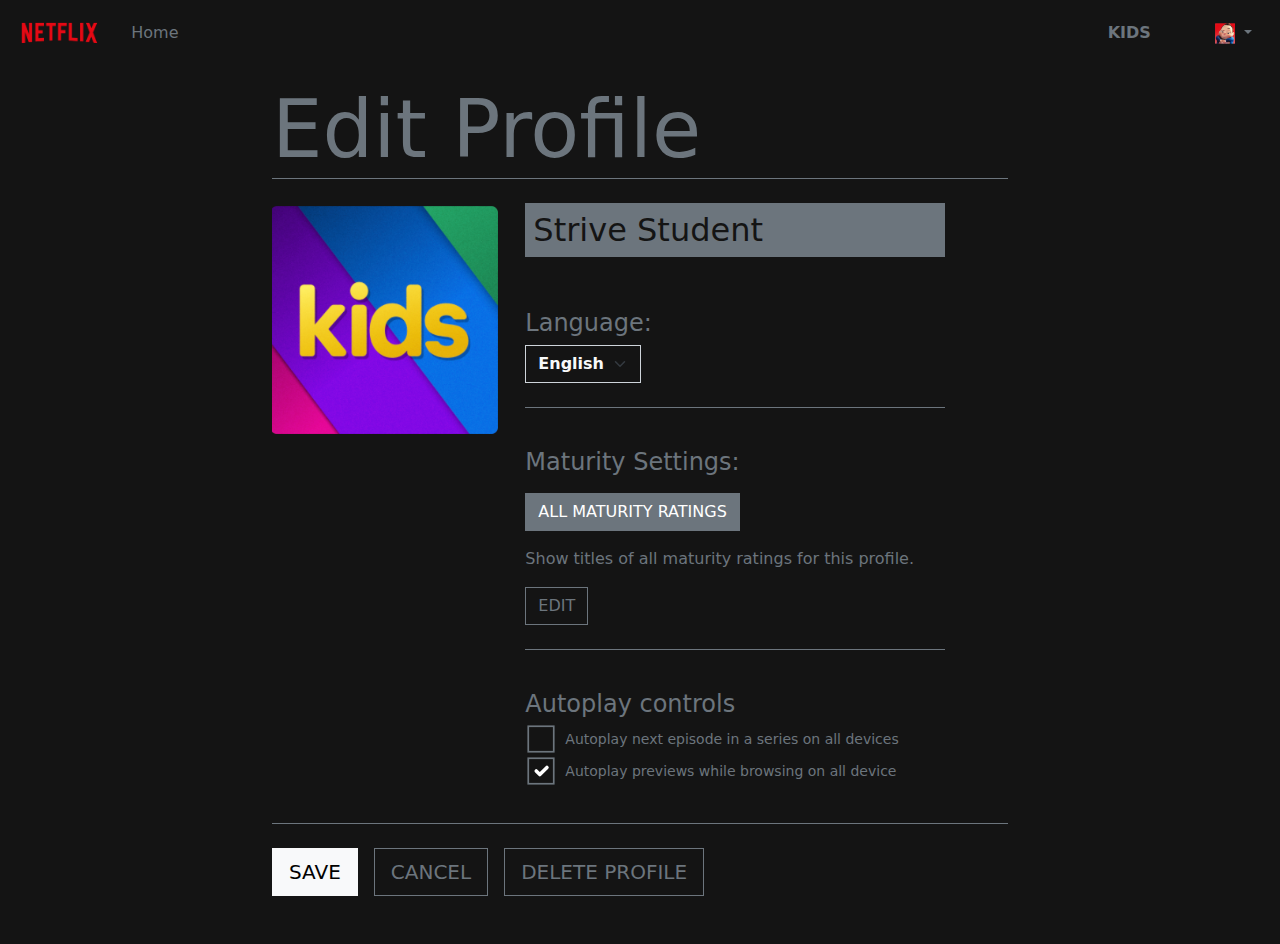
==== commit 740864d0: "correzioni" ====
--- a/profile.html
+++ b/profile.html
@@ -54,52 +54,52 @@
 </header>
 <main class="container text-secondary mb-5">
   <div class="row ">
-    <div class="col-6 offset-3">
-      <h1 class="display-1 border-bottom border-secondary-subtle mb-4">Edit Profile</h1>
+    <div class="col-8 offset-2">
+      <h1 class="display-1 border-bottom border-secondary mb-4">Edit Profile</h1>
       <div class="row mb-4">
         <div class="col-4 ">
           <img class="img-fluid" src="assets/images/kids_icon.png" alt="">
         </div>
-        <div class="col-8">
+        <div class="col-7">
           <form>
-            <div class="mb-3 pb-4 border-bottom border-secondary-subtle">
+            <div class="mb-3 pb-4 border-bottom border-secondary">
               <h2 class="bg-secondary text-dark p-2 mb-5">Strive Student</h2>
               <p class="mb-1 fs-4" >Language:</p>
-              <select class="form-select bg-dark text-light fw-bold" aria-label="Default select example">
+              <select class="form-select bg-dark text-light fw-bold rounded-0 w-auto" aria-label="Default select example">
                 <option value="1" selected>English</option>
                 <option value="2">Two</option>
                 <option value="3">Three</option>
               </select>
             </div>
-            <div class="mb-3 py-4 border-bottom border-secondary-subtle">
+            <div class="mb-3 py-4 border-bottom border-secondary">
               <h2 class="text-secondary fs-4 mb-3">Maturity Settings:</h2>
-              <button class="btn btn-secondary mb-3"> ALL MATURITY RATINGS</button>
+              <button class="btn btn-secondary mb-3 rounded-0"> ALL MATURITY RATINGS</button>
               <p class="mb-3">Show titles of all maturity ratings for this profile.</p>
-              <button class="btn btn-outline-secondary">EDIT</button>
+              <button class="btn btn-outline-secondary rounded-0">EDIT</button>
             </div>            
-            <div class="mb-3 py-4">
+            <div class="mb-3 pt-4">
               <h2 class="text-secondary fs-4">Autoplay controls</h2>
-              <div class="form-check">
-                <input class="form-check-input" type="checkbox" value="" id="flexCheckDefault">
-                <label class="form-check-label" for="flexCheckDefault">
-                  Default checkbox
+              <div class="form-check checkbox-lg mb-2">
+                <input class="form-check-input rounded-0 bg-dark border border-secondary me-3" type="checkbox" value="" id="flexCheckDefault">
+                <label class="form-check-label small" for="flexCheckDefault">
+                  Autoplay next episode in a series on all devices
                 </label>
               </div>
-              <div class="form-check">
-                <input class="form-check-input" type="checkbox" value="" id="flexCheckChecked" checked>
-                <label class="form-check-label" for="flexCheckChecked">
-                  Checked checkbox
+              <div class="form-check checkbox-lg mb-2">
+                <input class="form-check-input rounded-0 bg-dark border border-secondary me-3" type="checkbox" value="" id="flexCheckChecked" checked>
+                <label class="form-check-label small" for="flexCheckChecked">
+                  Autoplay previews while browsing on all device
                 </label>
               </div>
             </div>
           </form>
         </div>
       </div>
-      <hr>
+      <div class="border-bottom border-secondary mb-4"></div>
       <div class="nav">
-        <button class="btn-lg btn btn-light me-3">SAVE</button>
-        <button class="btn-lg btn btn-outline-secondary me-3">CANCEL</button>
-        <button class="btn-lg btn btn-outline-secondary">DELETE PROFILE</button>
+        <button class="btn-lg btn btn-light me-3 rounded-0">SAVE</button>
+        <button class="btn-lg btn btn-outline-secondary me-3 rounded-0">CANCEL</button>
+        <button class="btn-lg btn btn-outline-secondary rounded-0">DELETE PROFILE</button>
       </div>
     </div>
   </div>
--- a/assets/css/style.css
+++ b/assets/css/style.css
@@ -9350,20 +9350,72 @@
     display: none !important;
   }
 }
-/*
+html {
+  --scrollbarBG: #CFD8DC;
+  --thumbBG: #90A4AE;
+}
+
+body::-webkit-scrollbar {
+  width: 11px;
+}
+
+body {
+  scrollbar-width: thin;
+  scrollbar-color: var(--thumbBG) var(--scrollbarBG);
+}
+
+body::-webkit-scrollbar-track {
+  background: var(--scrollbarBG);
+}
+
+body::-webkit-scrollbar-thumb {
+  background-color: var(--thumbBG);
+  border-radius: 6px;
+  border: 3px solid var(--scrollbarBG);
+}
+
+.shadow {
+  z-index: 1;
+  width: 15vw;
+  background: linear-gradient(90deg, rgba(255, 255, 255, 0) 6%, rgba(0, 0, 0, 0.650297619) 23%);
+}
 .slider {
-    display: flex;
-    flex-wrap: nowrap;
-    overflow-x: auto;
-
-    .slider-item {
-      flex: 0 0 auto;
-    }
-  }
-*/
-.carousel img:hover {
+  position: relative;
+  display: flex;
+  flex-wrap: nowrap;
+  overflow-x: auto;
+  overflow-x: overlay;
+  overflow-y: hidden;
+  left: -0.5rem;
+  margin-right: -3rem;
+  /*
+  &::-webkit-scrollbar * {
+    background: $scrollbar-bg; // manage scrollbar background color here
+  }
+  */
+}
+.slider::-webkit-scrollbar {
+  height: 20px;
+}
+.slider::-webkit-scrollbar-track {
+  background-color: rgba(0, 0, 0, 0);
+}
+.slider::-webkit-scrollbar-track-piece {
+  background-color: rgba(0, 0, 0, 0);
+}
+.slider::-webkit-scrollbar-thumb {
+  background: rgba(0, 0, 0, 0);
+  border-top: 5px solid rgba(229, 9, 20, 0.5019607843);
+}
+.slider .slider-item {
+  width: 341px;
+  height: 192px;
+  flex: 0 0 auto;
   transition: transform 0.3s;
-  transform: scale(1.2);
+}
+.slider .slider-item:hover {
+  transition: transform 0.3s;
+  transform: scale(1.05);
 }
 
 footer a {
@@ -9373,4 +9425,9 @@
 }
 footer a:hover, footer a:focus {
   color: #565e64 !important;
+}
+
+.checkbox-lg .form-check-input {
+  scale: 1.7;
+  margin-left: -1em;
 }/*# sourceMappingURL=style.css.map */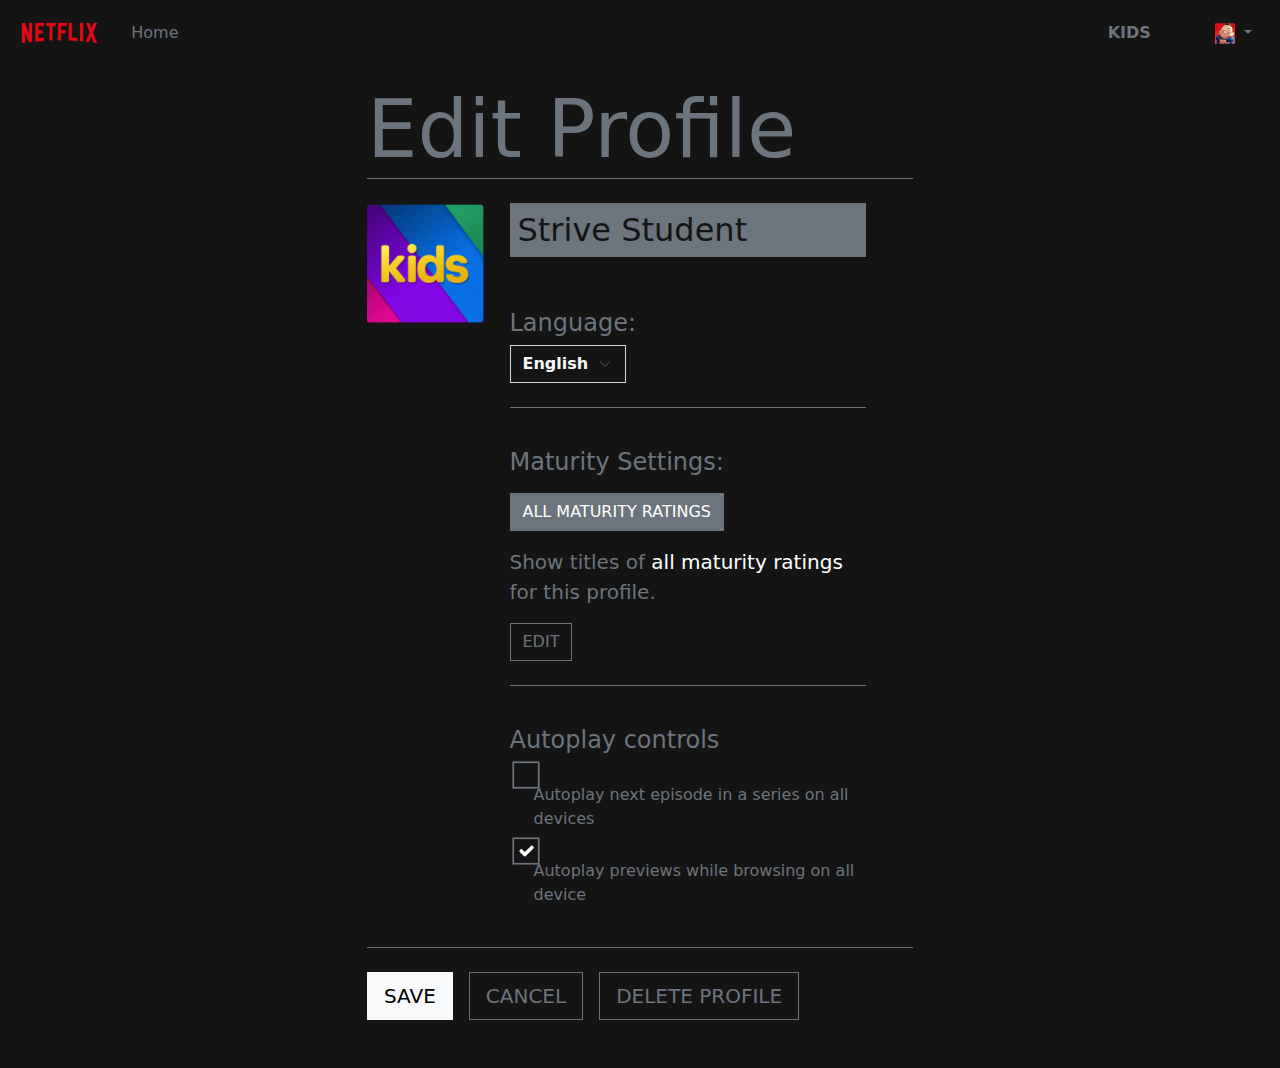
==== commit dfa3c622: "profile fix" ====
--- a/profile.html
+++ b/profile.html
@@ -54,13 +54,13 @@
 </header>
 <main class="container text-secondary mb-5">
   <div class="row ">
-    <div class="col-8 offset-2">
+    <div class="col-6 offset-3">
       <h1 class="display-1 border-bottom border-secondary mb-4">Edit Profile</h1>
       <div class="row mb-4">
-        <div class="col-4 ">
+        <div class="col-3 ">
           <img class="img-fluid" src="assets/images/kids_icon.png" alt="">
         </div>
-        <div class="col-7">
+        <div class="col-8">
           <form>
             <div class="mb-3 pb-4 border-bottom border-secondary">
               <h2 class="bg-secondary text-dark p-2 mb-5">Strive Student</h2>
@@ -74,20 +74,20 @@
             <div class="mb-3 py-4 border-bottom border-secondary">
               <h2 class="text-secondary fs-4 mb-3">Maturity Settings:</h2>
               <button class="btn btn-secondary mb-3 rounded-0"> ALL MATURITY RATINGS</button>
-              <p class="mb-3">Show titles of all maturity ratings for this profile.</p>
+              <p class="mb-3 fs-5">Show titles of <span class="text-white">all maturity ratings</span> for this profile.</p>
               <button class="btn btn-outline-secondary rounded-0">EDIT</button>
             </div>            
             <div class="mb-3 pt-4">
               <h2 class="text-secondary fs-4">Autoplay controls</h2>
               <div class="form-check checkbox-lg mb-2">
                 <input class="form-check-input rounded-0 bg-dark border border-secondary me-3" type="checkbox" value="" id="flexCheckDefault">
-                <label class="form-check-label small" for="flexCheckDefault">
+                <label class="form-check-label" for="flexCheckDefault">
                   Autoplay next episode in a series on all devices
                 </label>
               </div>
               <div class="form-check checkbox-lg mb-2">
                 <input class="form-check-input rounded-0 bg-dark border border-secondary me-3" type="checkbox" value="" id="flexCheckChecked" checked>
-                <label class="form-check-label small" for="flexCheckChecked">
+                <label class="form-check-label" for="flexCheckChecked">
                   Autoplay previews while browsing on all device
                 </label>
               </div>
--- a/assets/css/style.css
+++ b/assets/css/style.css
@@ -9359,48 +9359,26 @@
   width: 11px;
 }
 
-body {
-  scrollbar-width: thin;
-  scrollbar-color: var(--thumbBG) var(--scrollbarBG);
-}
-
 body::-webkit-scrollbar-track {
-  background: var(--scrollbarBG);
+  background: rgba(0, 0, 0, 0);
 }
 
 body::-webkit-scrollbar-thumb {
-  background-color: var(--thumbBG);
+  background-color: rgba(229, 9, 20, 0.5019607843);
   border-radius: 6px;
-  border: 3px solid var(--scrollbarBG);
-}
-
-.shadow {
-  z-index: 1;
-  width: 15vw;
-  background: linear-gradient(90deg, rgba(255, 255, 255, 0) 6%, rgba(0, 0, 0, 0.650297619) 23%);
-}
+  border: 3px solid rgba(0, 0, 0, 0);
+}
+
 .slider {
-  position: relative;
-  display: flex;
-  flex-wrap: nowrap;
   overflow-x: auto;
   overflow-x: overlay;
   overflow-y: hidden;
-  left: -0.5rem;
   margin-right: -3rem;
-  /*
-  &::-webkit-scrollbar * {
-    background: $scrollbar-bg; // manage scrollbar background color here
-  }
-  */
 }
 .slider::-webkit-scrollbar {
-  height: 20px;
+  height: 5px;
 }
 .slider::-webkit-scrollbar-track {
-  background-color: rgba(0, 0, 0, 0);
-}
-.slider::-webkit-scrollbar-track-piece {
   background-color: rgba(0, 0, 0, 0);
 }
 .slider::-webkit-scrollbar-thumb {
@@ -9411,11 +9389,14 @@
   width: 341px;
   height: 192px;
   flex: 0 0 auto;
+  overflow: hidden;
+}
+.slider .slider-item img {
   transition: transform 0.3s;
 }
-.slider .slider-item:hover {
+.slider .slider-item img:hover {
   transition: transform 0.3s;
-  transform: scale(1.05);
+  transform: scale(1.03);
 }
 
 footer a {
